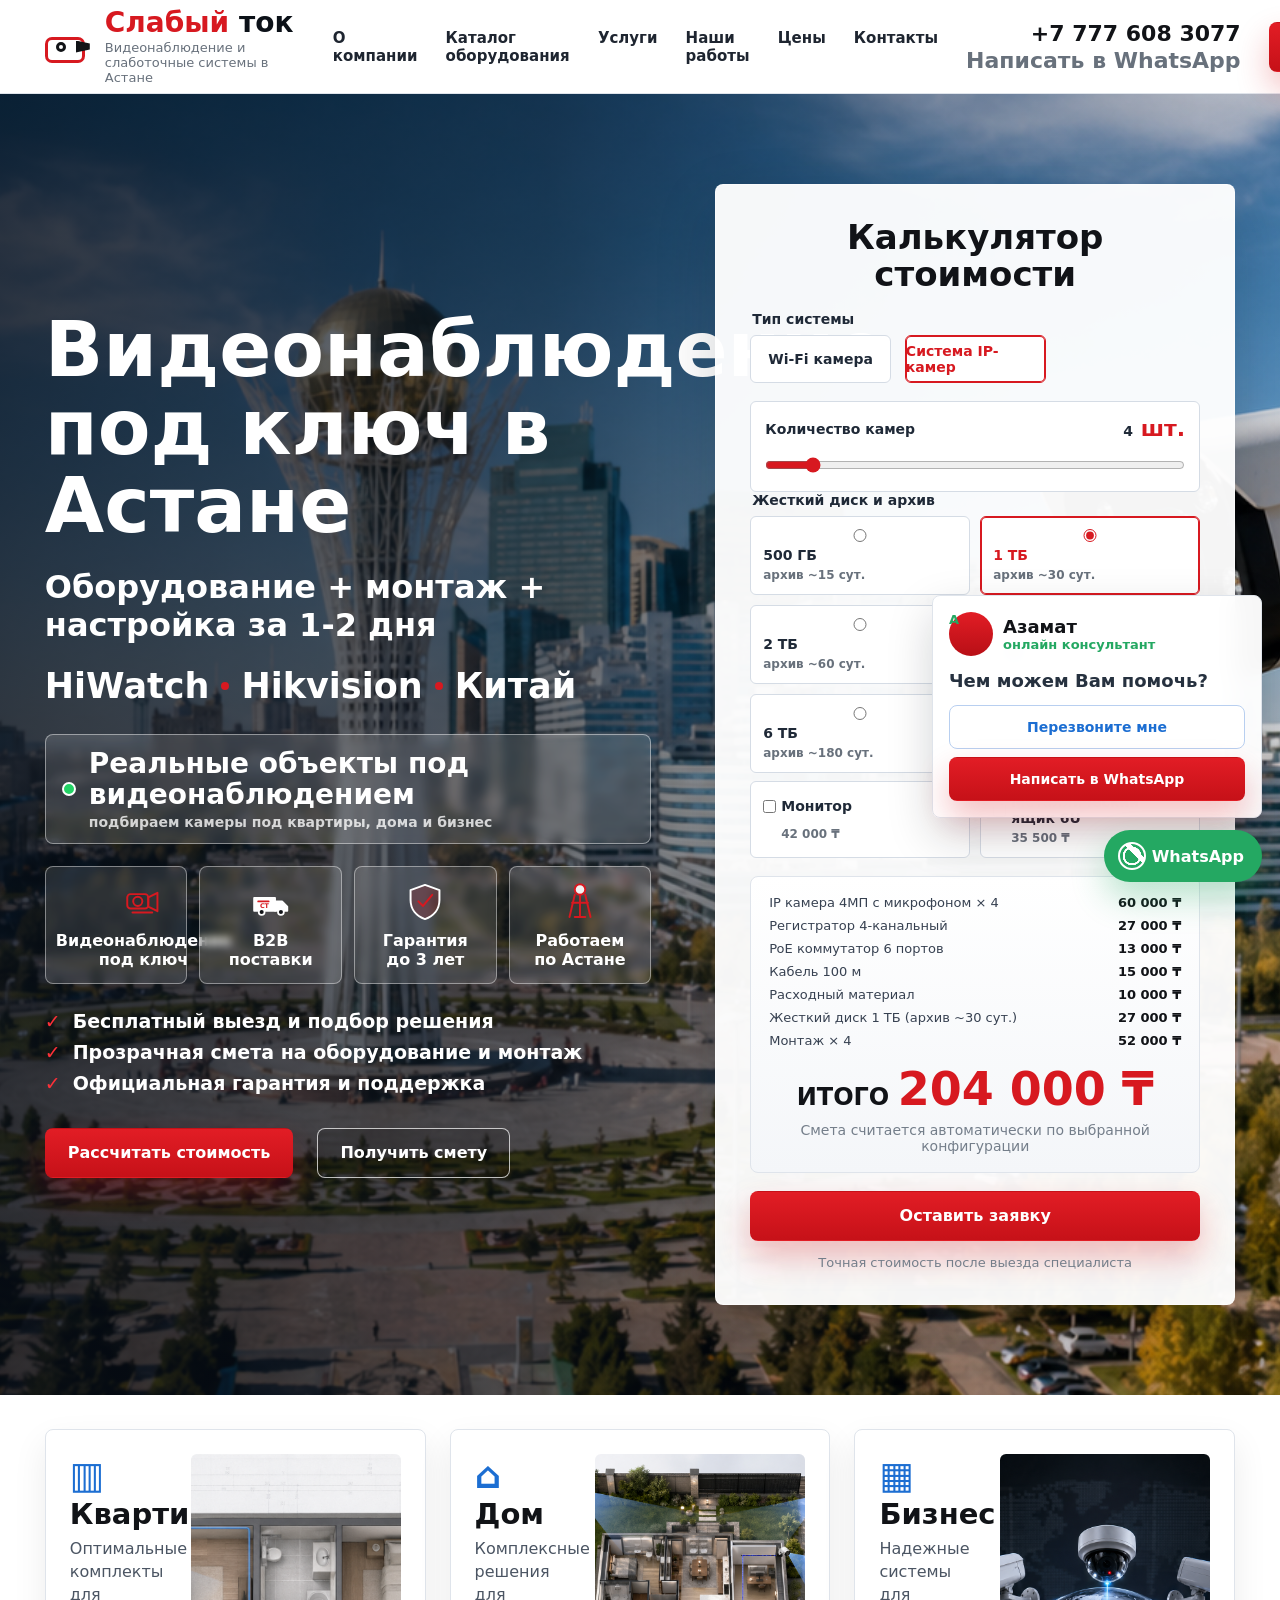
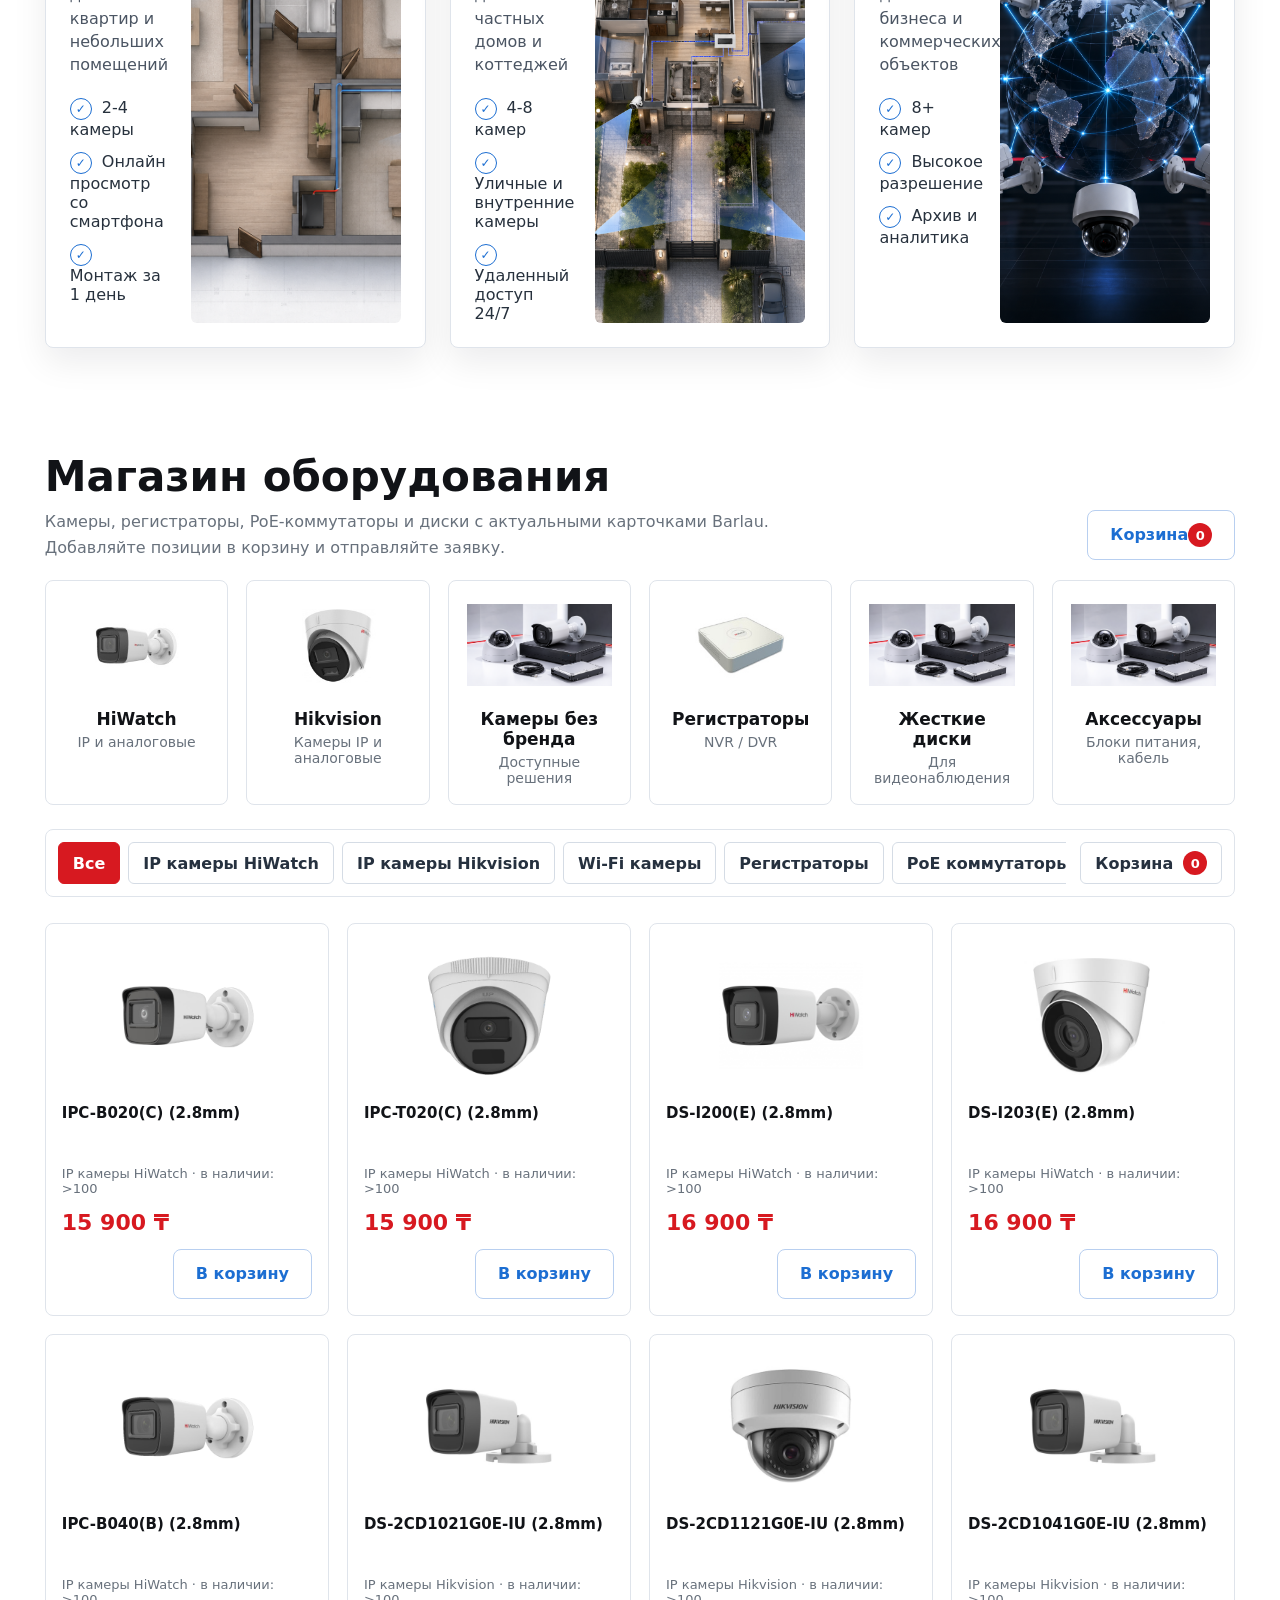
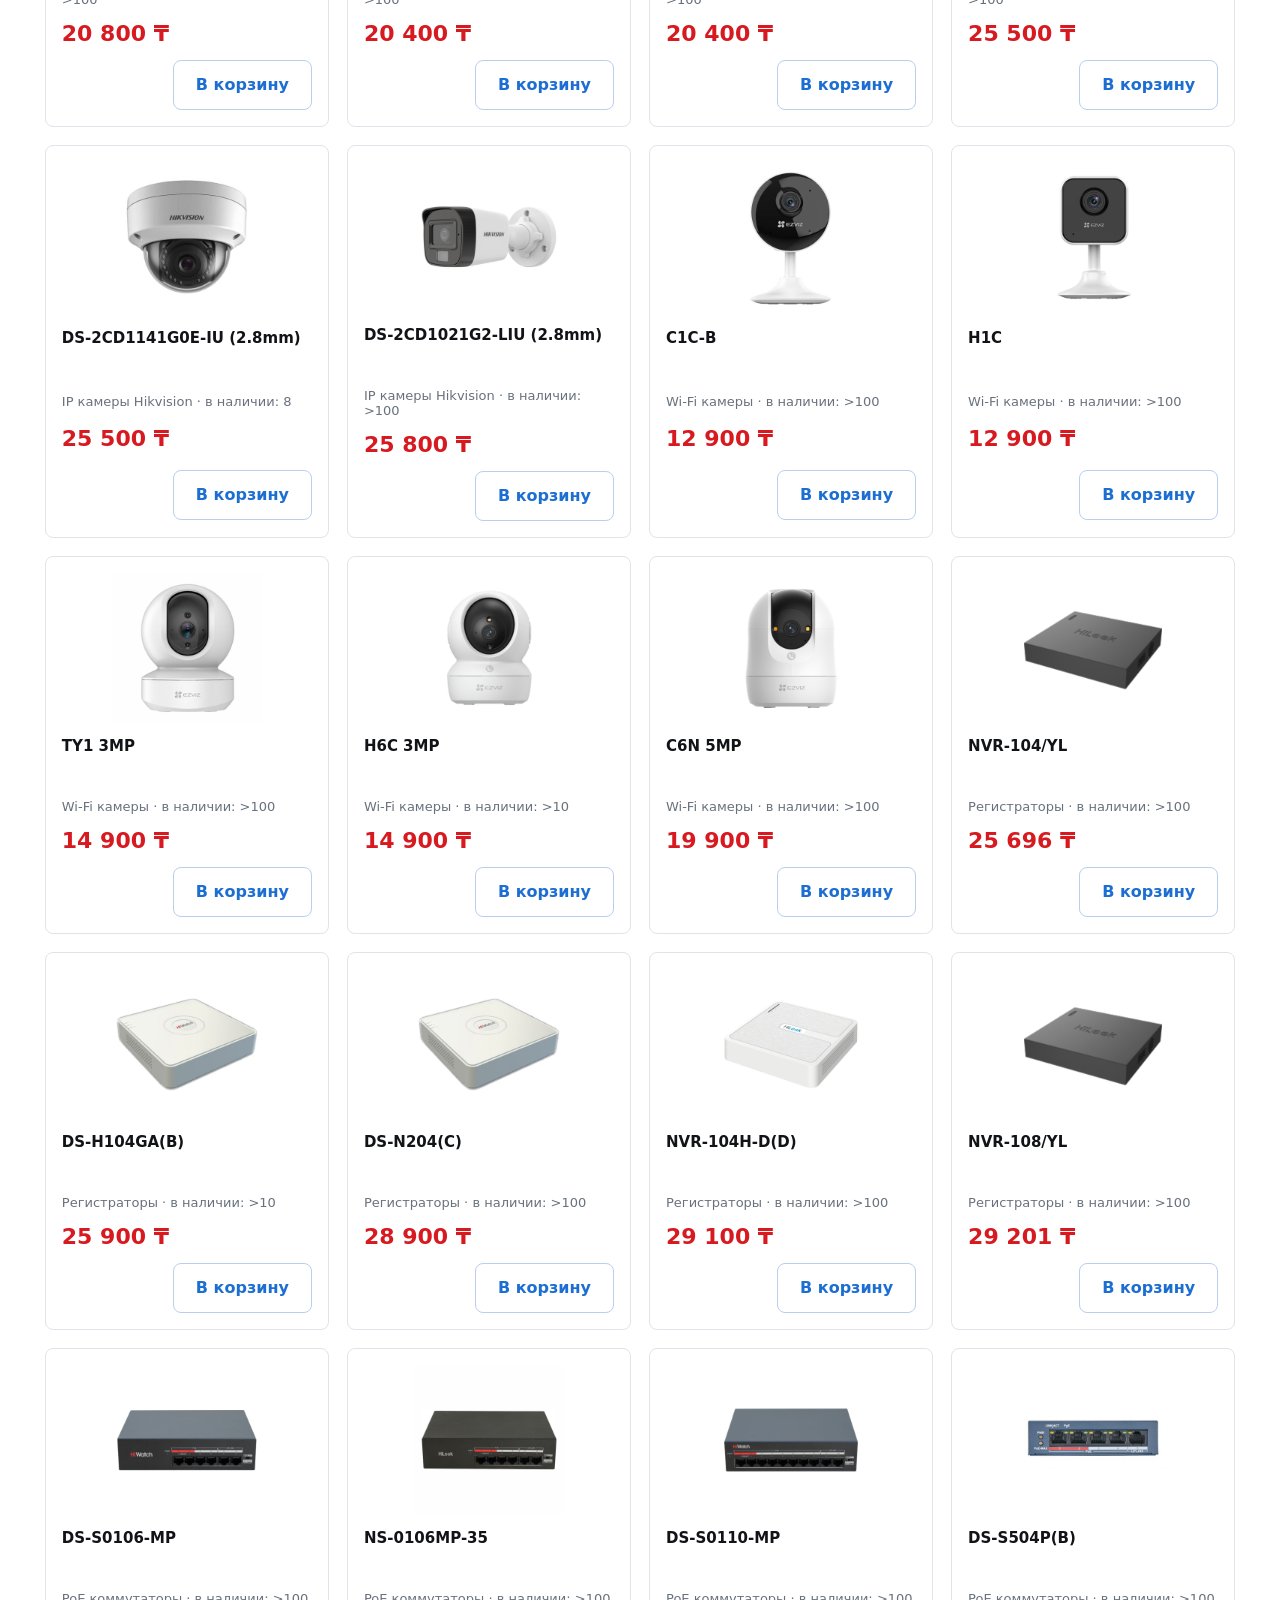
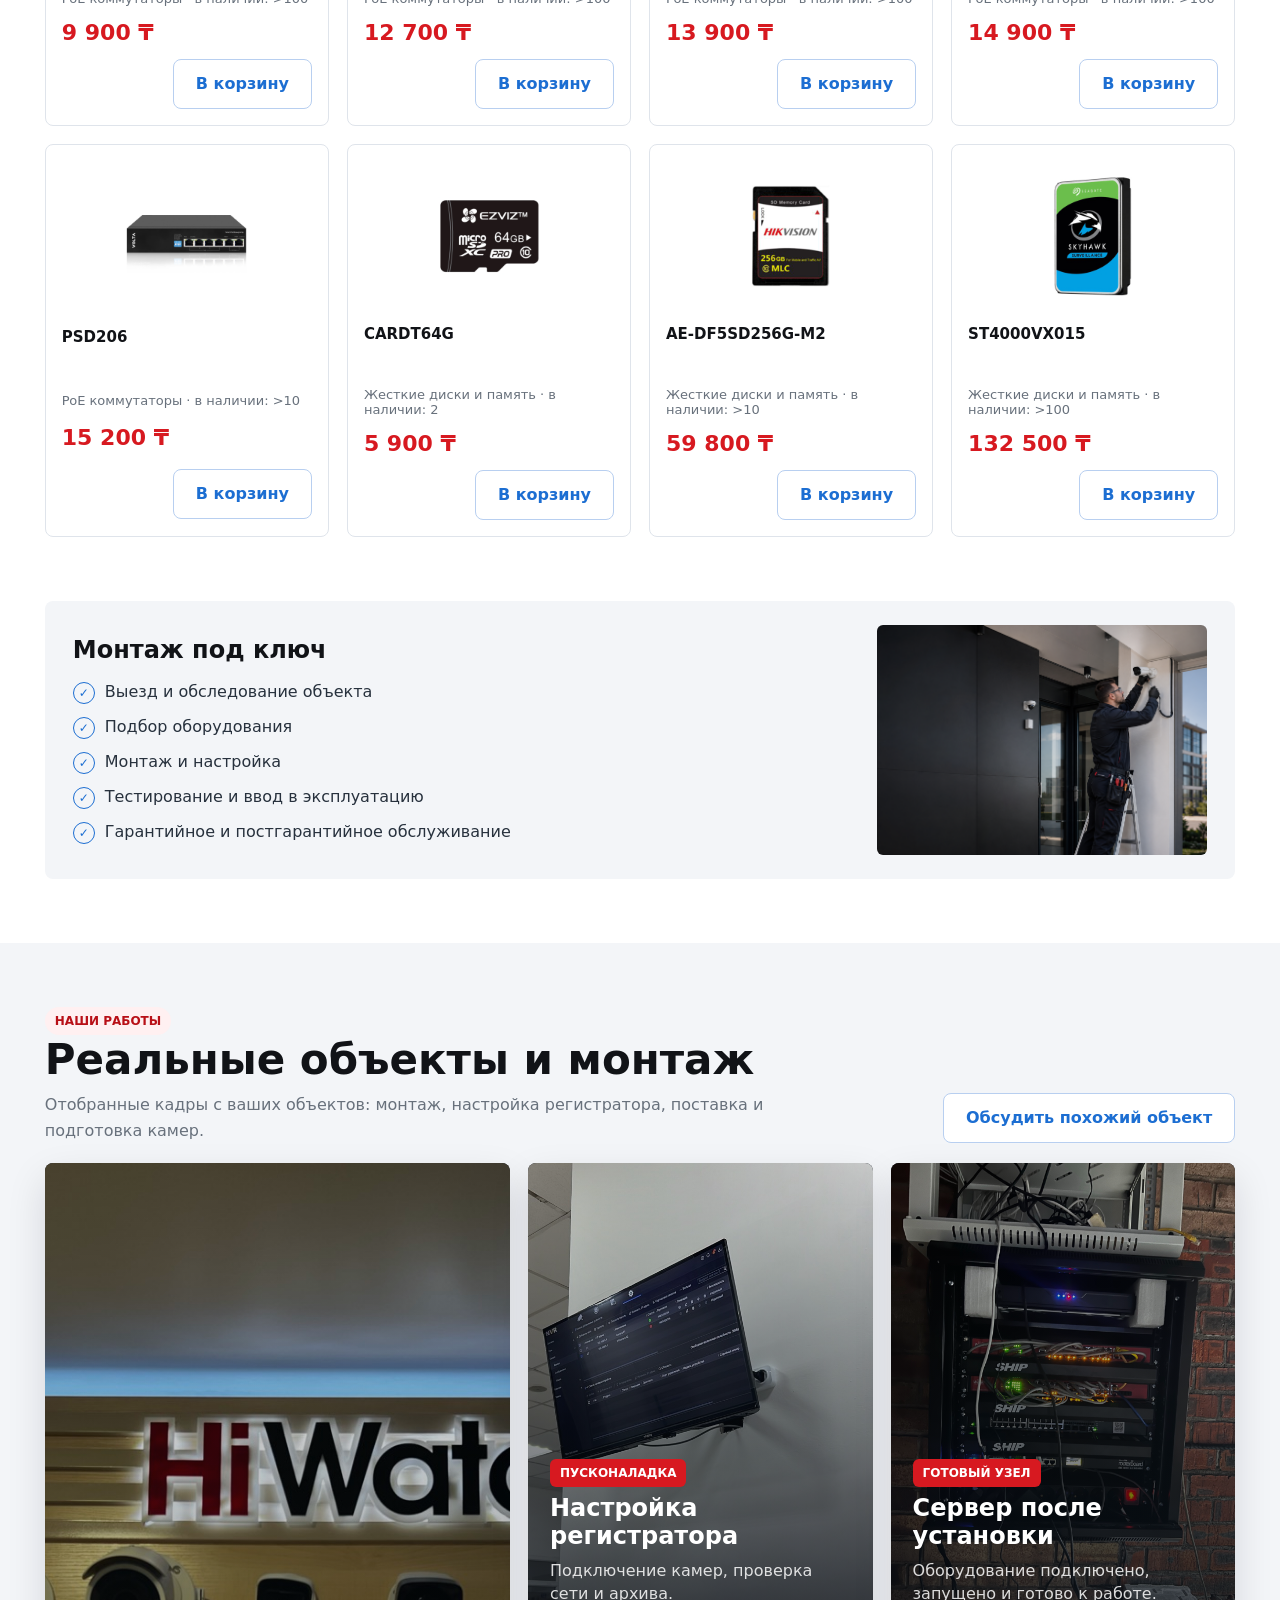
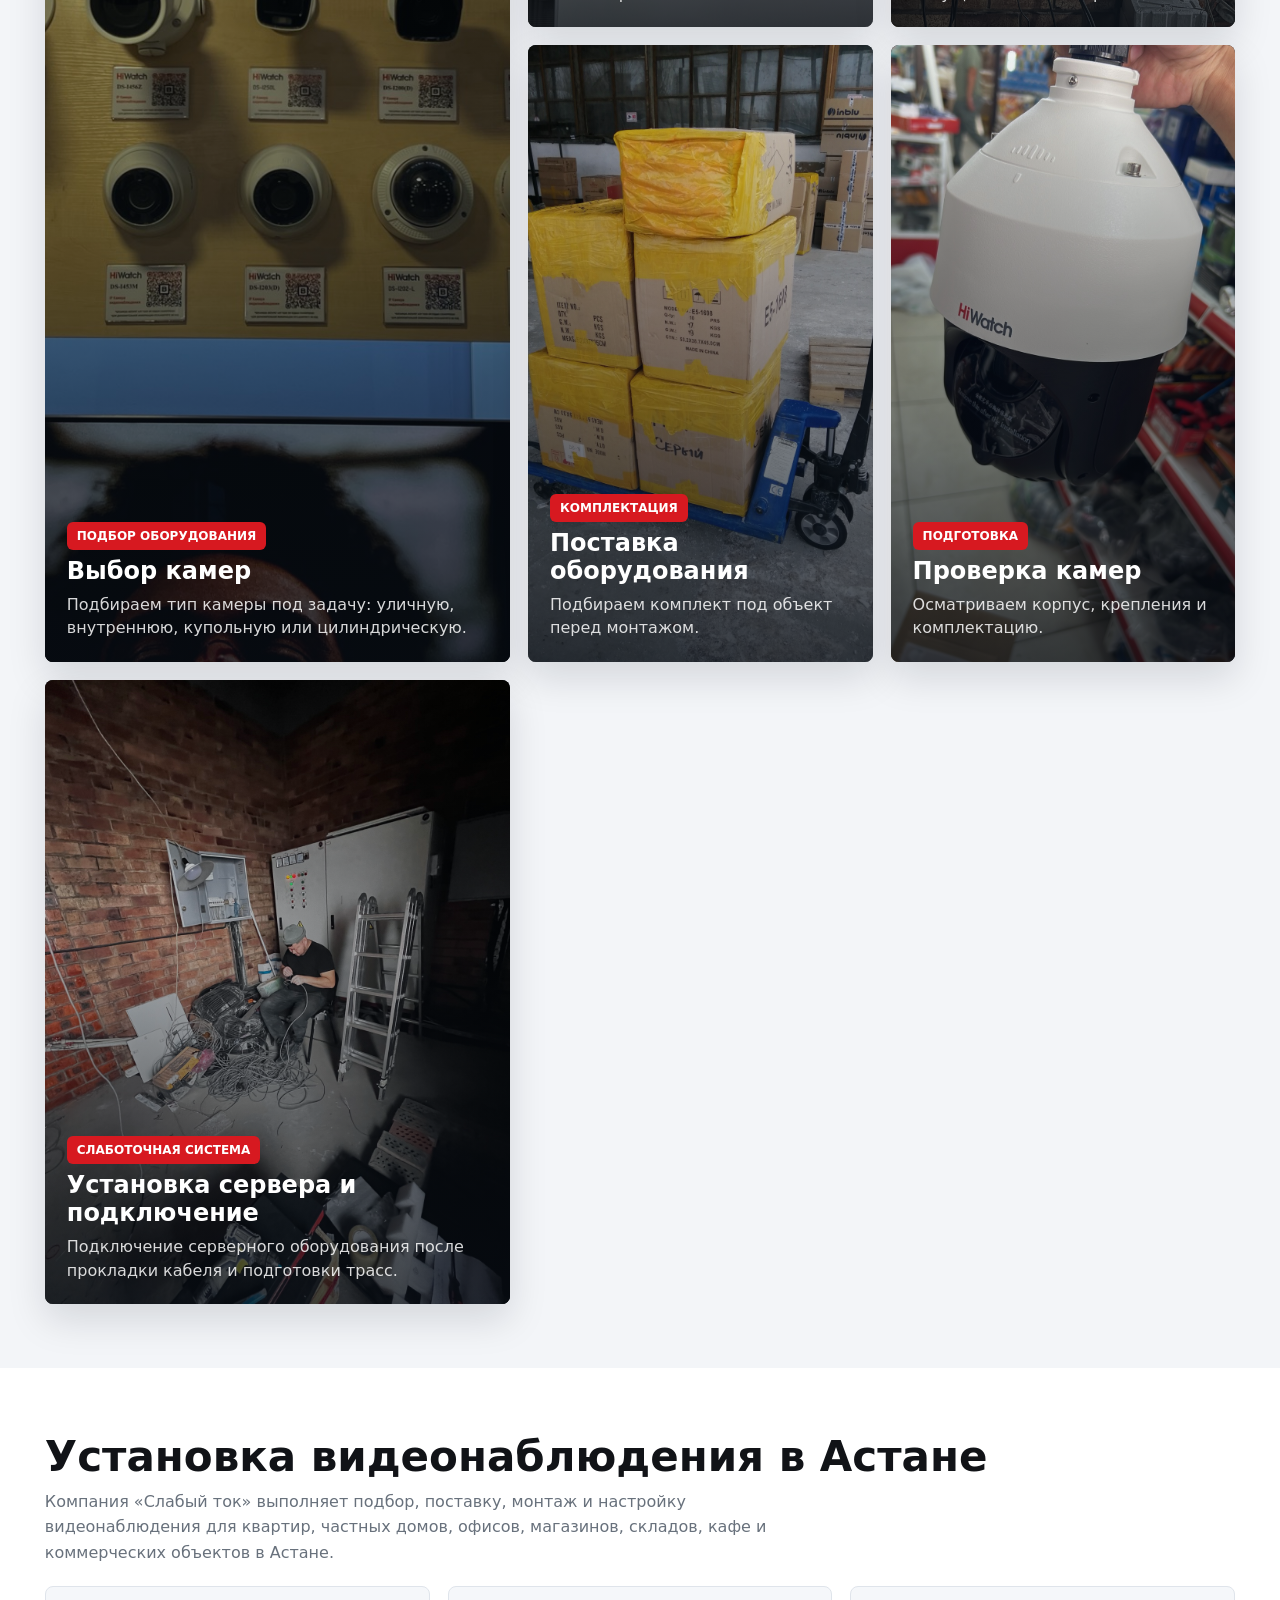
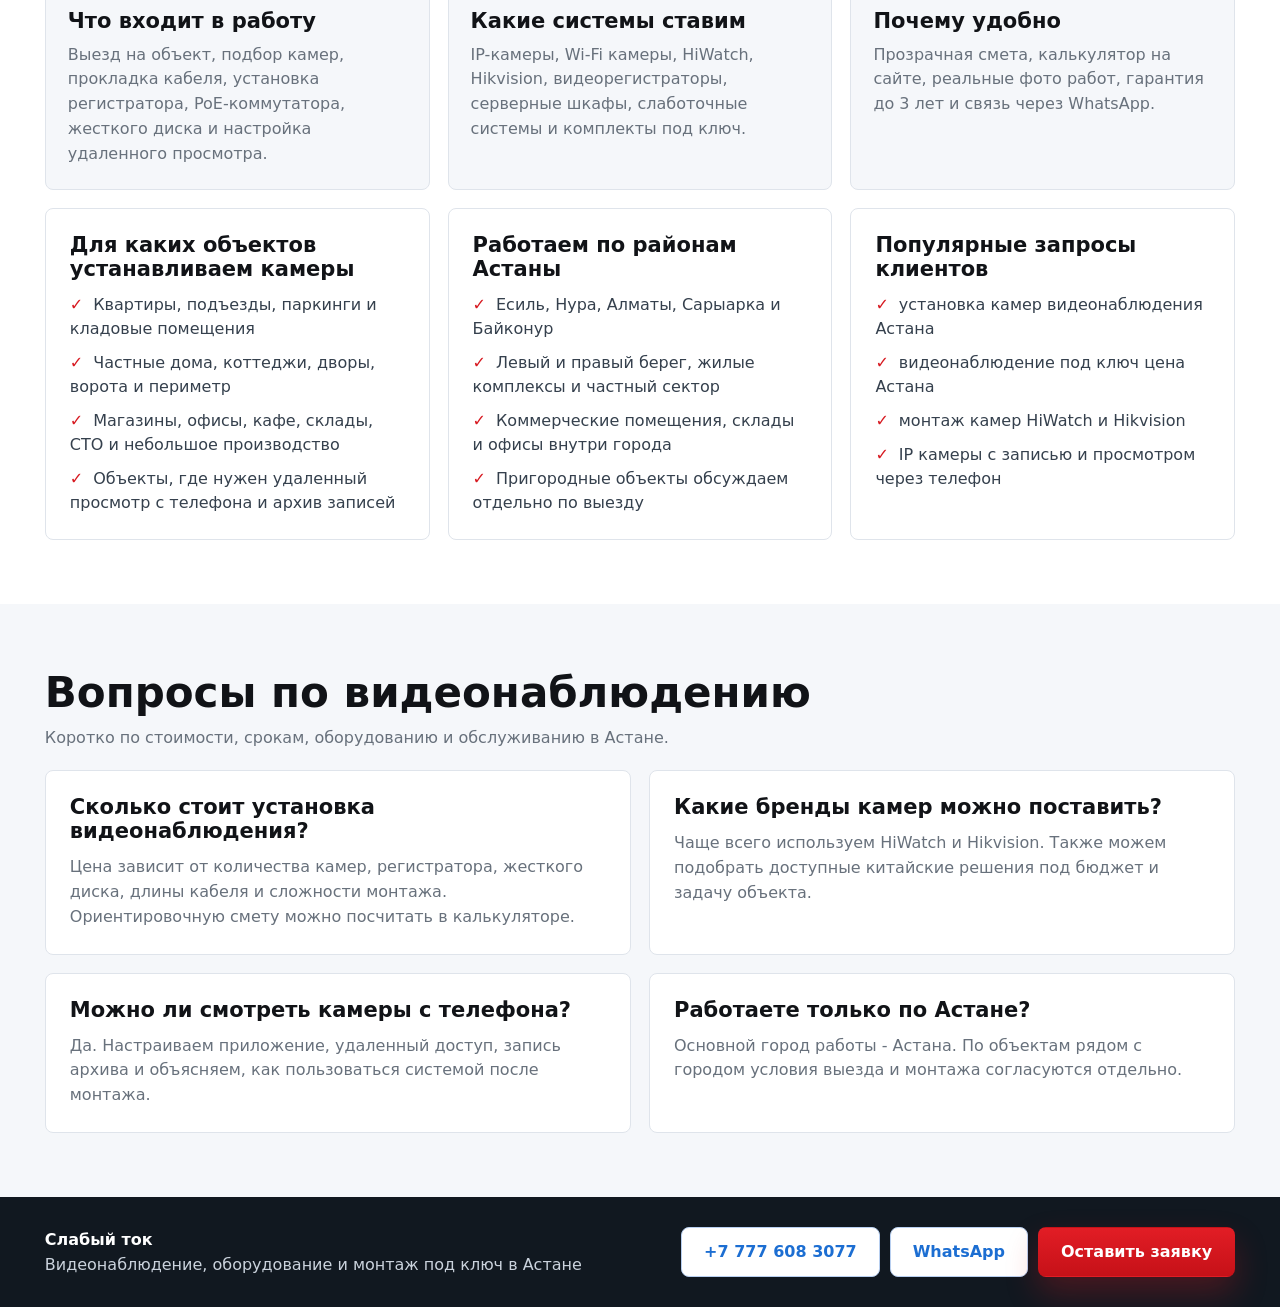
==== index.html @ 12dde276 "Update phone and WhatsApp to +7 777 608 3077" ====
<!doctype html>
<html lang="ru">
  <head>
    <meta charset="UTF-8" />
    <meta name="viewport" content="width=device-width, initial-scale=1.0" />
    <title>Установка видеонаблюдения в Астане под ключ | HiWatch, Hikvision</title>
    <meta
      name="description"
      content="Видеонаблюдение под ключ в Астане: подбор камер HiWatch и Hikvision, продажа оборудования, монтаж, настройка телефона и гарантия. Рассчитайте цену онлайн."
    />
    <meta name="geo.region" content="KZ-AST" />
    <meta name="geo.placename" content="Астана" />
    <meta name="geo.position" content="51.169388;71.416826" />
    <meta name="ICBM" content="51.169388, 71.416826" />
    <link rel="preconnect" href="https://fonts.googleapis.com" />
    <link rel="preconnect" href="https://fonts.gstatic.com" crossorigin />
    <link rel="dns-prefetch" href="https://www.googletagmanager.com" />
    <meta name="robots" content="index, follow, max-image-preview:large" />
    <meta name="theme-color" content="#d71920" />
    <link rel="canonical" href="https://video-astana.kz/" />
    <meta property="og:type" content="website" />
    <meta property="og:locale" content="ru_KZ" />
    <meta property="og:site_name" content="Слабый ток" />
    <meta property="og:title" content="Видеонаблюдение в Астане под ключ" />
    <meta property="og:description" content="Камеры, регистраторы, монтаж, настройка и гарантия. Рассчитайте стоимость видеонаблюдения для квартиры, дома или бизнеса." />
    <meta property="og:url" content="https://video-astana.kz/" />
    <meta property="og:image" content="https://video-astana.kz/assets/hero-astana-baiterek-camera.png" />
    <meta property="og:image:alt" content="Видеонаблюдение под ключ в Астане" />
    <meta name="twitter:card" content="summary_large_image" />
    <meta name="twitter:title" content="Установка видеонаблюдения в Астане под ключ" />
    <meta name="twitter:description" content="Камеры HiWatch и Hikvision, монтаж, настройка удаленного просмотра, гарантия и расчет цены онлайн." />
    <link rel="preload" as="image" href="./assets/hero-astana-baiterek-camera.png" />
    <!-- Google tag: GA4 Video Astana + Google Ads -->
    <script async src="https://www.googletagmanager.com/gtag/js?id=G-Z25G5227CP"></script>
    <script>
      window.dataLayer = window.dataLayer || [];
      function gtag(){dataLayer.push(arguments);}
      gtag('js', new Date());
      gtag('config', 'G-Z25G5227CP', {
        'send_page_view': true,
        'groups': 'video_astana'
      });
      gtag('config', 'AW-17847190636', {
        'groups': 'video_astana_ads'
      });

      // Track phone click conversion
      function trackPhoneClick(label = 'phone_click') {
        gtag('event', 'conversion', {
          'send_to': 'AW-17847190636/ATzxCLr8iagcEOyImr5C',
          'value': 50000.0,
          'currency': 'KZT'
        });
        gtag('event', 'phone_click', {
          'event_category': 'conversion',
          'event_label': label,
          'value': 50000,
          'currency': 'KZT',
          'business_unit': 'video_astana'
        });
      }
      // Track WhatsApp click conversion
      function trackWhatsAppClick(label) {
        gtag('event', 'conversion', {
          'send_to': 'AW-17847190636/eOOXCL38iagcEOyImr5C',
          'value': 50000.0,
          'currency': 'KZT'
        });
        gtag('event', 'whatsapp_click', {
          'event_category': 'conversion',
          'event_label': label,
          'value': 50000,
          'currency': 'KZT',
          'business_unit': 'video_astana'
        });
      }
      // Track form submission
      function trackFormSubmit(label = 'lead_form') {
        gtag('event', 'conversion', {
          'send_to': 'AW-17847190636/NtyUCITB8KccEOyImr5C',
          'value': 50000.0,
          'currency': 'KZT'
        });
        gtag('event', 'form_submit', {
          'event_category': 'conversion',
          'event_label': label,
          'value': 50000,
          'currency': 'KZT',
          'business_unit': 'video_astana'
        });
      }
      document.addEventListener('click', function(event) {
        var link = event.target.closest && event.target.closest('a[href^="tel:"]');
        if (!link) return;

        gtag('event', 'videoastana_phone_click', {
          link_url: link.href,
          transport_type: 'beacon'
        });
      }, true);
    </script>
    <!-- Yandex.Metrika counter -->
    <script type="text/javascript">
      (function(m,e,t,r,i,k,a){
          m[i]=m[i]||function(){(m[i].a=m[i].a||[]).push(arguments)};
          m[i].l=1*new Date();
          for (var j = 0; j < document.scripts.length; j++) {if (document.scripts[j].src === r) { return; }}
          k=e.createElement(t),a=e.getElementsByTagName(t)[0],k.async=1,k.src=r,a.parentNode.insertBefore(k,a)
      })(window, document,'script','https://mc.yandex.ru/metrika/tag.js?id=109138375', 'ym');

      ym(109138375, 'init', {ssr:true, webvisor:true, clickmap:true, ecommerce:"dataLayer", referrer: document.referrer, url: location.href, accurateTrackBounce:true, trackLinks:true});
    </script>
    <noscript><div><img src="https://mc.yandex.ru/watch/109138375" style="position:absolute; left:-9999px;" alt="" /></div></noscript>
    <!-- /Yandex.Metrika counter -->
    <script type="application/ld+json">
      {
        "@context": "https://schema.org",
        "@type": ["LocalBusiness", "HomeAndConstructionBusiness"],
        "@id": "https://video-astana.kz/#business",
        "name": "Слабый ток",
        "description": "Продажа, монтаж и настройка систем видеонаблюдения, камер HiWatch и Hikvision, регистраторов, PoE-коммутаторов и слаботочных систем в Астане.",
        "url": "https://video-astana.kz/",
        "image": "https://video-astana.kz/assets/hero-astana-baiterek-camera.png",
        "logo": "https://video-astana.kz/assets/site-preview.png",
        "telephone": "+77776083077",
        "priceRange": "₸₸",
        "address": {
          "@type": "PostalAddress",
          "addressLocality": "Астана",
          "addressCountry": "KZ"
        },
        "areaServed": {
          "@type": "City",
          "name": "Астана"
        },
        "openingHoursSpecification": {
          "@type": "OpeningHoursSpecification",
          "dayOfWeek": ["Monday", "Tuesday", "Wednesday", "Thursday", "Friday", "Saturday", "Sunday"],
          "opens": "09:00",
          "closes": "20:00"
        },
        "contactPoint": {
          "@type": "ContactPoint",
          "telephone": "+77776083077",
          "contactType": "sales",
          "areaServed": "KZ-AST",
          "availableLanguage": ["ru"]
        },
        "sameAs": ["https://wa.me/77776083077"],
        "makesOffer": [
          {
            "@type": "Offer",
            "itemOffered": {
              "@type": "Service",
              "name": "Установка видеонаблюдения под ключ в Астане",
              "description": "Подбор камер, монтаж, настройка регистратора и удаленного просмотра"
            },
            "priceSpecification": {
              "@type": "PriceSpecification",
              "priceCurrency": "KZT",
              "minPrice": "50000",
              "maxPrice": "2000000"
            }
          },
          {
            "@type": "Offer",
            "itemOffered": {
              "@type": "Service",
              "name": "Монтаж слаботочных систем",
              "description": "Прокладка кабеля, установка PoE-коммутаторов, серверных шкафов"
            }
          }
        ]
      }
    </script>
    <script type="application/ld+json">
      {
        "@context": "https://schema.org",
        "@type": "WebSite",
        "@id": "https://video-astana.kz/#website",
        "url": "https://video-astana.kz/",
        "name": "Слабый ток - видеонаблюдение в Астане",
        "inLanguage": "ru-KZ",
        "publisher": {
          "@id": "https://video-astana.kz/#business"
        }
      }
    </script>
    <script type="application/ld+json">
      {
        "@context": "https://schema.org",
        "@type": "Service",
        "@id": "https://video-astana.kz/#video-surveillance-service",
        "name": "Монтаж видеонаблюдения в Астане",
        "serviceType": "Установка видеонаблюдения под ключ",
        "provider": {
          "@id": "https://video-astana.kz/#business"
        },
        "areaServed": {
          "@type": "City",
          "name": "Астана"
        },
        "brand": [
          { "@type": "Brand", "name": "HiWatch" },
          { "@type": "Brand", "name": "Hikvision" }
        ],
        "hasOfferCatalog": {
          "@type": "OfferCatalog",
          "name": "Услуги видеонаблюдения",
          "itemListElement": [
            {
              "@type": "Offer",
              "itemOffered": {
                "@type": "Service",
                "name": "Видеонаблюдение для квартиры"
              }
            },
            {
              "@type": "Offer",
              "itemOffered": {
                "@type": "Service",
                "name": "Видеонаблюдение для частного дома"
              }
            },
            {
              "@type": "Offer",
              "itemOffered": {
                "@type": "Service",
                "name": "Видеонаблюдение для магазина, офиса и склада"
              }
            }
          ]
        }
      }
    </script>
    <script type="application/ld+json">
      {
        "@context": "https://schema.org",
        "@type": "FAQPage",
        "mainEntity": [
          {
            "@type": "Question",
            "name": "Сколько стоит установка видеонаблюдения в Астане?",
            "acceptedAnswer": {
              "@type": "Answer",
              "text": "Стоимость зависит от количества камер, типа объекта, регистратора, диска и монтажа. На сайте есть калькулятор, который считает ориентировочную смету. Комплект от 50 000 ₸."
            }
          },
          {
            "@type": "Question",
            "name": "За сколько дней устанавливается видеонаблюдение?",
            "acceptedAnswer": {
              "@type": "Answer",
              "text": "Типовые комплекты для квартиры, дома и небольшого бизнеса устанавливаются за 1-2 дня после согласования сметы."
            }
          },
          {
            "@type": "Question",
            "name": "Какие камеры вы устанавливаете?",
            "acceptedAnswer": {
              "@type": "Answer",
              "text": "Подбираем и устанавливаем IP и Wi-Fi камеры HiWatch, Hikvision, регистраторы, PoE-коммутаторы, жесткие диски и аксессуары."
            }
          },
          {
            "@type": "Question",
            "name": "Можно ли смотреть камеры с телефона?",
            "acceptedAnswer": {
              "@type": "Answer",
              "text": "Да, настраиваем удаленный просмотр через приложение Hik-Connect или iVMS-4500 на iOS и Android из любой точки мира."
            }
          },
          {
            "@type": "Question",
            "name": "Какая гарантия на видеонаблюдение?",
            "acceptedAnswer": {
              "@type": "Answer",
              "text": "Гарантия до 3 лет на оборудование и монтажные работы. Постгарантийное обслуживание и техподдержка."
            }
          },
          {
            "@type": "Question",
            "name": "Вы выезжаете на объект бесплатно?",
            "acceptedAnswer": {
              "@type": "Answer",
              "text": "Да, выезд специалиста по Астане бесплатный. Обследуем объект, подбираем оборудование и составляем смету на месте."
            }
          }
        ]
      }
    </script>
    <link rel="stylesheet" href="./styles.css" />
  </head>
  <body>
    <header class="site-header" id="top">
      <a class="brand" href="#top" aria-label="Слабый ток">
        <span class="brand-camera" aria-hidden="true">
          <span></span>
        </span>
        <span class="brand-copy">
          <span class="brand-title"><b>Слабый</b> ток</span>
          <span>Видеонаблюдение и слаботочные системы в Астане</span>
        </span>
      </a>

      <button class="menu-toggle" type="button" aria-label="Открыть меню" aria-expanded="false">
        <span></span>
        <span></span>
      </button>

      <nav class="site-nav" aria-label="Главное меню">
        <a href="#about">О компании</a>
        <a href="#catalog">Каталог оборудования</a>
        <a href="#services">Услуги</a>
        <a href="#works">Наши работы</a>
        <a href="#prices">Цены</a>
        <a href="#contacts">Контакты</a>
      </nav>

      <div class="header-contact">
        <a href="tel:+77776083077" onclick="trackPhoneClick('phone_header')">+7 777 608 3077</a>
        <span><a href="https://wa.me/77776083077" target="_blank" rel="noopener" onclick="trackWhatsAppClick('header')">Написать в WhatsApp</a></span>
      </div>

      <button class="btn primary header-cta" type="button" data-open-modal>Заказать звонок</button>
    </header>

    <main>
      <section class="hero" id="about" aria-labelledby="hero-title">
        <div class="hero-bg" aria-hidden="true"></div>
        <div class="hero-content">
          <div class="hero-copy">
            <h1 id="hero-title">Видеонаблюдение под ключ в Астане</h1>
            <p class="hero-lead">Оборудование + монтаж + настройка за 1-2 дня</p>
            <div class="brand-line">HiWatch <span></span> Hikvision <span></span> Китай</div>

            <div class="live-counter" aria-label="Установленные камеры">
              <span class="live-dot" aria-hidden="true"></span>
              <div>
                <strong>Реальные объекты под видеонаблюдением</strong>
                <small>подбираем камеры под квартиры, дома и бизнес</small>
              </div>
            </div>

            <div class="hero-badges" aria-label="Преимущества">
              <div>
                <span class="badge-icon icon-camera" aria-hidden="true">
                  <svg viewBox="0 0 64 64" role="img">
                    <rect x="8" y="20" width="32" height="22" rx="5"></rect>
                    <path d="M40 25l14-7v28l-14-7z"></path>
                    <circle cx="24" cy="31" r="7"></circle>
                    <path d="M16 48h30"></path>
                  </svg>
                </span>
                <strong>Видеонаблюдение<br />под ключ</strong>
              </div>
              <div>
                <span class="badge-icon icon-van" aria-hidden="true">
                  <svg viewBox="0 0 72 64" role="img">
                    <path d="M7 25h36v22H7z"></path>
                    <path d="M43 31h12l9 9v7H43z"></path>
                    <circle cx="20" cy="49" r="5"></circle>
                    <circle cx="53" cy="49" r="5"></circle>
                    <path d="M14 31h18"></path>
                    <text x="17" y="42">СТ</text>
                  </svg>
                </span>
                <strong>B2B поставки</strong>
              </div>
              <div>
                <span class="badge-icon icon-shield" aria-hidden="true">
                  <svg viewBox="0 0 64 64" role="img">
                    <path d="M32 6l22 8v15c0 14-8.8 24.4-22 29C18.8 53.4 10 43 10 29V14z"></path>
                    <path d="M22 31l7 7 14-17"></path>
                  </svg>
                </span>
                <strong>Гарантия<br />до 3 лет</strong>
              </div>
              <div>
                <span class="badge-icon icon-baiterek" aria-hidden="true">
                  <svg viewBox="0 0 64 64" role="img">
                    <circle cx="32" cy="13" r="8"></circle>
                    <path d="M32 21v34"></path>
                    <path d="M24 55h16"></path>
                    <path d="M20 33h24"></path>
                    <path d="M24 21l-8 34"></path>
                    <path d="M40 21l8 34"></path>
                  </svg>
                </span>
                <strong>Работаем<br />по Астане</strong>
              </div>
            </div>

            <ul class="hero-list">
              <li>Бесплатный выезд и подбор решения</li>
              <li>Прозрачная смета на оборудование и монтаж</li>
              <li>Официальная гарантия и поддержка</li>
            </ul>

            <div class="hero-actions">
              <a class="btn primary" href="#prices">Рассчитать стоимость</a>
              <button class="btn outline-light" type="button" data-open-modal>Получить смету</button>
            </div>
          </div>

          <form class="calculator hero-calculator" id="prices" aria-label="Калькулятор стоимости">
            <div class="calc-head">
              <h2>Калькулятор стоимости</h2>
            </div>

            <fieldset>
              <legend>Тип системы</legend>
              <div class="segments">
                <label><input type="radio" name="systemType" value="wifi" />Wi-Fi камера</label>
                <label><input type="radio" name="systemType" value="ip" checked />Система IP-камер</label>
              </div>
            </fieldset>

            <fieldset class="calc-branch" data-branch="wifi" hidden>
              <legend>Камера</legend>
              <div class="segments">
                <label><input type="radio" name="wifiType" value="outdoor" checked />Уличная</label>
                <label><input type="radio" name="wifiType" value="indoor" />Внутренняя</label>
              </div>
            </fieldset>

            <div class="calc-branch" data-branch="ip">
              <div class="range-row">
                <div>
                  <span>Количество камер</span>
                  <strong><span id="cameraCountLabel">4</span> шт.</strong>
                </div>
                <input id="cameras" type="range" min="1" max="32" value="4" />
              </div>

              <fieldset>
                <legend>Жесткий диск и архив</legend>
                <div class="hdd-grid" id="hddOptions">
                  <label><input type="radio" name="hdd" value="500gb" />500 ГБ <span data-hdd-days="500gb"></span></label>
                  <label><input type="radio" name="hdd" value="1tb" checked />1 ТБ <span data-hdd-days="1tb"></span></label>
                  <label><input type="radio" name="hdd" value="2tb" />2 ТБ <span data-hdd-days="2tb"></span></label>
                  <label><input type="radio" name="hdd" value="4tb" />4 ТБ <span data-hdd-days="4tb"></span></label>
                  <label><input type="radio" name="hdd" value="6tb" />6 ТБ <span data-hdd-days="6tb"></span></label>
                  <label><input type="radio" name="hdd" value="8tb" />8 ТБ <span data-hdd-days="8tb"></span></label>
                </div>
              </fieldset>

              <div class="toggle-grid">
                <label><input type="checkbox" id="monitorOption" />Монитор <span>42 000 ₸</span></label>
                <label><input type="checkbox" id="boxOption" />Металлический ящик 6U <span>35 500 ₸</span></label>
              </div>
            </div>

            <div class="total-box">
              <div class="estimate-list" id="estimateList" aria-live="polite"></div>
              <span>ИТОГО <strong id="calcTotal">0 ₸</strong></span>
              <small>Смета считается автоматически по выбранной конфигурации</small>
            </div>

            <a class="btn primary full" id="calcRequestLink" href="https://wa.me/77776083077" target="_blank" rel="noopener">Оставить заявку</a>
            <p class="calc-note">Точная стоимость после выезда специалиста</p>
          </form>
        </div>
      </section>

      <section class="object-cards" aria-label="Типы объектов">
        <article class="object-card" data-object-card="flat">
          <div class="object-copy">
            <span class="object-icon">▥</span>
            <h2>Квартира</h2>
            <p>Оптимальные комплекты для квартир и небольших помещений</p>
            <ul>
              <li>2-4 камеры</li>
              <li>Онлайн просмотр со смартфона</li>
              <li>Монтаж за 1 день</li>
            </ul>
          </div>
          <img src="./assets/apartment-camera-plan.png" alt="Схема квартиры с камерами видеонаблюдения по углам" />
        </article>

        <article class="object-card" data-object-card="house">
          <div class="object-copy">
            <span class="object-icon">⌂</span>
            <h2>Дом</h2>
            <p>Комплексные решения для частных домов и коттеджей</p>
            <ul>
              <li>4-8 камер</li>
              <li>Уличные и внутренние камеры</li>
              <li>Удаленный доступ 24/7</li>
            </ul>
          </div>
          <img src="./assets/house-camera-plan.png" alt="Схема дома с гаражом и зонами охвата камер" />
        </article>

        <article class="object-card" data-object-card="business">
          <div class="object-copy">
            <span class="object-icon">▦</span>
            <h2>Бизнес</h2>
            <p>Надежные системы для бизнеса и коммерческих объектов</p>
            <ul>
              <li>8+ камер</li>
              <li>Высокое разрешение</li>
              <li>Архив и аналитика</li>
            </ul>
          </div>
          <img src="./assets/business-global-coverage.png" alt="Глобальная схема видеонаблюдения для бизнеса" />
        </article>
      </section>

      <section class="section catalog-section" id="catalog">
        <div class="section-head split">
          <div>
            <h2>Магазин оборудования</h2>
            <p>Камеры, регистраторы, PoE-коммутаторы и диски с актуальными карточками Barlau. Добавляйте позиции в корзину и отправляйте заявку.</p>
          </div>
          <button class="btn secondary" type="button" data-cart-open>Корзина <span id="cartCountInline">0</span></button>
        </div>

        <div class="category-grid">
          <article>
            <img src="./assets/barlau/11108-hiwatch-ipc-b040-b-2-8mm-ip-камера-цилиндрическая.jpeg" alt="HiWatch камера" />
            <h3>HiWatch</h3>
            <p>IP и аналоговые</p>
          </article>
          <article>
            <img src="./assets/barlau/9996-hiwatch-ds-i853m-2-8mm-ip-камера-купольная.jpeg" alt="Hikvision камера" />
            <h3>Hikvision</h3>
            <p>Камеры IP и аналоговые</p>
          </article>
          <article>
            <img src="./assets/cctv-products.png" alt="Камеры без бренда" />
            <h3>Камеры без бренда</h3>
            <p>Доступные решения</p>
          </article>
          <article>
            <img src="./assets/barlau/11129-hiwatch-ds-h216qa-c-tvi-видеорегистратор.jpeg" alt="Видеорегистратор" />
            <h3>Регистраторы</h3>
            <p>NVR / DVR</p>
          </article>
          <article>
            <img src="./assets/cctv-products.png" alt="Жесткий диск" />
            <h3>Жесткие диски</h3>
            <p>Для видеонаблюдения</p>
          </article>
          <article>
            <img src="./assets/cctv-products.png" alt="Аксессуары" />
            <h3>Аксессуары</h3>
            <p>Блоки питания, кабель</p>
          </article>
        </div>
        <div class="shop-toolbar">
          <div class="shop-tabs" id="shopTabs" aria-label="Категории магазина"></div>
          <button class="cart-open-btn" type="button" data-cart-open>
            <span>Корзина</span>
            <strong id="cartCount">0</strong>
          </button>
        </div>
        <div class="barlau-grid" id="barlauGrid" aria-label="Товары Barlau"></div>
      </section>

      <section class="section service-strip" id="services">
        <div class="turnkey-card">
          <div>
            <h2>Монтаж под ключ</h2>
            <ul>
              <li>Выезд и обследование объекта</li>
              <li>Подбор оборудования</li>
              <li>Монтаж и настройка</li>
              <li>Тестирование и ввод в эксплуатацию</li>
              <li>Гарантийное и постгарантийное обслуживание</li>
            </ul>
          </div>
          <img src="./assets/hero-installation.png" alt="Монтаж видеонаблюдения под ключ" />
        </div>
      </section>

      <section class="section works-section" id="works">
        <div class="section-head split">
          <div>
            <span class="section-kicker">Наши работы</span>
            <h2>Реальные объекты и монтаж</h2>
            <p>Отобранные кадры с ваших объектов: монтаж, настройка регистратора, поставка и подготовка камер.</p>
          </div>
          <button class="btn secondary" type="button" data-open-modal>Обсудить похожий объект</button>
        </div>

        <div class="works-grid">
          <article class="work-card work-card-large">
            <img src="./assets/works/camera-selection.jpg" alt="Выбор камер HiWatch для системы видеонаблюдения" />
            <div class="work-card-body">
              <span class="work-meta">Подбор оборудования</span>
              <h3>Выбор камер</h3>
              <p>Подбираем тип камеры под задачу: уличную, внутреннюю, купольную или цилиндрическую.</p>
            </div>
          </article>

          <article class="work-card">
            <img src="./assets/works/nvr-setup.jpg" alt="Настройка регистратора видеонаблюдения" />
            <div class="work-card-body">
              <span class="work-meta">Пусконаладка</span>
              <h3>Настройка регистратора</h3>
              <p>Подключение камер, проверка сети и архива.</p>
            </div>
          </article>

          <article class="work-card">
            <img src="./assets/works/server-after-install.jpg" alt="Серверный шкаф после установки и подключения" />
            <div class="work-card-body">
              <span class="work-meta">Готовый узел</span>
              <h3>Сервер после установки</h3>
              <p>Оборудование подключено, запущено и готово к работе.</p>
            </div>
          </article>

          <article class="work-card">
            <img src="./assets/works/equipment-delivery.jpg" alt="Поставка оборудования для видеонаблюдения" />
            <div class="work-card-body">
              <span class="work-meta">Комплектация</span>
              <h3>Поставка оборудования</h3>
              <p>Подбираем комплект под объект перед монтажом.</p>
            </div>
          </article>

          <article class="work-card">
            <img src="./assets/works/camera-prep.jpg" alt="Подготовка камеры HiWatch к монтажу" />
            <div class="work-card-body">
              <span class="work-meta">Подготовка</span>
              <h3>Проверка камер</h3>
              <p>Осматриваем корпус, крепления и комплектацию.</p>
            </div>
          </article>

          <article class="work-card">
            <img src="./assets/works/low-voltage-server.jpg" alt="Монтаж слаботочной системы и подключение серверного оборудования" />
            <div class="work-card-body">
              <span class="work-meta">Слаботочная система</span>
              <h3>Установка сервера и подключение</h3>
              <p>Подключение серверного оборудования после прокладки кабеля и подготовки трасс.</p>
            </div>
          </article>
        </div>
      </section>

      <section class="section seo-section" aria-labelledby="seo-title">
        <div class="section-head">
          <h2 id="seo-title">Установка видеонаблюдения в Астане</h2>
          <p>
            Компания «Слабый ток» выполняет подбор, поставку, монтаж и настройку видеонаблюдения для квартир,
            частных домов, офисов, магазинов, складов, кафе и коммерческих объектов в Астане.
          </p>
        </div>
        <div class="seo-grid">
          <article>
            <h3>Что входит в работу</h3>
            <p>Выезд на объект, подбор камер, прокладка кабеля, установка регистратора, PoE-коммутатора, жесткого диска и настройка удаленного просмотра.</p>
          </article>
          <article>
            <h3>Какие системы ставим</h3>
            <p>IP-камеры, Wi-Fi камеры, HiWatch, Hikvision, видеорегистраторы, серверные шкафы, слаботочные системы и комплекты под ключ.</p>
          </article>
          <article>
            <h3>Почему удобно</h3>
            <p>Прозрачная смета, калькулятор на сайте, реальные фото работ, гарантия до 3 лет и связь через WhatsApp.</p>
          </article>
        </div>
        <div class="seo-detail-grid">
          <article class="seo-detail-card">
            <h3>Для каких объектов устанавливаем камеры</h3>
            <ul>
              <li>Квартиры, подъезды, паркинги и кладовые помещения</li>
              <li>Частные дома, коттеджи, дворы, ворота и периметр</li>
              <li>Магазины, офисы, кафе, склады, СТО и небольшое производство</li>
              <li>Объекты, где нужен удаленный просмотр с телефона и архив записей</li>
            </ul>
          </article>
          <article class="seo-detail-card">
            <h3>Работаем по районам Астаны</h3>
            <ul>
              <li>Есиль, Нура, Алматы, Сарыарка и Байконур</li>
              <li>Левый и правый берег, жилые комплексы и частный сектор</li>
              <li>Коммерческие помещения, склады и офисы внутри города</li>
              <li>Пригородные объекты обсуждаем отдельно по выезду</li>
            </ul>
          </article>
          <article class="seo-detail-card">
            <h3>Популярные запросы клиентов</h3>
            <ul>
              <li>установка камер видеонаблюдения Астана</li>
              <li>видеонаблюдение под ключ цена Астана</li>
              <li>монтаж камер HiWatch и Hikvision</li>
              <li>IP камеры с записью и просмотром через телефон</li>
            </ul>
          </article>
        </div>
      </section>

      <section class="section faq-section" aria-labelledby="faq-title">
        <div class="section-head">
          <h2 id="faq-title">Вопросы по видеонаблюдению</h2>
          <p>Коротко по стоимости, срокам, оборудованию и обслуживанию в Астане.</p>
        </div>
        <div class="faq-grid">
          <article>
            <h3>Сколько стоит установка видеонаблюдения?</h3>
            <p>Цена зависит от количества камер, регистратора, жесткого диска, длины кабеля и сложности монтажа. Ориентировочную смету можно посчитать в калькуляторе.</p>
          </article>
          <article>
            <h3>Какие бренды камер можно поставить?</h3>
            <p>Чаще всего используем HiWatch и Hikvision. Также можем подобрать доступные китайские решения под бюджет и задачу объекта.</p>
          </article>
          <article>
            <h3>Можно ли смотреть камеры с телефона?</h3>
            <p>Да. Настраиваем приложение, удаленный доступ, запись архива и объясняем, как пользоваться системой после монтажа.</p>
          </article>
          <article>
            <h3>Работаете только по Астане?</h3>
            <p>Основной город работы - Астана. По объектам рядом с городом условия выезда и монтажа согласуются отдельно.</p>
          </article>
        </div>
      </section>
    </main>

    <footer class="site-footer" id="contacts">
      <div>
        <strong>Слабый ток</strong>
        <span>Видеонаблюдение, оборудование и монтаж под ключ в Астане</span>
      </div>
      <div class="footer-actions">
        <a class="btn secondary" href="tel:+77776083077" onclick="trackPhoneClick('phone_footer')">+7 777 608 3077</a>
        <a class="btn secondary" href="https://wa.me/77776083077" target="_blank" rel="noopener" onclick="trackWhatsAppClick('footer')">WhatsApp</a>
        <button class="btn primary" type="button" data-open-modal>Оставить заявку</button>
      </div>
    </footer>

    <dialog class="lead-modal" id="leadModal">
      <form class="lead-form" id="leadForm" action="#">
        <button class="modal-close" type="button" data-close-modal aria-label="Закрыть">×</button>
        <span class="section-kicker">Заявка</span>
        <h2>Получить смету</h2>
        <p id="modalSummary">Заполните контакты, расчет подтянется из калькулятора.</p>
        <label>
          Имя
          <input id="leadName" name="Имя" type="text" placeholder="Ваше имя" />
        </label>
        <label>
          Телефон
          <input id="leadPhone" name="Телефон" type="tel" placeholder="8 ___ ___ __ __" />
        </label>
        <label>
          Комментарий
          <textarea id="leadComment" name="Комментарий" rows="3" placeholder="Адрес, объект, пожелания"></textarea>
        </label>
        <button class="btn primary full" value="default">Отправить заявку</button>
      </form>
    </dialog>

    <dialog class="cart-modal" id="cartModal">
      <form method="dialog" class="cart-panel">
        <button class="modal-close" value="cancel" aria-label="Закрыть">×</button>
        <span class="section-kicker">Корзина</span>
        <h2>Ваш заказ</h2>
        <div class="cart-items" id="cartItems"></div>
        <div class="cart-empty" id="cartEmpty">Корзина пока пустая</div>
        <div class="cart-total">
          <span>Итого</span>
          <strong id="cartTotal">0 ₸</strong>
        </div>
        <a class="btn primary full" id="cartCheckout" href="https://wa.me/77776083077" target="_blank" rel="noopener">Оставить заявку</a>
        <button class="btn secondary full" type="button" disabled>Оплата онлайн скоро</button>
      </form>
    </dialog>

    <aside class="consultant-widget" aria-label="Онлайн консультант">
      <div class="consultant-card">
        <div class="consultant-head">
          <span class="consultant-avatar">А</span>
          <div>
            <strong>Азамат</strong>
            <span>онлайн консультант</span>
          </div>
        </div>
        <p>Чем можем Вам помочь?</p>
        <div class="consultant-actions">
          <button class="btn secondary" type="button" data-open-modal>Перезвоните мне</button>
          <a class="btn primary" href="https://wa.me/77776083077" target="_blank" rel="noopener" onclick="trackWhatsAppClick('consultant')">Написать в WhatsApp</a>
        </div>
      </div>
      <a class="whatsapp-float" href="https://wa.me/77776083077" target="_blank" rel="noopener" aria-label="Написать в WhatsApp" onclick="trackWhatsAppClick('floating_button')">
        <span>WhatsApp</span>
      </a>
    </aside>

    <script src="./barlau-products.js"></script>
    <script src="./script.js"></script>
  </body>
</html>
---- styles.css ----
:root {
  --bg: #f5f7fa;
  --surface: #ffffff;
  --ink: #111317;
  --muted: #68717c;
  --line: #dfe4eb;
  --red: #d71920;
  --red-dark: #b80f16;
  --blue: #1c6ed2;
  --dark: #111820;
  --radius: 8px;
  --shadow: 0 22px 60px rgba(10, 18, 30, 0.18);
}

* {
  box-sizing: border-box;
}

html {
  scroll-behavior: smooth;
}

body {
  margin: 0;
  color: var(--ink);
  background: var(--bg);
  font-family: Inter, ui-sans-serif, system-ui, -apple-system, BlinkMacSystemFont, "Segoe UI", sans-serif;
}

body.menu-open,
body.modal-open {
  overflow: hidden;
}

a {
  color: inherit;
  text-decoration: none;
}

button,
input,
select,
textarea {
  font: inherit;
}

button {
  cursor: pointer;
}

.site-header {
  position: sticky;
  top: 0;
  z-index: 30;
  display: grid;
  grid-template-columns: auto 1fr auto auto;
  align-items: center;
  gap: 28px;
  min-height: 94px;
  padding: 0 clamp(18px, 3.5vw, 58px);
  background: rgba(255, 255, 255, 0.96);
  border-bottom: 1px solid var(--line);
  backdrop-filter: blur(14px);
}

.brand {
  display: flex;
  align-items: center;
  gap: 12px;
  min-width: 260px;
}

.brand-camera {
  position: relative;
  display: block;
  flex: 0 0 auto;
  width: 48px;
  height: 38px;
}

.brand-camera::before {
  position: absolute;
  content: "";
  left: 0;
  top: 9px;
  width: 34px;
  height: 20px;
  border: 3px solid var(--red);
  border-radius: 7px;
  background: #fff;
}

.brand-camera::after {
  position: absolute;
  content: "";
  left: 31px;
  top: 13px;
  width: 14px;
  height: 12px;
  clip-path: polygon(0 0, 100% 24%, 100% 76%, 0 100%);
  background: #111317;
}

.brand-camera span {
  position: absolute;
  left: 11px;
  top: 14px;
  width: 10px;
  height: 10px;
  border: 3px solid #111317;
  border-radius: 50%;
  background: #fff;
}

.brand-copy {
  display: grid;
  gap: 3px;
}

.brand-title {
  color: #0c1118;
  font-size: 28px;
  font-weight: 900;
  line-height: 1;
}

.brand-title b {
  color: var(--red);
}

.brand-copy > span:last-child,
.header-contact span {
  color: var(--muted);
  font-size: 13px;
}

.site-nav {
  display: flex;
  justify-content: center;
  gap: clamp(16px, 2.2vw, 30px);
  color: #1e2530;
  font-size: 15px;
  font-weight: 700;
}

.site-nav a:hover {
  color: var(--red);
}

.header-contact {
  display: grid;
  gap: 2px;
  text-align: right;
  white-space: nowrap;
}

.header-contact a {
  font-size: 22px;
  font-weight: 900;
}

.menu-toggle {
  display: none;
  width: 44px;
  height: 44px;
  padding: 0;
  border: 1px solid var(--line);
  border-radius: var(--radius);
  background: #fff;
}

.menu-toggle span {
  display: block;
  width: 20px;
  height: 2px;
  margin: 5px auto;
  background: var(--ink);
}

.btn {
  display: inline-flex;
  align-items: center;
  justify-content: center;
  min-height: 50px;
  padding: 0 22px;
  border: 1px solid transparent;
  border-radius: var(--radius);
  font-weight: 900;
  line-height: 1;
  white-space: nowrap;
}

.btn.primary {
  color: #fff;
  background: linear-gradient(180deg, #e21d25, #c61118);
  box-shadow: 0 16px 32px rgba(215, 25, 32, 0.28);
}

.btn.secondary {
  color: var(--blue);
  background: #fff;
  border-color: #b8cff0;
}

.btn.outline-light {
  color: #fff;
  background: rgba(0, 0, 0, 0.14);
  border-color: rgba(255, 255, 255, 0.72);
}

.btn.full {
  width: 100%;
}

.hero {
  position: relative;
  min-height: calc(100vh - 94px);
  overflow: hidden;
  color: #fff;
  background: #101820;
}

.hero-bg {
  position: absolute;
  inset: 0;
  z-index: 1;
  background:
    linear-gradient(90deg, rgba(7, 14, 24, 0.78) 0%, rgba(7, 14, 24, 0.58) 43%, rgba(7, 14, 24, 0.22) 72%, rgba(7, 14, 24, 0.08) 100%),
    url("./assets/hero-astana-baiterek-camera.png") center / cover no-repeat;
  transform: scale(1.03);
}

.hero-content {
  position: relative;
  z-index: 2;
  display: grid;
  grid-template-columns: minmax(0, 1fr) minmax(390px, 520px);
  gap: clamp(28px, 5vw, 78px);
  align-items: center;
  min-height: calc(100vh - 94px);
  padding: clamp(54px, 7vw, 95px) clamp(18px, 3.5vw, 58px);
}

.hero-copy {
  max-width: 740px;
}

.hero h1 {
  margin: 0 0 22px;
  font-size: clamp(48px, 6vw, 84px);
  line-height: 1.02;
  letter-spacing: 0;
}

.hero-lead {
  margin: 0 0 22px;
  color: #fff;
  font-size: clamp(22px, 2.5vw, 32px);
  font-weight: 800;
}

.brand-line {
  display: flex;
  flex-wrap: wrap;
  align-items: center;
  gap: 12px;
  margin-bottom: 28px;
  font-size: clamp(26px, 3vw, 35px);
  font-weight: 900;
}

.brand-line span {
  width: 8px;
  height: 8px;
  border-radius: 999px;
  background: var(--red);
}

.live-counter {
  display: inline-flex;
  align-items: center;
  gap: 13px;
  max-width: 100%;
  margin: 0 0 22px;
  padding: 13px 16px;
  color: #fff;
  background: rgba(255, 255, 255, 0.14);
  border: 1px solid rgba(255, 255, 255, 0.44);
  border-radius: var(--radius);
  backdrop-filter: blur(5px);
}

.live-counter strong,
.live-counter small {
  display: block;
}

.live-counter strong {
  font-size: clamp(20px, 2.3vw, 28px);
  line-height: 1.12;
}

.live-counter small {
  margin-top: 4px;
  color: rgba(255, 255, 255, 0.78);
  font-size: 14px;
  font-weight: 700;
}

.live-dot {
  position: relative;
  flex: 0 0 auto;
  width: 14px;
  height: 14px;
  background: #24d366;
  border: 2px solid #fff;
  border-radius: 50%;
  box-shadow: 0 0 0 0 rgba(36, 211, 102, 0.55);
  animation: livePulse 1.7s ease-out infinite;
}

@keyframes livePulse {
  0% {
    box-shadow: 0 0 0 0 rgba(36, 211, 102, 0.55);
  }
  100% {
    box-shadow: 0 0 0 14px rgba(36, 211, 102, 0);
  }
}

.hero-badges {
  display: grid;
  grid-template-columns: repeat(4, minmax(112px, 1fr));
  gap: 12px;
  margin-bottom: 26px;
}

.hero-badges div {
  min-height: 108px;
  display: grid;
  place-items: center;
  gap: 8px;
  padding: 14px 10px;
  text-align: center;
  border: 1px solid rgba(255, 255, 255, 0.42);
  border-radius: var(--radius);
  background: rgba(255, 255, 255, 0.12);
  backdrop-filter: blur(4px);
}

.badge-icon {
  display: grid;
  place-items: center;
  width: 42px;
  height: 42px;
}

.badge-icon svg {
  width: 42px;
  height: 42px;
  overflow: visible;
}

.badge-icon svg * {
  fill: none;
  stroke: #ffffff;
  stroke-width: 3;
  stroke-linecap: round;
  stroke-linejoin: round;
}

.icon-van svg path:nth-of-type(1),
.icon-van svg path:nth-of-type(2) {
  fill: #ffffff;
  stroke: #ffffff;
}

.icon-van svg circle {
  fill: #111317;
  stroke: #ffffff;
}

.icon-van svg path:nth-of-type(3),
.icon-camera svg path,
.icon-camera svg rect,
.icon-camera svg circle {
  stroke: var(--red);
}

.icon-van text {
  fill: var(--red);
  stroke: none;
  font-size: 11px;
  font-weight: 900;
  letter-spacing: 0;
}

.icon-shield svg path:first-child {
  fill: rgba(215, 25, 32, 0.18);
  stroke: #ffffff;
}

.icon-shield svg path:last-child,
.icon-baiterek svg * {
  stroke: var(--red);
}

.icon-baiterek svg circle {
  fill: rgba(255, 255, 255, 0.92);
  stroke: var(--red);
}

.hero-list {
  display: grid;
  gap: 9px;
  margin: 0 0 34px;
  padding: 0;
  list-style: none;
  font-size: 19px;
  font-weight: 600;
}

.hero-list li::before {
  content: "✓";
  margin-right: 12px;
  color: #ff3038;
  font-weight: 900;
}

.hero-actions {
  display: flex;
  flex-wrap: wrap;
  gap: 24px;
}

.calculator {
  display: grid;
  gap: 18px;
  padding: clamp(22px, 3vw, 34px);
  color: var(--ink);
  background: rgba(255, 255, 255, 0.96);
  border: 1px solid rgba(255, 255, 255, 0.58);
  border-radius: var(--radius);
  box-shadow: var(--shadow);
}

.calc-head h2 {
  margin: 0;
  text-align: center;
  font-size: clamp(26px, 3vw, 34px);
  line-height: 1.1;
}

label,
legend,
.number-row > span {
  color: #1f2937;
  font-size: 14px;
  font-weight: 800;
}

select,
input,
textarea {
  width: 100%;
  min-height: 50px;
  margin-top: 8px;
  padding: 0 14px;
  color: var(--ink);
  background: #fff;
  border: 1px solid #d5dce5;
  border-radius: 6px;
  outline: none;
}

textarea {
  min-height: 96px;
  padding-top: 12px;
  resize: vertical;
}

select:focus,
input:focus,
textarea:focus {
  border-color: var(--blue);
  box-shadow: 0 0 0 3px rgba(28, 110, 210, 0.14);
}

.number-row {
  display: grid;
  gap: 8px;
}

.stepper {
  display: grid;
  grid-template-columns: 54px 1fr 54px;
}

.stepper button,
.stepper input {
  margin: 0;
  border-radius: 0;
}

.stepper button {
  border: 1px solid #d5dce5;
  background: #f2f4f7;
  color: #606b78;
  font-size: 24px;
}

.stepper button:first-child {
  border-radius: 6px 0 0 6px;
}

.stepper button:last-child {
  border-radius: 0 6px 6px 0;
}

.stepper input {
  border-left: 0;
  border-right: 0;
  text-align: center;
  font-size: 28px;
  font-weight: 900;
}

fieldset {
  min-width: 0;
  margin: 0;
  padding: 0;
  border: 0;
}

.segments {
  display: grid;
  grid-template-columns: repeat(3, 1fr);
  gap: 14px;
  margin-top: 8px;
}

.segments label {
  position: relative;
  display: flex;
  align-items: center;
  justify-content: center;
  min-height: 48px;
  color: #1f2937;
  background: #fff;
  border: 1px solid #d5dce5;
  border-radius: 6px;
  cursor: pointer;
}

.segments input {
  position: absolute;
  inset: 0;
  width: 100%;
  height: 100%;
  opacity: 0;
  cursor: pointer;
}

.segments label:has(input:checked) {
  color: var(--red);
  border-color: var(--red);
  box-shadow: inset 0 0 0 1px var(--red);
}

.calc-branch[hidden] {
  display: none;
}

.range-row {
  display: grid;
  gap: 12px;
  padding: 14px;
  background: #fff;
  border: 1px solid #d5dce5;
  border-radius: 6px;
}

.range-row > div {
  display: flex;
  align-items: center;
  justify-content: space-between;
  gap: 14px;
}

.range-row span {
  color: #1f2937;
  font-size: 14px;
  font-weight: 800;
}

.range-row strong {
  color: var(--red);
  font-size: 22px;
}

input[type="range"] {
  min-height: 24px;
  margin: 0;
  padding: 0;
  accent-color: var(--red);
}

.hdd-grid,
.toggle-grid {
  display: grid;
  grid-template-columns: repeat(2, 1fr);
  gap: 10px;
  margin-top: 8px;
}

.hdd-grid label,
.toggle-grid label {
  display: grid;
  gap: 5px;
  min-height: 66px;
  padding: 12px;
  color: #1f2937;
  background: #fff;
  border: 1px solid #d5dce5;
  border-radius: 6px;
  cursor: pointer;
}

.toggle-grid label {
  grid-template-columns: auto 1fr;
  align-items: center;
}

.toggle-grid label span {
  grid-column: 2;
  color: var(--muted);
  font-size: 12px;
}

.hdd-grid input,
.toggle-grid input {
  width: auto;
  min-height: 0;
  margin: 0;
  accent-color: var(--red);
}

.hdd-grid label:has(input:checked),
.toggle-grid label:has(input:checked) {
  color: var(--red);
  border-color: var(--red);
  box-shadow: inset 0 0 0 1px var(--red);
}

.hdd-grid span {
  color: var(--muted);
  font-size: 12px;
}

.estimate-list {
  display: grid;
  gap: 8px;
  margin-bottom: 14px;
  text-align: left;
}

.estimate-row {
  display: grid;
  grid-template-columns: minmax(0, 1fr) auto;
  gap: 12px;
  color: #374151;
  font-size: 13px;
}

.estimate-row strong {
  color: #111317;
  font-size: 13px;
  white-space: nowrap;
}

.total-box {
  padding: 18px;
  text-align: center;
  background: linear-gradient(180deg, #fff, #f4f6f9);
  border: 1px solid var(--line);
  border-radius: var(--radius);
}

.total-box > span,
.total-box > small {
  display: block;
}

.total-box > span {
  font-size: 24px;
  font-weight: 800;
}

.total-box > span strong {
  color: var(--red);
  font-size: clamp(34px, 4vw, 46px);
}

.total-box > small {
  margin-top: 6px;
  color: #747e8a;
  font-size: 14px;
}

.calc-note {
  margin: -4px 0 0;
  color: #747e8a;
  text-align: center;
  font-size: 13px;
}

.object-cards {
  display: grid;
  grid-template-columns: repeat(3, 1fr);
  gap: 24px;
  padding: 34px clamp(18px, 3.5vw, 58px) 40px;
  background: #fff;
}

.object-card {
  display: grid;
  grid-template-columns: minmax(0, 1fr) 210px;
  gap: 22px;
  min-height: 242px;
  padding: 24px;
  background: #fff;
  border: 1px solid var(--line);
  border-radius: var(--radius);
  box-shadow: 0 14px 34px rgba(10, 18, 30, 0.08);
}

.object-card img {
  width: 100%;
  height: 100%;
  min-height: 156px;
  object-fit: cover;
  border-radius: 6px;
}

.object-icon {
  color: var(--blue);
  font-size: 37px;
  font-weight: 900;
}

.object-card h2 {
  margin: 0 0 6px;
  font-size: 29px;
}

.object-card p {
  margin: 0 0 22px;
  color: #4b5563;
  line-height: 1.45;
}

.object-card ul,
.turnkey-card ul {
  display: grid;
  gap: 13px;
  margin: 0;
  padding: 0;
  list-style: none;
  color: #27313d;
}

.object-card li::before,
.turnkey-card li::before {
  content: "✓";
  display: inline-grid;
  place-items: center;
  width: 20px;
  height: 20px;
  margin-right: 10px;
  color: var(--blue);
  border: 1px solid var(--blue);
  border-radius: 50%;
  font-size: 12px;
  font-weight: 900;
}

.section {
  padding: clamp(42px, 5vw, 72px) clamp(18px, 3.5vw, 58px);
}

.catalog-section {
  background: #fff;
}

.section-head {
  margin-bottom: 20px;
}

.section-head.split {
  display: flex;
  align-items: end;
  justify-content: space-between;
  gap: 18px;
}

.section-head h2 {
  margin: 0 0 8px;
  font-size: clamp(29px, 3.5vw, 42px);
}

.section-head p {
  max-width: 780px;
  margin: 0;
  color: var(--muted);
  line-height: 1.6;
}

.section-head a {
  color: var(--blue);
  font-weight: 800;
  white-space: nowrap;
}

.category-grid {
  display: grid;
  grid-template-columns: repeat(6, 1fr);
  gap: 18px;
}

.category-grid article {
  min-height: 190px;
  padding: 18px;
  text-align: center;
  background: #fff;
  border: 1px solid var(--line);
  border-radius: var(--radius);
}

.category-grid img {
  width: 100%;
  height: 92px;
  object-fit: contain;
  margin-bottom: 14px;
}

.category-grid h3 {
  margin: 0 0 5px;
  font-size: 17px;
}

.category-grid p {
  margin: 0;
  color: var(--muted);
  font-size: 14px;
}

.barlau-grid {
  display: grid;
  grid-template-columns: repeat(4, 1fr);
  gap: 18px;
  margin-top: 26px;
}

.shop-toolbar {
  position: sticky;
  top: 94px;
  z-index: 10;
  display: flex;
  align-items: center;
  justify-content: space-between;
  gap: 14px;
  margin-top: 24px;
  padding: 12px;
  background: rgba(255, 255, 255, 0.94);
  border: 1px solid var(--line);
  border-radius: var(--radius);
  backdrop-filter: blur(12px);
}

.shop-tabs {
  display: flex;
  gap: 8px;
  overflow-x: auto;
  scrollbar-width: none;
}

.shop-tabs::-webkit-scrollbar {
  display: none;
}

.shop-tab,
.cart-open-btn {
  min-height: 42px;
  padding: 0 14px;
  color: #26313f;
  background: #fff;
  border: 1px solid #d5dce5;
  border-radius: 6px;
  font-weight: 900;
  white-space: nowrap;
}

.shop-tab.active {
  color: #fff;
  background: var(--red);
  border-color: var(--red);
}

.cart-open-btn {
  display: inline-flex;
  align-items: center;
  gap: 10px;
  flex: 0 0 auto;
}

.cart-open-btn strong,
#cartCountInline {
  display: inline-grid;
  place-items: center;
  min-width: 24px;
  height: 24px;
  padding: 0 7px;
  color: #fff;
  background: var(--red);
  border-radius: 999px;
  font-size: 13px;
}

.barlau-card {
  display: grid;
  gap: 14px;
  padding: 16px;
  background: #fff;
  border: 1px solid var(--line);
  border-radius: var(--radius);
}

.barlau-card img {
  width: 100%;
  height: 150px;
  object-fit: contain;
}

.barlau-card h3 {
  min-height: 48px;
  margin: 0;
  font-size: 15px;
  line-height: 1.25;
}

.barlau-card p {
  margin: 0;
  color: var(--muted);
  font-size: 13px;
}

.barlau-card strong {
  color: var(--red);
  font-size: 22px;
}

.barlau-card footer {
  display: grid;
  grid-template-columns: 1fr auto;
  gap: 10px;
  align-items: center;
}

.barlau-card footer span {
  color: var(--muted);
  font-size: 12px;
}

.service-strip {
  background: #fff;
  padding-top: 0;
}

.turnkey-card {
  display: grid;
  grid-template-columns: 1fr 330px;
  gap: 28px;
  align-items: center;
  padding: 24px 28px;
  background: #f3f5f8;
  border-radius: var(--radius);
}

.turnkey-card h2 {
  margin: 0 0 18px;
}

.turnkey-card img {
  width: 100%;
  height: 230px;
  object-fit: cover;
  border-radius: 6px;
}

.works-section {
  background: #f3f5f8;
}

.works-grid {
  display: grid;
  grid-template-columns: 1.35fr 1fr 1fr;
  gap: 18px;
}

.work-card {
  position: relative;
  min-height: 330px;
  overflow: hidden;
  color: #fff;
  background: #111820;
  border-radius: var(--radius);
  box-shadow: 0 16px 38px rgba(10, 18, 30, 0.13);
}

.work-card-large {
  grid-row: span 2;
  min-height: 680px;
}

.work-card img {
  width: 100%;
  height: 100%;
  min-height: inherit;
  object-fit: cover;
  transition: transform 0.35s ease;
}

.work-card::after {
  position: absolute;
  inset: 0;
  content: "";
  background: linear-gradient(180deg, rgba(8, 13, 20, 0.04) 0%, rgba(8, 13, 20, 0.78) 100%);
}

.work-card:hover img {
  transform: scale(1.035);
}

.work-card-body {
  position: absolute;
  left: 0;
  right: 0;
  bottom: 0;
  z-index: 1;
  display: grid;
  gap: 8px;
  padding: 22px;
}

.work-card h3 {
  margin: 0;
  font-size: 24px;
  line-height: 1.15;
}

.work-card p {
  max-width: 430px;
  margin: 0;
  color: rgba(255, 255, 255, 0.84);
  line-height: 1.45;
}

.work-meta {
  display: inline-flex;
  width: max-content;
  padding: 7px 10px;
  color: #fff;
  background: var(--red);
  border-radius: 6px;
  font-size: 12px;
  font-weight: 900;
  text-transform: uppercase;
}

.site-footer {
  display: flex;
  align-items: center;
  justify-content: space-between;
  gap: 18px;
  padding: 30px clamp(18px, 3.5vw, 58px);
  color: #fff;
  background: var(--dark);
}

.site-footer strong,
.site-footer span {
  display: block;
}

.site-footer span {
  margin-top: 6px;
  color: #cbd3dd;
}

.footer-actions {
  display: flex;
  gap: 10px;
  flex-wrap: wrap;
}

.lead-modal {
  width: min(520px, calc(100vw - 28px));
  padding: 0;
  border: 0;
  border-radius: var(--radius);
  box-shadow: var(--shadow);
}

.cart-modal {
  width: min(620px, calc(100vw - 28px));
  padding: 0;
  border: 0;
  border-radius: var(--radius);
  box-shadow: var(--shadow);
}

.cart-modal::backdrop {
  background: rgba(5, 8, 12, 0.62);
}

.cart-panel {
  position: relative;
  display: grid;
  gap: 16px;
  padding: 28px;
}

.cart-panel h2 {
  margin: 0;
  font-size: 34px;
}

.cart-items {
  display: grid;
  gap: 12px;
  max-height: min(52vh, 460px);
  overflow: auto;
}

.cart-item {
  display: grid;
  grid-template-columns: 72px minmax(0, 1fr);
  gap: 12px;
  padding: 12px;
  border: 1px solid var(--line);
  border-radius: 6px;
}

.cart-item img {
  width: 72px;
  height: 72px;
  object-fit: contain;
  background: #f5f7fa;
  border-radius: 5px;
}

.cart-item h3 {
  margin: 0 0 7px;
  font-size: 15px;
  line-height: 1.25;
}

.cart-item-row {
  display: flex;
  align-items: center;
  justify-content: space-between;
  gap: 12px;
}

.qty-control {
  display: inline-grid;
  grid-template-columns: 34px 38px 34px;
  align-items: center;
  overflow: hidden;
  border: 1px solid #d5dce5;
  border-radius: 6px;
}

.qty-control button {
  height: 34px;
  border: 0;
  background: #f3f5f8;
  font-weight: 900;
}

.qty-control span {
  text-align: center;
  font-weight: 900;
}

.cart-remove {
  min-height: 34px;
  color: var(--red);
  background: #fff;
  border: 0;
  font-weight: 900;
}

.cart-empty {
  padding: 18px;
  color: var(--muted);
  text-align: center;
  background: #f5f7fa;
  border-radius: 6px;
}

.cart-total {
  display: flex;
  align-items: center;
  justify-content: space-between;
  gap: 14px;
  padding-top: 14px;
  border-top: 1px solid var(--line);
  font-size: 20px;
  font-weight: 900;
}

.cart-total strong {
  color: var(--red);
  font-size: 30px;
}

.seo-section {
  background: #fff;
}

.seo-grid {
  display: grid;
  grid-template-columns: repeat(3, 1fr);
  gap: 18px;
}

.seo-grid article {
  padding: 22px;
  background: #f5f7fa;
  border: 1px solid var(--line);
  border-radius: var(--radius);
}

.seo-grid h3 {
  margin: 0 0 10px;
  font-size: 21px;
}

.seo-grid p {
  margin: 0;
  color: var(--muted);
  line-height: 1.55;
}

.seo-detail-grid,
.faq-grid {
  display: grid;
  gap: 18px;
  margin-top: 18px;
}

.seo-detail-grid {
  grid-template-columns: repeat(3, 1fr);
}

.faq-grid {
  grid-template-columns: repeat(2, 1fr);
}

.seo-detail-card,
.faq-grid article {
  padding: 24px;
  background: #fff;
  border: 1px solid var(--line);
  border-radius: var(--radius);
}

.seo-detail-card h3,
.faq-grid h3 {
  margin: 0 0 12px;
  font-size: 21px;
}

.seo-detail-card ul {
  display: grid;
  gap: 10px;
  margin: 0;
  padding: 0;
  list-style: none;
  color: #35404d;
  line-height: 1.5;
}

.seo-detail-card li::before {
  content: "✓";
  margin-right: 10px;
  color: var(--red);
  font-weight: 900;
}

.faq-section {
  background: #f5f7fa;
}

.faq-grid article {
  background: #fff;
}

.faq-grid p {
  margin: 0;
  color: var(--muted);
  line-height: 1.55;
}

.consultant-widget {
  position: fixed;
  right: 18px;
  bottom: 18px;
  z-index: 40;
  display: grid;
  justify-items: end;
  gap: 12px;
  pointer-events: none;
  opacity: 0;
  transform: translateY(20px);
  transition: opacity 0.4s ease, transform 0.4s ease;
}

.consultant-widget.visible {
  opacity: 1;
  transform: translateY(0);
  pointer-events: auto;
}

.consultant-card,
.whatsapp-float {
  pointer-events: auto;
}

.consultant-card {
  width: min(330px, calc(100vw - 28px));
  padding: 16px;
  background: rgba(255, 255, 255, 0.97);
  border: 1px solid var(--line);
  border-radius: var(--radius);
  box-shadow: 0 18px 46px rgba(10, 18, 30, 0.18);
  backdrop-filter: blur(12px);
}

.consultant-head {
  display: flex;
  align-items: center;
  gap: 10px;
}

.consultant-avatar {
  display: grid;
  place-items: center;
  width: 44px;
  height: 44px;
  color: #fff;
  background: linear-gradient(180deg, #e21d25, #b80f16);
  border-radius: 50%;
  font-size: 22px;
  font-weight: 900;
}

.consultant-head strong,
.consultant-head span {
  display: block;
}

.consultant-head strong {
  font-size: 18px;
}

.consultant-head span {
  color: #24a862;
  font-size: 13px;
  font-weight: 800;
}

.consultant-card p {
  margin: 14px 0;
  color: #26313f;
  font-size: 18px;
  font-weight: 900;
}

.consultant-actions {
  display: grid;
  gap: 8px;
}

.consultant-actions .btn {
  min-height: 44px;
  width: 100%;
  padding-inline: 14px;
  font-size: 14px;
}

.whatsapp-float {
  display: inline-flex;
  align-items: center;
  justify-content: center;
  min-height: 52px;
  padding: 0 18px 0 48px;
  color: #fff;
  background: #24a862;
  border-radius: 999px;
  box-shadow: 0 16px 34px rgba(36, 168, 98, 0.32);
  font-weight: 900;
  position: relative;
}

.whatsapp-float::before {
  position: absolute;
  left: 14px;
  width: 24px;
  height: 24px;
  content: "";
  background:
    radial-gradient(circle at 50% 50%, transparent 42%, #fff 44% 54%, transparent 56%),
    linear-gradient(45deg, transparent 0 57%, #fff 58% 72%, transparent 73%);
  border: 2px solid #fff;
  border-radius: 50%;
}

.lead-modal::backdrop {
  background: rgba(5, 8, 12, 0.62);
}

.lead-form {
  position: relative;
  display: grid;
  gap: 14px;
  padding: 28px;
}

.lead-form h2 {
  margin: 0;
  font-size: 34px;
}

.lead-form p {
  margin: 0;
  color: var(--muted);
  line-height: 1.5;
}

.section-kicker {
  display: inline-flex;
  width: max-content;
  padding: 7px 10px;
  color: var(--red-dark);
  background: #fff0f1;
  border-radius: 999px;
  font-size: 12px;
  font-weight: 900;
  text-transform: uppercase;
}

.modal-close {
  position: absolute;
  top: 14px;
  right: 14px;
  width: 38px;
  height: 38px;
  border: 1px solid var(--line);
  border-radius: var(--radius);
  background: #fff;
  font-size: 26px;
  line-height: 1;
}

@media (max-width: 1180px) {
  .site-header {
    grid-template-columns: auto auto auto;
  }

  .site-nav {
    grid-column: 1 / -1;
    order: 4;
    justify-content: flex-start;
    padding-bottom: 14px;
  }

  .hero-content {
    grid-template-columns: 1fr;
    min-height: auto;
  }

  .hero-calculator {
    max-width: 560px;
  }

  .object-cards,
  .category-grid,
  .barlau-grid {
    grid-template-columns: repeat(2, 1fr);
  }

  .works-grid {
    grid-template-columns: repeat(2, 1fr);
  }

  .work-card-large {
    grid-column: 1 / -1;
    min-height: 520px;
  }
}

@media (max-width: 760px) {
  .site-header {
    grid-template-columns: 1fr auto;
    min-height: 72px;
    padding-inline: 16px;
  }

  .brand-title {
    font-size: 23px;
  }

  .brand {
    min-width: 0;
  }

  .brand-camera {
    width: 42px;
    height: 34px;
  }

  .brand-camera::before {
    width: 30px;
    height: 18px;
  }

  .brand-camera::after {
    left: 28px;
  }

  .brand-camera span {
    left: 10px;
    top: 14px;
    width: 9px;
    height: 9px;
  }

  .brand-copy > span:last-child,
  .header-contact,
  .header-cta {
    display: none;
  }

  .menu-toggle {
    display: block;
  }

  .site-nav {
    position: fixed;
    top: 72px;
    left: 0;
    right: 0;
    display: none;
    flex-direction: column;
    gap: 0;
    padding: 8px 18px 18px;
    background: #fff;
    border-bottom: 1px solid var(--line);
    box-shadow: 0 20px 40px rgba(12, 18, 28, 0.14);
  }

  .shop-toolbar {
    top: 72px;
    align-items: stretch;
    flex-direction: column;
  }

  .shop-tabs,
  .cart-open-btn {
    width: 100%;
  }

  .cart-open-btn {
    justify-content: center;
  }

  body.menu-open .site-nav {
    display: flex;
  }

  .site-nav a {
    padding: 15px 0;
    border-bottom: 1px solid var(--line);
  }

  .hero {
    min-height: auto;
  }

  .hero-bg {
    background:
      linear-gradient(180deg, rgba(7, 14, 24, 0.7) 0%, rgba(7, 14, 24, 0.62) 42%, rgba(7, 14, 24, 0.86) 100%),
      url("./assets/hero-astana-baiterek-camera.png") 56% top / cover no-repeat;
  }

  .hero-content {
    padding: 38px 14px 28px;
  }

  .hero h1 {
    font-size: 38px;
  }

  .hero-lead,
  .brand-line {
    font-size: 21px;
  }

  .hero-badges {
    grid-template-columns: repeat(2, 1fr);
  }

  .hero-list {
    font-size: 16px;
  }

  .hero-actions,
  .hero-actions .btn {
    width: 100%;
  }

  .calculator {
    padding: 18px;
  }

  .segments {
    gap: 8px;
  }

  .hdd-grid,
  .toggle-grid {
    grid-template-columns: 1fr;
  }

  .total-box > span strong {
    display: block;
  }

  .object-cards,
  .category-grid,
  .barlau-grid,
  .seo-grid,
  .seo-detail-grid,
  .faq-grid,
  .turnkey-card,
  .works-grid {
    grid-template-columns: 1fr;
  }

  .object-cards,
  .section {
    padding-left: 14px;
    padding-right: 14px;
  }

  .object-card {
    grid-template-columns: 1fr;
    padding: 18px;
  }

  .object-card img {
    height: 230px;
  }

  .object-card h2 {
    font-size: 24px;
  }

  .section-head.split {
    display: grid;
  }

  .turnkey-card {
    padding: 18px;
  }

  .work-card,
  .work-card-large {
    min-height: 360px;
  }

  .site-footer,
  .footer-actions {
    align-items: stretch;
    flex-direction: column;
  }

  .cart-panel {
    padding: 22px;
  }

  .consultant-widget {
    left: 12px;
    right: 12px;
    bottom: 12px;
  }

  .consultant-card {
    width: 100%;
  }

  .whatsapp-float {
    min-width: 58px;
    padding: 0;
  }

  .whatsapp-float span {
    position: absolute;
    width: 1px;
    height: 1px;
    overflow: hidden;
    clip: rect(0 0 0 0);
  }

  .whatsapp-float::before {
    left: 50%;
    transform: translateX(-50%);
  }
}

@media (max-width: 430px) {
  .hero-badges,
  .segments,
  .object-card {
    grid-template-columns: 1fr;
  }

  .hero-badges div {
    min-height: 86px;
  }

  .object-card img {
    height: 220px;
  }

  .work-card,
  .work-card-large {
    min-height: 320px;
  }

  .work-card-body {
    padding: 18px;
  }
}
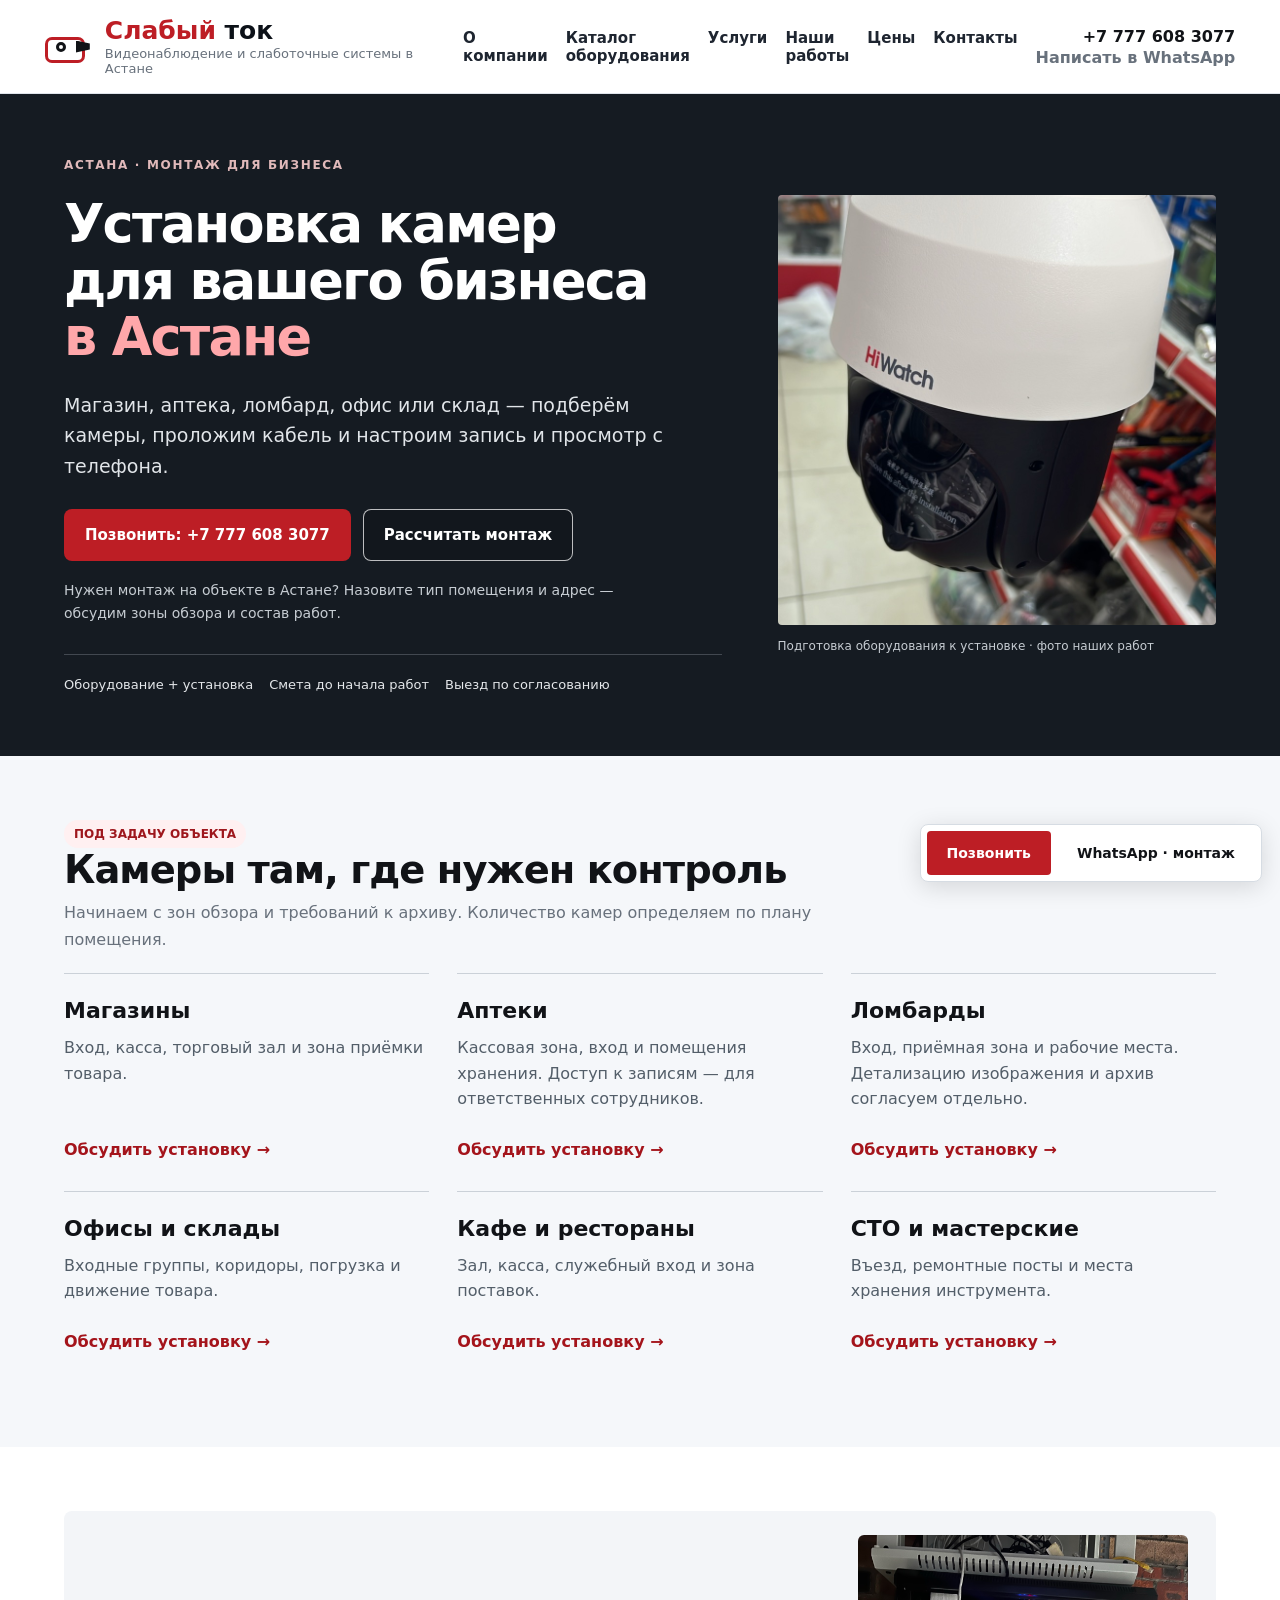
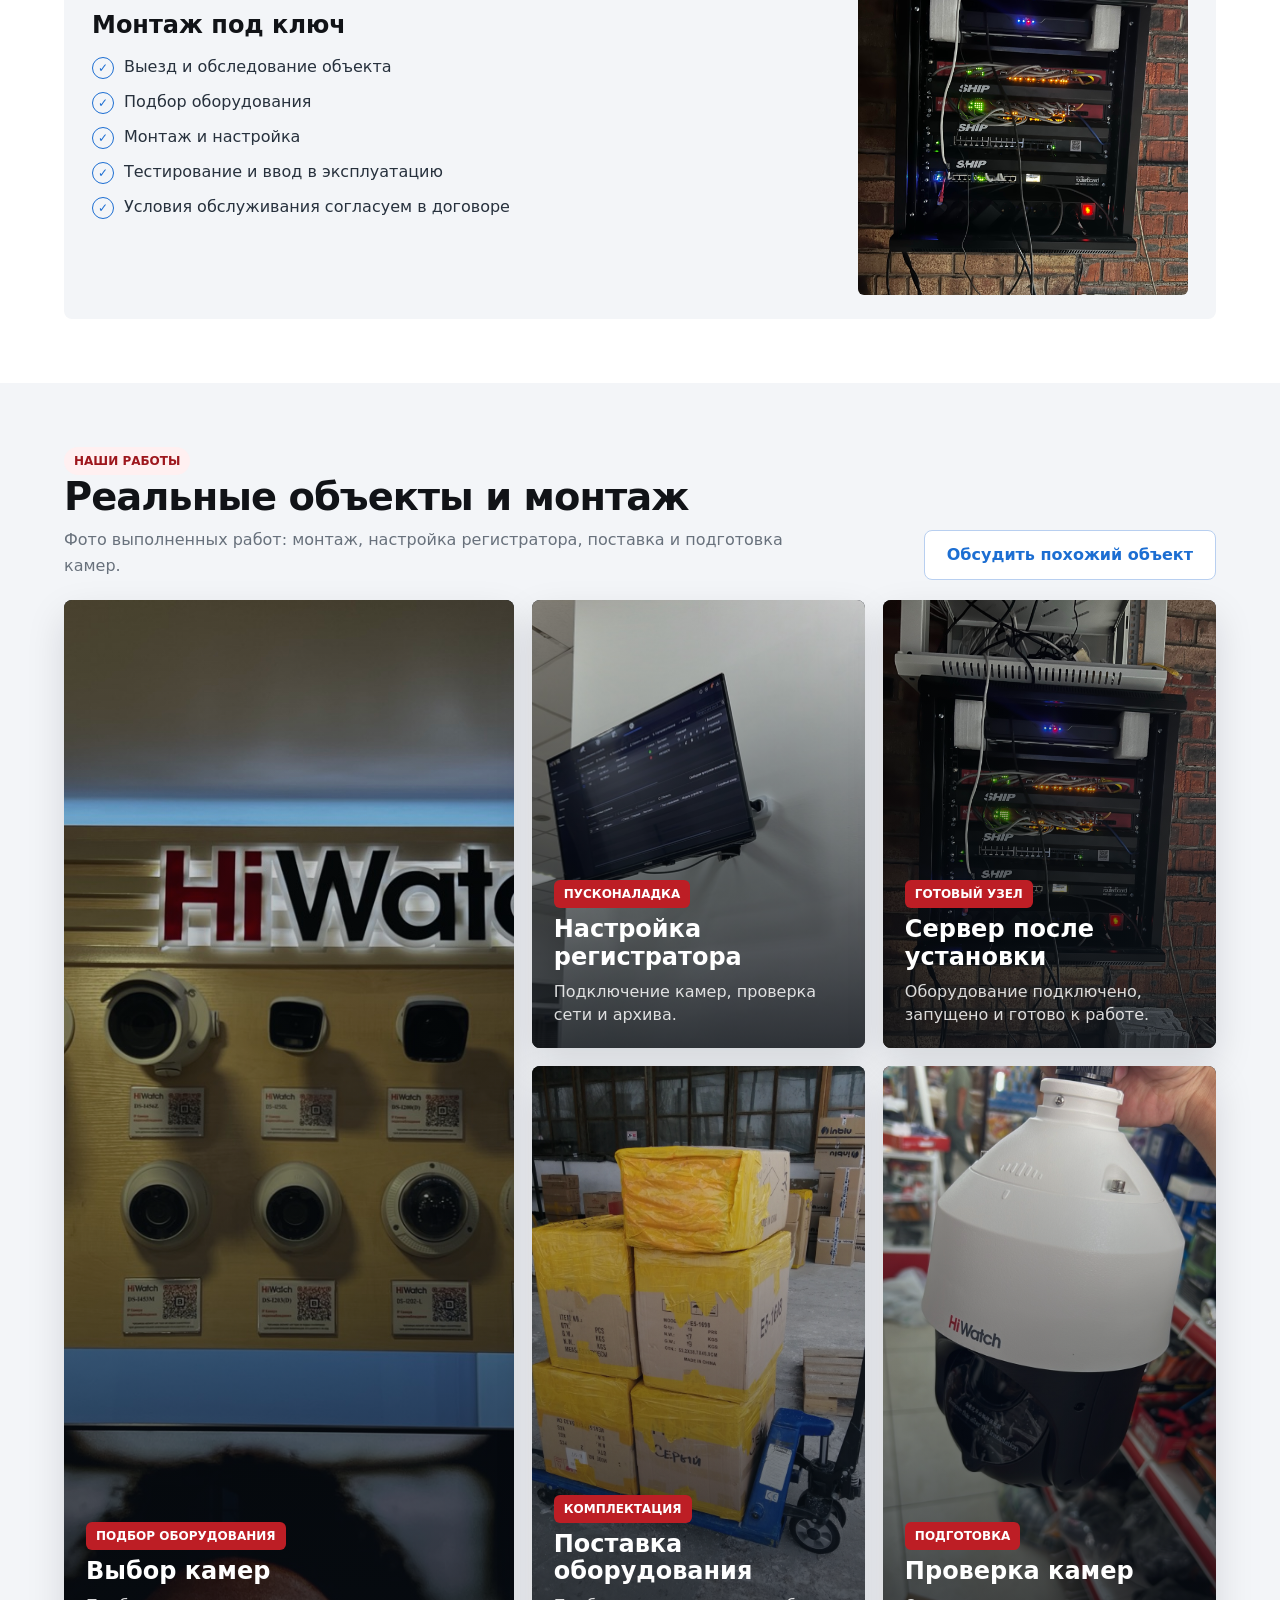
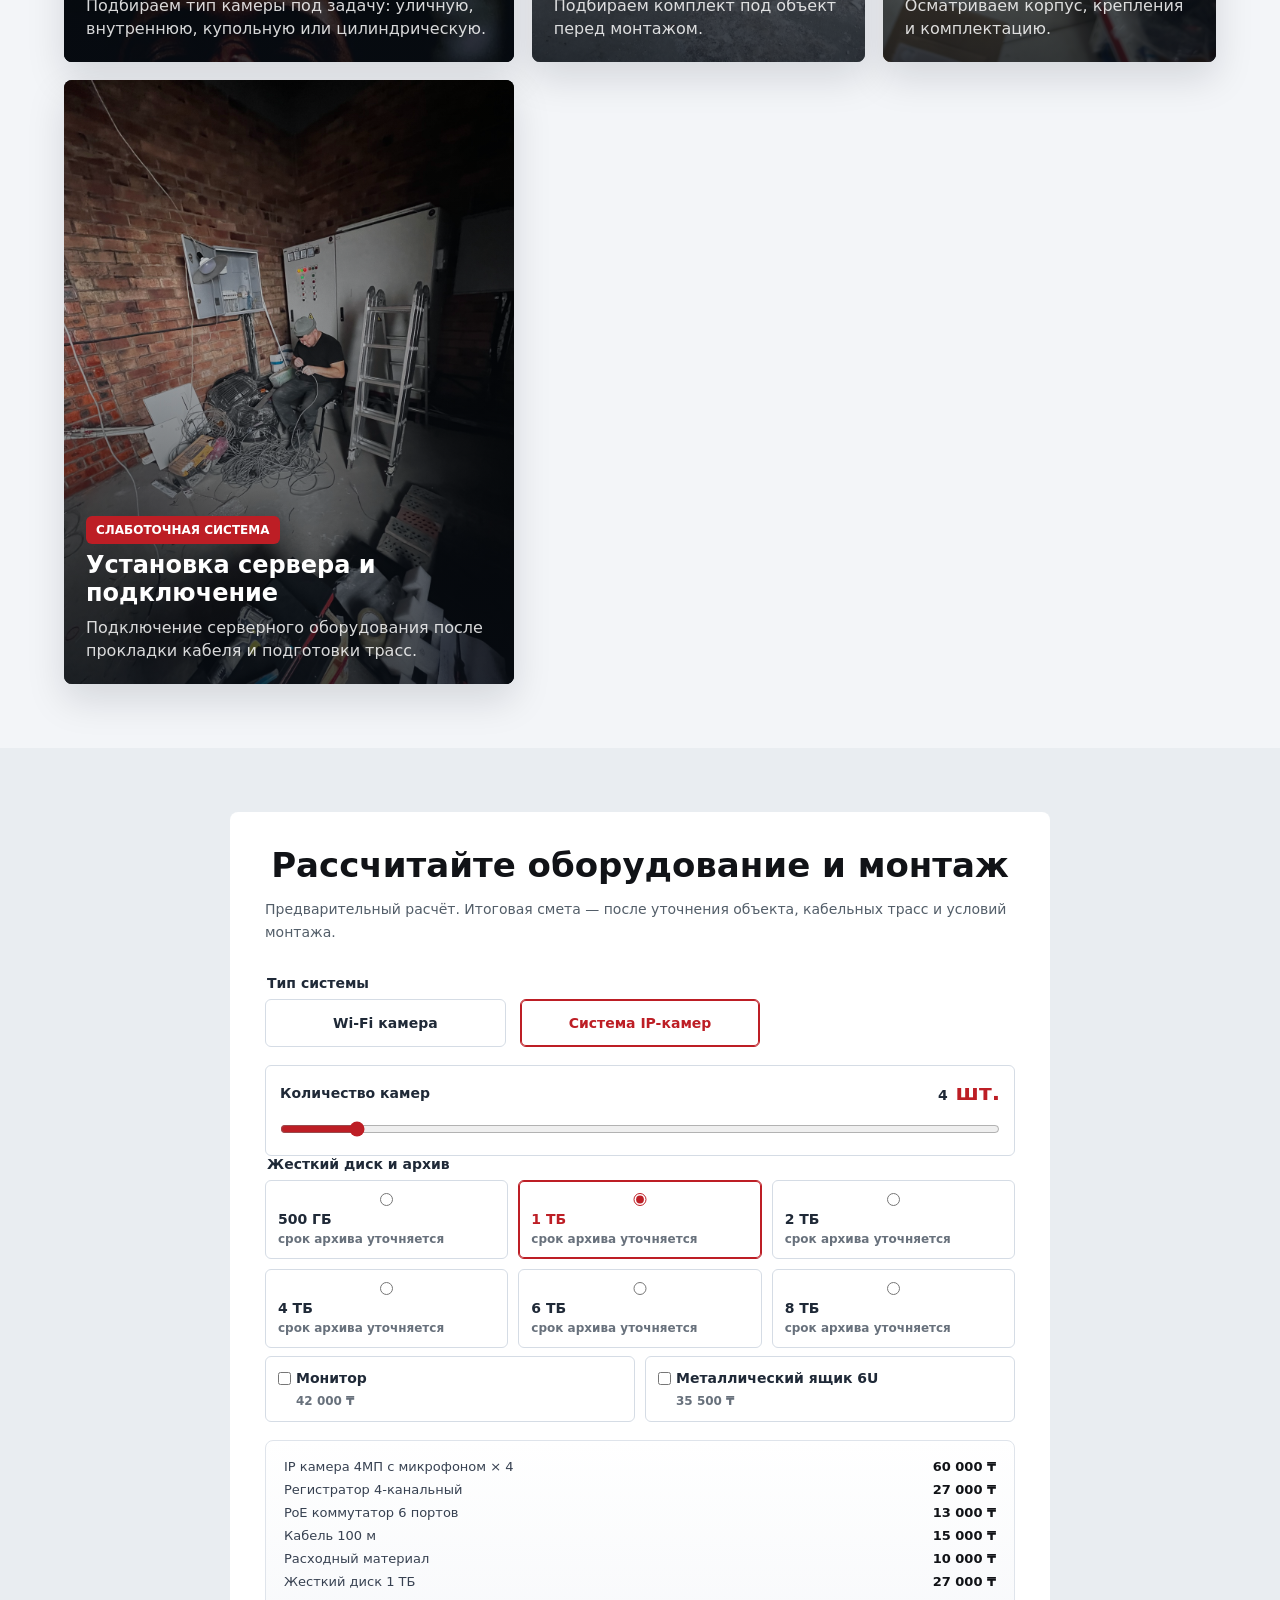
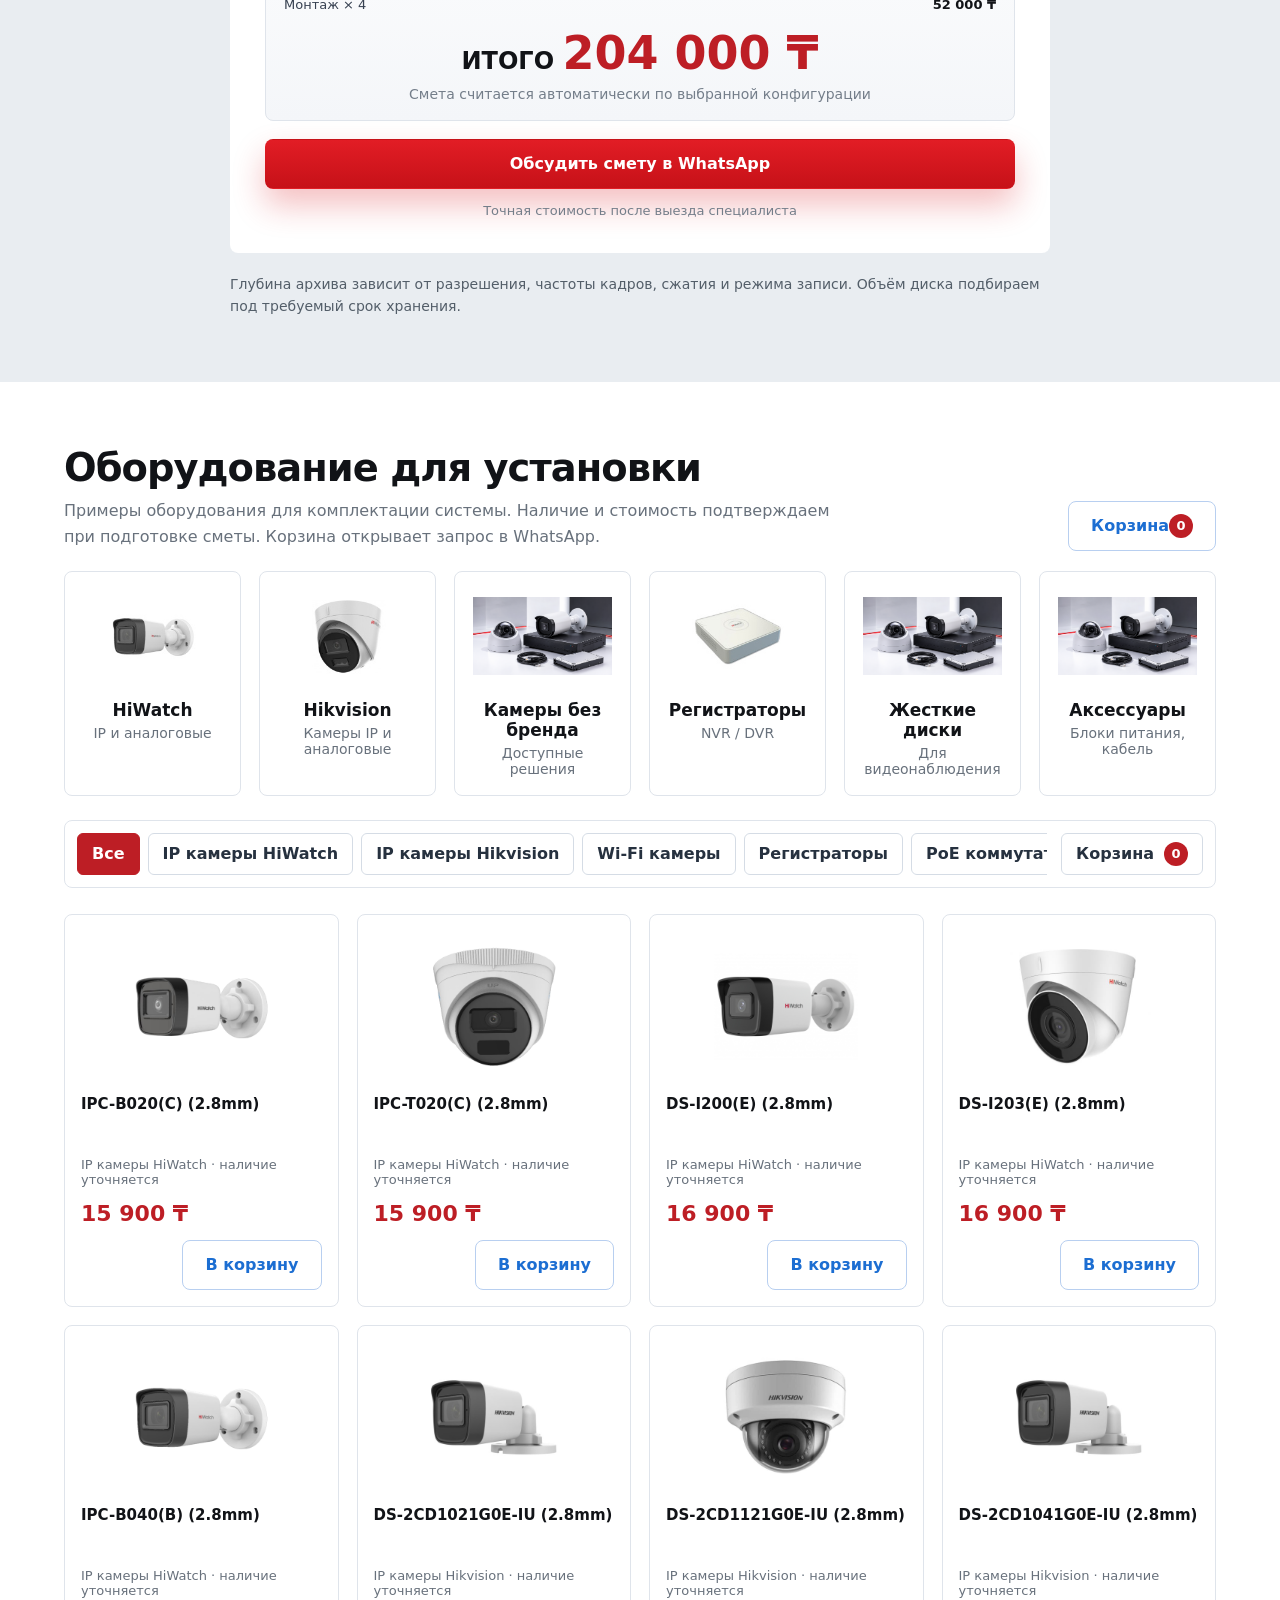
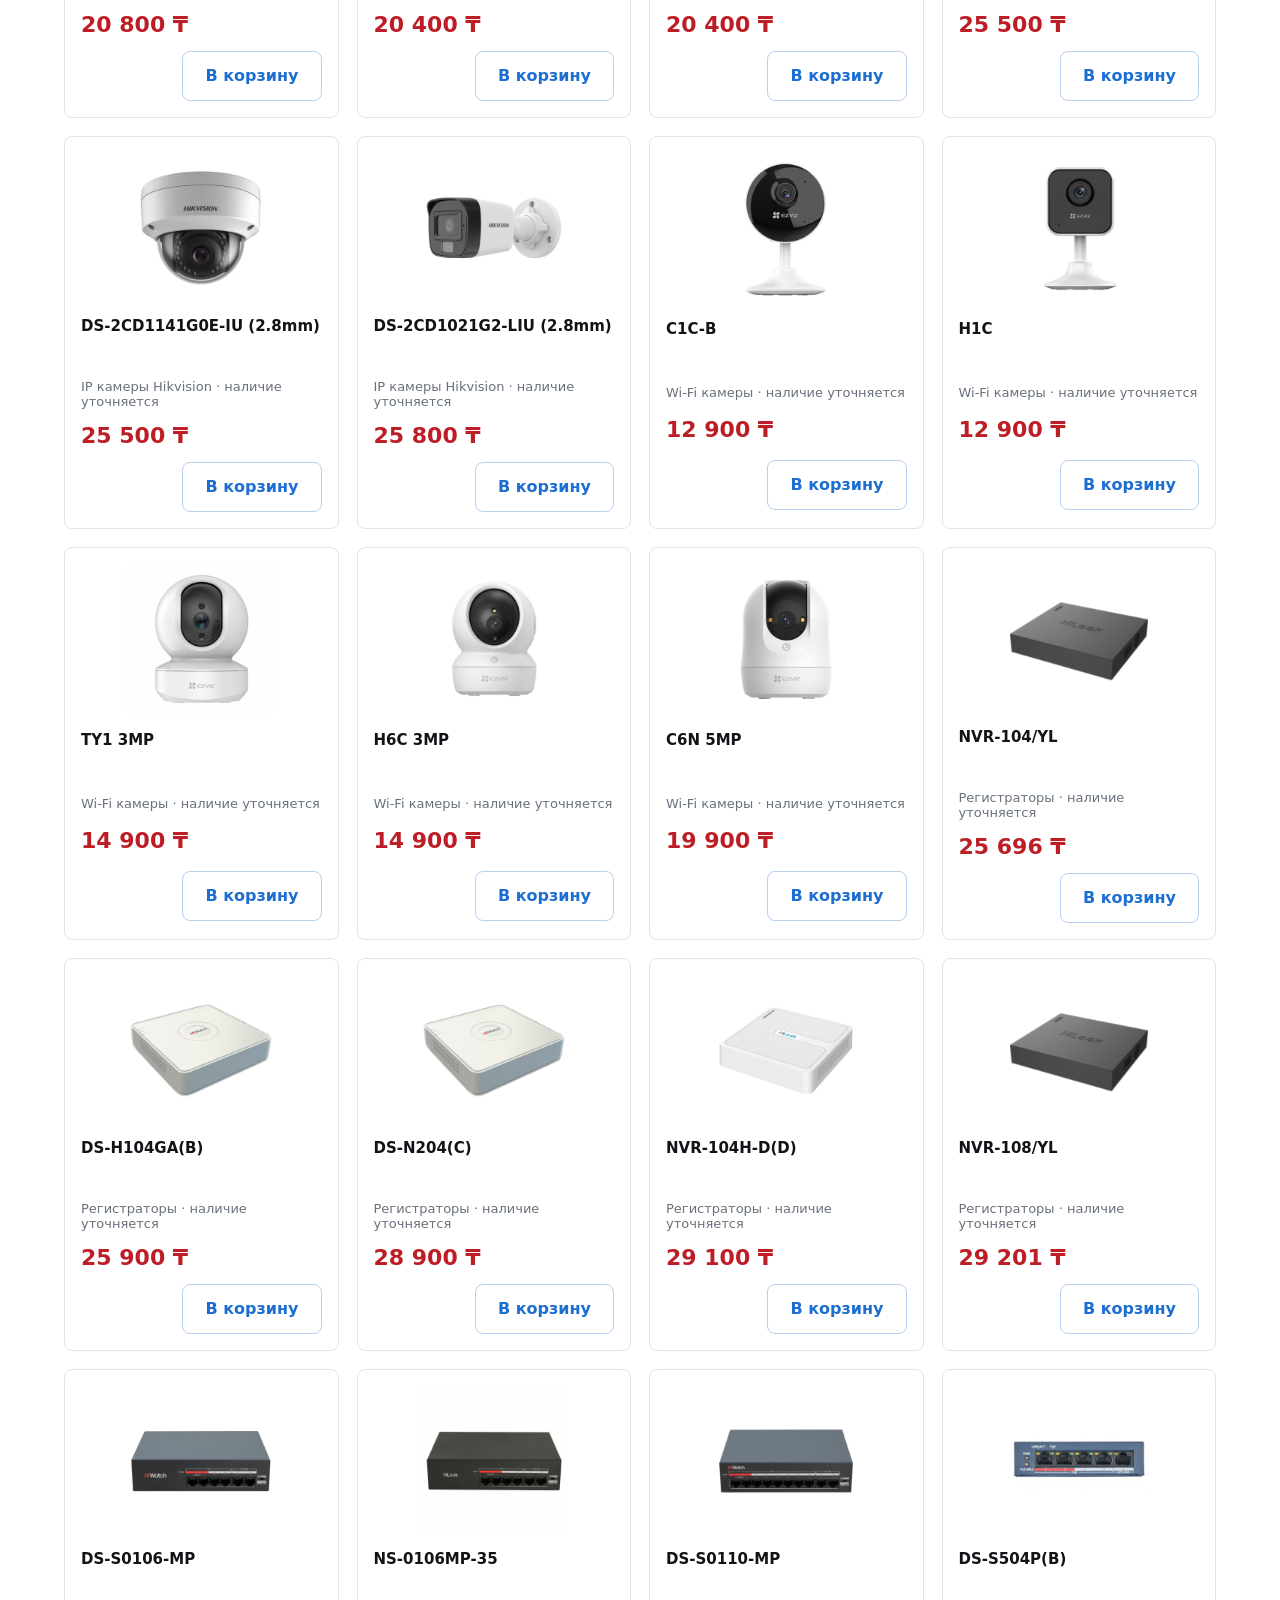
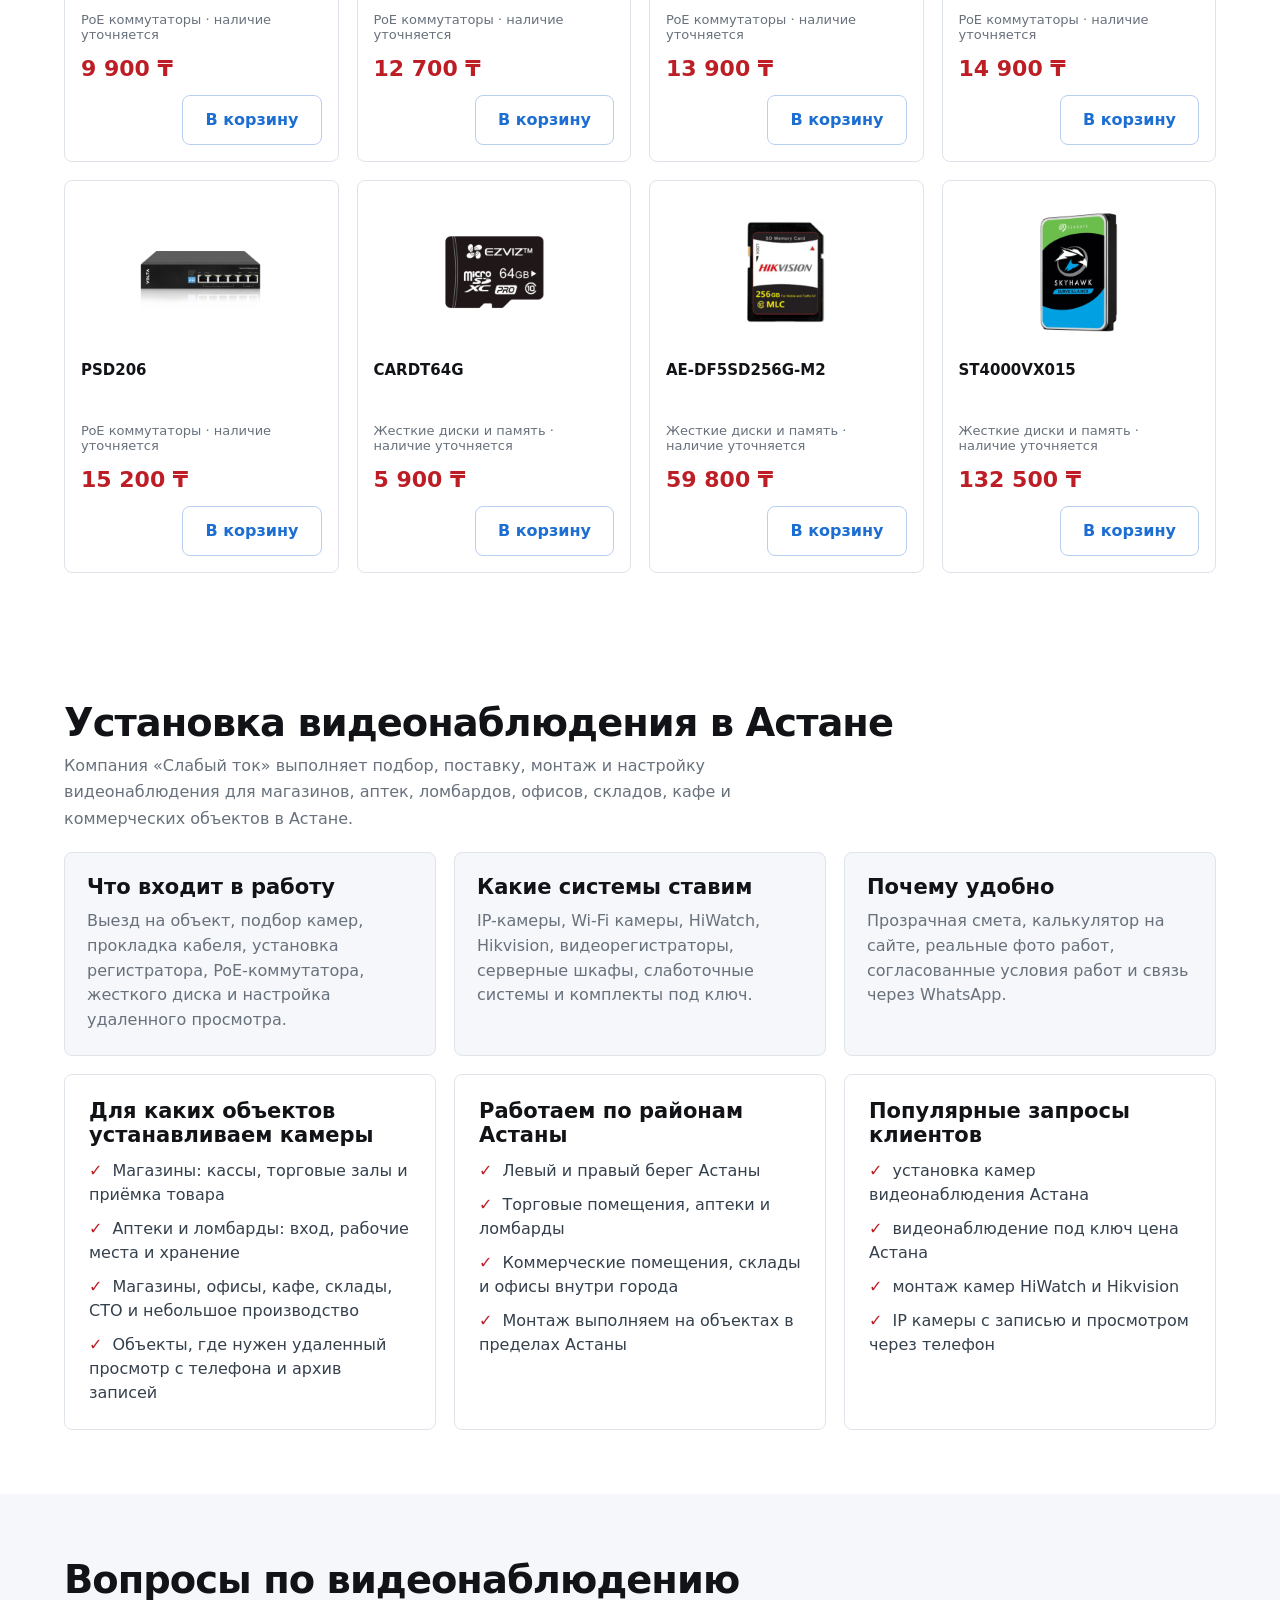
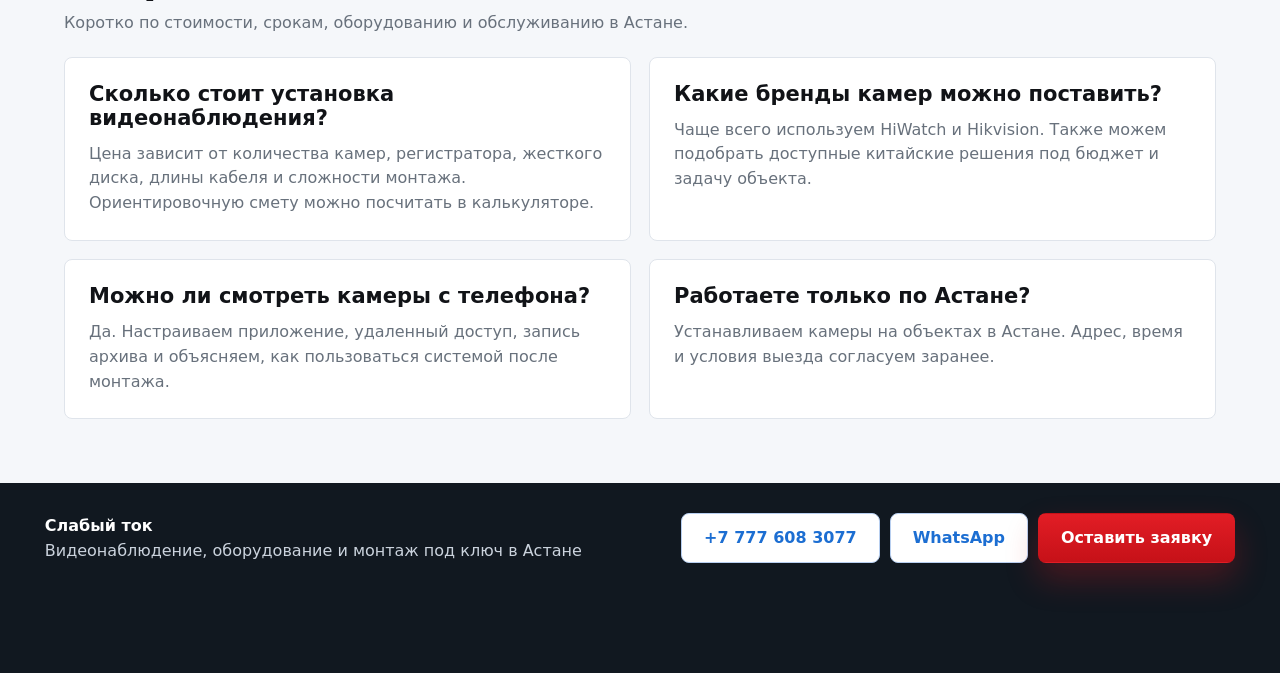
==== commit d597ec33: "Focus landing page on commercial CCTV installation in Astana" ====
--- a/index.html
+++ b/index.html
@@ -3,10 +3,10 @@
   <head>
     <meta charset="UTF-8" />
     <meta name="viewport" content="width=device-width, initial-scale=1.0" />
-    <title>Установка видеонаблюдения в Астане под ключ | HiWatch, Hikvision</title>
+    <title>Монтаж камер для бизнеса в Астане | Слабый ток</title>
     <meta
       name="description"
-      content="Видеонаблюдение под ключ в Астане: подбор камер HiWatch и Hikvision, продажа оборудования, монтаж, настройка телефона и гарантия. Рассчитайте цену онлайн."
+      content="Установка камер в магазинах, аптеках, ломбардах и офисах Астаны. Подбор оборудования, монтаж, запись и просмотр с телефона. Расчёт сметы и звонок специалисту."
     />
     <meta name="geo.region" content="KZ-AST" />
     <meta name="geo.placename" content="Астана" />
@@ -22,15 +22,15 @@
     <meta property="og:locale" content="ru_KZ" />
     <meta property="og:site_name" content="Слабый ток" />
     <meta property="og:title" content="Видеонаблюдение в Астане под ключ" />
-    <meta property="og:description" content="Камеры, регистраторы, монтаж, настройка и гарантия. Рассчитайте стоимость видеонаблюдения для квартиры, дома или бизнеса." />
+    <meta property="og:description" content="Монтаж камер для магазинов, аптек, ломбардов, офисов и складов в Астане. Рассчитайте смету и позвоните специалисту." />
     <meta property="og:url" content="https://video-astana.kz/" />
     <meta property="og:image" content="https://video-astana.kz/assets/hero-astana-baiterek-camera.png" />
     <meta property="og:image:alt" content="Видеонаблюдение под ключ в Астане" />
     <meta name="twitter:card" content="summary_large_image" />
     <meta name="twitter:title" content="Установка видеонаблюдения в Астане под ключ" />
     <meta name="twitter:description" content="Камеры HiWatch и Hikvision, монтаж, настройка удаленного просмотра, гарантия и расчет цены онлайн." />
-    <link rel="preload" as="image" href="./assets/hero-astana-baiterek-camera.png" />
-    <!-- Google tag: GA4 Video Astana + Google Ads -->
+    <link rel="preload" as="image" href="./assets/works/camera-prep.jpg" />
+    <!-- GA4: contact intent only; Google Ads for the separate account requires verified destination IDs -->
     <script async src="https://www.googletagmanager.com/gtag/js?id=G-Z25G5227CP"></script>
     <script>
       window.dataLayer = window.dataLayer || [];
@@ -40,51 +40,30 @@
         'send_page_view': true,
         'groups': 'video_astana'
       });
-      gtag('config', 'AW-17847190636', {
-        'groups': 'video_astana_ads'
-      });
-
-      // Track phone click conversion
+
+      // Contact clicks are intent, not verified calls or sales
       function trackPhoneClick(label = 'phone_click') {
-        gtag('event', 'conversion', {
-          'send_to': 'AW-17847190636/ATzxCLr8iagcEOyImr5C',
-          'value': 50000.0,
-          'currency': 'KZT'
-        });
         gtag('event', 'phone_click', {
-          'event_category': 'conversion',
+          'event_category': 'contact_intent',
           'event_label': label,
-          'value': 50000,
           'currency': 'KZT',
           'business_unit': 'video_astana'
         });
       }
-      // Track WhatsApp click conversion
+      // WhatsApp handoff
       function trackWhatsAppClick(label) {
-        gtag('event', 'conversion', {
-          'send_to': 'AW-17847190636/eOOXCL38iagcEOyImr5C',
-          'value': 50000.0,
-          'currency': 'KZT'
-        });
         gtag('event', 'whatsapp_click', {
-          'event_category': 'conversion',
+          'event_category': 'contact_intent',
           'event_label': label,
-          'value': 50000,
           'currency': 'KZT',
           'business_unit': 'video_astana'
         });
       }
-      // Track form submission
+      // Prepared message opened in WhatsApp; delivery is not confirmed
       function trackFormSubmit(label = 'lead_form') {
-        gtag('event', 'conversion', {
-          'send_to': 'AW-17847190636/NtyUCITB8KccEOyImr5C',
-          'value': 50000.0,
-          'currency': 'KZT'
-        });
-        gtag('event', 'form_submit', {
-          'event_category': 'conversion',
+        gtag('event', 'whatsapp_form_open', {
+          'event_category': 'contact_intent',
           'event_label': label,
-          'value': 50000,
           'currency': 'KZT',
           'business_unit': 'video_astana'
         });
@@ -110,184 +89,183 @@
 
       ym(109138375, 'init', {ssr:true, webvisor:true, clickmap:true, ecommerce:"dataLayer", referrer: document.referrer, url: location.href, accurateTrackBounce:true, trackLinks:true});
     </script>
-    <noscript><div><img src="https://mc.yandex.ru/watch/109138375" style="position:absolute; left:-9999px;" alt="" /></div></noscript>
+    <noscript><div><img loading="lazy" decoding="async" src="https://mc.yandex.ru/watch/109138375" style="position:absolute; left:-9999px;" alt="" /></div></noscript>
     <!-- /Yandex.Metrika counter -->
     <script type="application/ld+json">
-      {
-        "@context": "https://schema.org",
-        "@type": ["LocalBusiness", "HomeAndConstructionBusiness"],
-        "@id": "https://video-astana.kz/#business",
-        "name": "Слабый ток",
-        "description": "Продажа, монтаж и настройка систем видеонаблюдения, камер HiWatch и Hikvision, регистраторов, PoE-коммутаторов и слаботочных систем в Астане.",
-        "url": "https://video-astana.kz/",
-        "image": "https://video-astana.kz/assets/hero-astana-baiterek-camera.png",
-        "logo": "https://video-astana.kz/assets/site-preview.png",
-        "telephone": "+77776083077",
-        "priceRange": "₸₸",
-        "address": {
-          "@type": "PostalAddress",
-          "addressLocality": "Астана",
-          "addressCountry": "KZ"
-        },
-        "areaServed": {
-          "@type": "City",
-          "name": "Астана"
-        },
-        "openingHoursSpecification": {
-          "@type": "OpeningHoursSpecification",
-          "dayOfWeek": ["Monday", "Tuesday", "Wednesday", "Thursday", "Friday", "Saturday", "Sunday"],
-          "opens": "09:00",
-          "closes": "20:00"
-        },
-        "contactPoint": {
-          "@type": "ContactPoint",
-          "telephone": "+77776083077",
-          "contactType": "sales",
-          "areaServed": "KZ-AST",
-          "availableLanguage": ["ru"]
-        },
-        "sameAs": ["https://wa.me/77776083077"],
-        "makesOffer": [
-          {
-            "@type": "Offer",
-            "itemOffered": {
-              "@type": "Service",
-              "name": "Установка видеонаблюдения под ключ в Астане",
-              "description": "Подбор камер, монтаж, настройка регистратора и удаленного просмотра"
-            },
-            "priceSpecification": {
-              "@type": "PriceSpecification",
-              "priceCurrency": "KZT",
-              "minPrice": "50000",
-              "maxPrice": "2000000"
-            }
-          },
-          {
-            "@type": "Offer",
-            "itemOffered": {
-              "@type": "Service",
-              "name": "Монтаж слаботочных систем",
-              "description": "Прокладка кабеля, установка PoE-коммутаторов, серверных шкафов"
-            }
-          }
-        ]
-      }
+{
+  "@context": "https://schema.org",
+  "@type": [
+    "LocalBusiness",
+    "HomeAndConstructionBusiness"
+  ],
+  "@id": "https://video-astana.kz/#business",
+  "name": "Слабый ток",
+  "description": "Продажа, монтаж и настройка систем видеонаблюдения, камер HiWatch и Hikvision, регистраторов, PoE-коммутаторов и слаботочных систем в Астане.",
+  "url": "https://video-astana.kz/",
+  "image": "https://video-astana.kz/assets/hero-astana-baiterek-camera.png",
+  "logo": "https://video-astana.kz/assets/site-preview.png",
+  "telephone": "+77776083077",
+  "priceRange": "₸₸",
+  "address": {
+    "@type": "PostalAddress",
+    "addressLocality": "Астана",
+    "addressCountry": "KZ"
+  },
+  "areaServed": {
+    "@type": "City",
+    "name": "Астана"
+  },
+  "openingHoursSpecification": {
+    "@type": "OpeningHoursSpecification",
+    "dayOfWeek": [
+      "Monday",
+      "Tuesday",
+      "Wednesday",
+      "Thursday",
+      "Friday",
+      "Saturday",
+      "Sunday"
+    ],
+    "opens": "09:00",
+    "closes": "20:00"
+  },
+  "contactPoint": {
+    "@type": "ContactPoint",
+    "telephone": "+77776083077",
+    "contactType": "sales",
+    "areaServed": "KZ-AST",
+    "availableLanguage": [
+      "ru"
+    ]
+  },
+  "sameAs": [
+    "https://wa.me/77776083077"
+  ],
+  "makesOffer": [
+    {
+      "@type": "Offer",
+      "itemOffered": {
+        "@type": "Service",
+        "name": "Установка видеонаблюдения под ключ в Астане",
+        "description": "Подбор камер, монтаж, настройка регистратора и удаленного просмотра"
+      }
+    },
+    {
+      "@type": "Offer",
+      "itemOffered": {
+        "@type": "Service",
+        "name": "Монтаж слаботочных систем",
+        "description": "Прокладка кабеля, установка PoE-коммутаторов, серверных шкафов"
+      }
+    }
+  ]
+}
     </script>
     <script type="application/ld+json">
-      {
-        "@context": "https://schema.org",
-        "@type": "WebSite",
-        "@id": "https://video-astana.kz/#website",
-        "url": "https://video-astana.kz/",
-        "name": "Слабый ток - видеонаблюдение в Астане",
-        "inLanguage": "ru-KZ",
-        "publisher": {
-          "@id": "https://video-astana.kz/#business"
-        }
-      }
+{
+  "@context": "https://schema.org",
+  "@type": "WebSite",
+  "@id": "https://video-astana.kz/#website",
+  "url": "https://video-astana.kz/",
+  "name": "Слабый ток - видеонаблюдение в Астане",
+  "inLanguage": "ru-KZ",
+  "publisher": {
+    "@id": "https://video-astana.kz/#business"
+  }
+}
     </script>
     <script type="application/ld+json">
+{
+  "@context": "https://schema.org",
+  "@type": "Service",
+  "@id": "https://video-astana.kz/#video-surveillance-service",
+  "name": "Монтаж видеонаблюдения в Астане",
+  "serviceType": "Установка видеонаблюдения под ключ",
+  "provider": {
+    "@id": "https://video-astana.kz/#business"
+  },
+  "areaServed": {
+    "@type": "City",
+    "name": "Астана"
+  },
+  "brand": [
+    {
+      "@type": "Brand",
+      "name": "HiWatch"
+    },
+    {
+      "@type": "Brand",
+      "name": "Hikvision"
+    }
+  ],
+  "hasOfferCatalog": {
+    "@type": "OfferCatalog",
+    "name": "Услуги видеонаблюдения",
+    "itemListElement": [
       {
-        "@context": "https://schema.org",
-        "@type": "Service",
-        "@id": "https://video-astana.kz/#video-surveillance-service",
-        "name": "Монтаж видеонаблюдения в Астане",
-        "serviceType": "Установка видеонаблюдения под ключ",
-        "provider": {
-          "@id": "https://video-astana.kz/#business"
-        },
-        "areaServed": {
-          "@type": "City",
-          "name": "Астана"
-        },
-        "brand": [
-          { "@type": "Brand", "name": "HiWatch" },
-          { "@type": "Brand", "name": "Hikvision" }
-        ],
-        "hasOfferCatalog": {
-          "@type": "OfferCatalog",
-          "name": "Услуги видеонаблюдения",
-          "itemListElement": [
-            {
-              "@type": "Offer",
-              "itemOffered": {
-                "@type": "Service",
-                "name": "Видеонаблюдение для квартиры"
-              }
-            },
-            {
-              "@type": "Offer",
-              "itemOffered": {
-                "@type": "Service",
-                "name": "Видеонаблюдение для частного дома"
-              }
-            },
-            {
-              "@type": "Offer",
-              "itemOffered": {
-                "@type": "Service",
-                "name": "Видеонаблюдение для магазина, офиса и склада"
-              }
-            }
-          ]
+        "@type": "Offer",
+        "itemOffered": {
+          "@type": "Service",
+          "name": "Видеонаблюдение для магазина"
         }
-      }
+      },
+      {
+        "@type": "Offer",
+        "itemOffered": {
+          "@type": "Service",
+          "name": "Видеонаблюдение для аптеки и ломбарда"
+        }
+      },
+      {
+        "@type": "Offer",
+        "itemOffered": {
+          "@type": "Service",
+          "name": "Видеонаблюдение для магазина, офиса и склада"
+        }
+      }
+    ]
+  }
+}
     </script>
     <script type="application/ld+json">
-      {
-        "@context": "https://schema.org",
-        "@type": "FAQPage",
-        "mainEntity": [
-          {
-            "@type": "Question",
-            "name": "Сколько стоит установка видеонаблюдения в Астане?",
-            "acceptedAnswer": {
-              "@type": "Answer",
-              "text": "Стоимость зависит от количества камер, типа объекта, регистратора, диска и монтажа. На сайте есть калькулятор, который считает ориентировочную смету. Комплект от 50 000 ₸."
-            }
-          },
-          {
-            "@type": "Question",
-            "name": "За сколько дней устанавливается видеонаблюдение?",
-            "acceptedAnswer": {
-              "@type": "Answer",
-              "text": "Типовые комплекты для квартиры, дома и небольшого бизнеса устанавливаются за 1-2 дня после согласования сметы."
-            }
-          },
-          {
-            "@type": "Question",
-            "name": "Какие камеры вы устанавливаете?",
-            "acceptedAnswer": {
-              "@type": "Answer",
-              "text": "Подбираем и устанавливаем IP и Wi-Fi камеры HiWatch, Hikvision, регистраторы, PoE-коммутаторы, жесткие диски и аксессуары."
-            }
-          },
-          {
-            "@type": "Question",
-            "name": "Можно ли смотреть камеры с телефона?",
-            "acceptedAnswer": {
-              "@type": "Answer",
-              "text": "Да, настраиваем удаленный просмотр через приложение Hik-Connect или iVMS-4500 на iOS и Android из любой точки мира."
-            }
-          },
-          {
-            "@type": "Question",
-            "name": "Какая гарантия на видеонаблюдение?",
-            "acceptedAnswer": {
-              "@type": "Answer",
-              "text": "Гарантия до 3 лет на оборудование и монтажные работы. Постгарантийное обслуживание и техподдержка."
-            }
-          },
-          {
-            "@type": "Question",
-            "name": "Вы выезжаете на объект бесплатно?",
-            "acceptedAnswer": {
-              "@type": "Answer",
-              "text": "Да, выезд специалиста по Астане бесплатный. Обследуем объект, подбираем оборудование и составляем смету на месте."
-            }
-          }
-        ]
-      }
+{
+  "@context": "https://schema.org",
+  "@type": "FAQPage",
+  "mainEntity": [
+    {
+      "@type": "Question",
+      "name": "Сколько стоит установка видеонаблюдения?",
+      "acceptedAnswer": {
+        "@type": "Answer",
+        "text": "Цена зависит от количества камер, регистратора, жесткого диска, длины кабеля и сложности монтажа. Ориентировочную смету можно посчитать в калькуляторе."
+      }
+    },
+    {
+      "@type": "Question",
+      "name": "Какие бренды камер можно поставить?",
+      "acceptedAnswer": {
+        "@type": "Answer",
+        "text": "Чаще всего используем HiWatch и Hikvision. Также можем подобрать доступные китайские решения под бюджет и задачу объекта."
+      }
+    },
+    {
+      "@type": "Question",
+      "name": "Можно ли смотреть камеры с телефона?",
+      "acceptedAnswer": {
+        "@type": "Answer",
+        "text": "Да. Настраиваем приложение, удаленный доступ, запись архива и объясняем, как пользоваться системой после монтажа."
+      }
+    },
+    {
+      "@type": "Question",
+      "name": "Работаете только по Астане?",
+      "acceptedAnswer": {
+        "@type": "Answer",
+        "text": "Устанавливаем камеры на объектах в Астане. Адрес, время и условия выезда согласуем заранее."
+      }
+    }
+  ]
+}
     </script>
     <link rel="stylesheet" href="./styles.css" />
   </head>
@@ -326,86 +304,105 @@
     </header>
 
     <main>
-      <section class="hero" id="about" aria-labelledby="hero-title">
-        <div class="hero-bg" aria-hidden="true"></div>
-        <div class="hero-content">
-          <div class="hero-copy">
-            <h1 id="hero-title">Видеонаблюдение под ключ в Астане</h1>
-            <p class="hero-lead">Оборудование + монтаж + настройка за 1-2 дня</p>
-            <div class="brand-line">HiWatch <span></span> Hikvision <span></span> Китай</div>
-
-            <div class="live-counter" aria-label="Установленные камеры">
-              <span class="live-dot" aria-hidden="true"></span>
-              <div>
-                <strong>Реальные объекты под видеонаблюдением</strong>
-                <small>подбираем камеры под квартиры, дома и бизнес</small>
-              </div>
-            </div>
-
-            <div class="hero-badges" aria-label="Преимущества">
-              <div>
-                <span class="badge-icon icon-camera" aria-hidden="true">
-                  <svg viewBox="0 0 64 64" role="img">
-                    <rect x="8" y="20" width="32" height="22" rx="5"></rect>
-                    <path d="M40 25l14-7v28l-14-7z"></path>
-                    <circle cx="24" cy="31" r="7"></circle>
-                    <path d="M16 48h30"></path>
-                  </svg>
-                </span>
-                <strong>Видеонаблюдение<br />под ключ</strong>
-              </div>
-              <div>
-                <span class="badge-icon icon-van" aria-hidden="true">
-                  <svg viewBox="0 0 72 64" role="img">
-                    <path d="M7 25h36v22H7z"></path>
-                    <path d="M43 31h12l9 9v7H43z"></path>
-                    <circle cx="20" cy="49" r="5"></circle>
-                    <circle cx="53" cy="49" r="5"></circle>
-                    <path d="M14 31h18"></path>
-                    <text x="17" y="42">СТ</text>
-                  </svg>
-                </span>
-                <strong>B2B поставки</strong>
-              </div>
-              <div>
-                <span class="badge-icon icon-shield" aria-hidden="true">
-                  <svg viewBox="0 0 64 64" role="img">
-                    <path d="M32 6l22 8v15c0 14-8.8 24.4-22 29C18.8 53.4 10 43 10 29V14z"></path>
-                    <path d="M22 31l7 7 14-17"></path>
-                  </svg>
-                </span>
-                <strong>Гарантия<br />до 3 лет</strong>
-              </div>
-              <div>
-                <span class="badge-icon icon-baiterek" aria-hidden="true">
-                  <svg viewBox="0 0 64 64" role="img">
-                    <circle cx="32" cy="13" r="8"></circle>
-                    <path d="M32 21v34"></path>
-                    <path d="M24 55h16"></path>
-                    <path d="M20 33h24"></path>
-                    <path d="M24 21l-8 34"></path>
-                    <path d="M40 21l8 34"></path>
-                  </svg>
-                </span>
-                <strong>Работаем<br />по Астане</strong>
-              </div>
-            </div>
-
-            <ul class="hero-list">
-              <li>Бесплатный выезд и подбор решения</li>
-              <li>Прозрачная смета на оборудование и монтаж</li>
-              <li>Официальная гарантия и поддержка</li>
+      <section class="hero business-hero" id="about" aria-labelledby="hero-title">
+<div class="business-hero-grid"><div class="business-copy"><p class="eyebrow">АСТАНА · МОНТАЖ ДЛЯ БИЗНЕСА</p>
+<h1 id="hero-title">Установка камер<br>для вашего бизнеса<br><span>в Астане</span></h1>
+<p class="business-lead">Магазин, аптека, ломбард, офис или склад — подберём камеры, проложим кабель и настроим запись и просмотр с телефона.</p>
+<div class="business-actions"><a class="btn primary" href="tel:+77776083077" onclick="trackPhoneClick('hero')">Позвонить: +7 777 608 3077</a><a class="btn outline-light" href="#prices">Рассчитать монтаж</a></div>
+<p class="business-caption">Нужен монтаж на объекте в Астане? Назовите тип помещения и адрес — обсудим зоны обзора и состав работ.</p>
+<div class="business-facts"><span>Оборудование + установка</span><span>Смета до начала работ</span><span>Выезд по согласованию</span></div></div>
+<figure class="business-photo"><img src="./assets/works/camera-prep.jpg" alt="Камеры и оборудование при подготовке к монтажу" fetchpriority="high" width="900" height="1000"><figcaption>Подготовка оборудования к установке · фото наших работ</figcaption></figure></div></section>
+
+      <section class="section business-objects" aria-labelledby="objects-title"><div class="section-head"><span class="section-kicker">Под задачу объекта</span><h2 id="objects-title">Камеры там, где нужен контроль</h2><p>Начинаем с зон обзора и требований к архиву. Количество камер определяем по плану помещения.</p></div><div class="business-object-grid"><article><h3>Магазины</h3><p>Вход, касса, торговый зал и зона приёмки товара.</p><button type="button" class="object-request" data-open-modal data-object="Магазины">Обсудить установку →</button></article><article><h3>Аптеки</h3><p>Кассовая зона, вход и помещения хранения. Доступ к записям — для ответственных сотрудников.</p><button type="button" class="object-request" data-open-modal data-object="Аптеки">Обсудить установку →</button></article><article><h3>Ломбарды</h3><p>Вход, приёмная зона и рабочие места. Детализацию изображения и архив согласуем отдельно.</p><button type="button" class="object-request" data-open-modal data-object="Ломбарды">Обсудить установку →</button></article><article><h3>Офисы и склады</h3><p>Входные группы, коридоры, погрузка и движение товара.</p><button type="button" class="object-request" data-open-modal data-object="Офисы и склады">Обсудить установку →</button></article><article><h3>Кафе и рестораны</h3><p>Зал, касса, служебный вход и зона поставок.</p><button type="button" class="object-request" data-open-modal data-object="Кафе и рестораны">Обсудить установку →</button></article><article><h3>СТО и мастерские</h3><p>Въезд, ремонтные посты и места хранения инструмента.</p><button type="button" class="object-request" data-open-modal data-object="СТО и мастерские">Обсудить установку →</button></article></div></section>
+
+
+
+      <section class="section service-strip" id="services">
+        <div class="turnkey-card">
+          <div>
+            <h2>Монтаж под ключ</h2>
+            <ul>
+              <li>Выезд и обследование объекта</li>
+              <li>Подбор оборудования</li>
+              <li>Монтаж и настройка</li>
+              <li>Тестирование и ввод в эксплуатацию</li>
+              <li>Условия обслуживания согласуем в договоре</li>
             </ul>
-
-            <div class="hero-actions">
-              <a class="btn primary" href="#prices">Рассчитать стоимость</a>
-              <button class="btn outline-light" type="button" data-open-modal>Получить смету</button>
-            </div>
           </div>
-
-          <form class="calculator hero-calculator" id="prices" aria-label="Калькулятор стоимости">
+          <img loading="lazy" decoding="async" src="./assets/works/server-after-install.jpg" alt="Монтаж видеонаблюдения под ключ" />
+        </div>
+      </section>
+
+      <section class="section works-section" id="works">
+        <div class="section-head split">
+          <div>
+            <span class="section-kicker">Наши работы</span>
+            <h2>Реальные объекты и монтаж</h2>
+            <p>Фото выполненных работ: монтаж, настройка регистратора, поставка и подготовка камер.</p>
+          </div>
+          <button class="btn secondary" type="button" data-open-modal>Обсудить похожий объект</button>
+        </div>
+
+        <div class="works-grid">
+          <article class="work-card work-card-large">
+            <img loading="lazy" decoding="async" src="./assets/works/camera-selection.jpg" alt="Выбор камер HiWatch для системы видеонаблюдения" />
+            <div class="work-card-body">
+              <span class="work-meta">Подбор оборудования</span>
+              <h3>Выбор камер</h3>
+              <p>Подбираем тип камеры под задачу: уличную, внутреннюю, купольную или цилиндрическую.</p>
+            </div>
+          </article>
+
+          <article class="work-card">
+            <img loading="lazy" decoding="async" src="./assets/works/nvr-setup.jpg" alt="Настройка регистратора видеонаблюдения" />
+            <div class="work-card-body">
+              <span class="work-meta">Пусконаладка</span>
+              <h3>Настройка регистратора</h3>
+              <p>Подключение камер, проверка сети и архива.</p>
+            </div>
+          </article>
+
+          <article class="work-card">
+            <img loading="lazy" decoding="async" src="./assets/works/server-after-install.jpg" alt="Серверный шкаф после установки и подключения" />
+            <div class="work-card-body">
+              <span class="work-meta">Готовый узел</span>
+              <h3>Сервер после установки</h3>
+              <p>Оборудование подключено, запущено и готово к работе.</p>
+            </div>
+          </article>
+
+          <article class="work-card">
+            <img loading="lazy" decoding="async" src="./assets/works/equipment-delivery.jpg" alt="Поставка оборудования для видеонаблюдения" />
+            <div class="work-card-body">
+              <span class="work-meta">Комплектация</span>
+              <h3>Поставка оборудования</h3>
+              <p>Подбираем комплект под объект перед монтажом.</p>
+            </div>
+          </article>
+
+          <article class="work-card">
+            <img loading="lazy" decoding="async" src="./assets/works/camera-prep.jpg" alt="Подготовка камеры HiWatch к монтажу" />
+            <div class="work-card-body">
+              <span class="work-meta">Подготовка</span>
+              <h3>Проверка камер</h3>
+              <p>Осматриваем корпус, крепления и комплектацию.</p>
+            </div>
+          </article>
+
+          <article class="work-card">
+            <img loading="lazy" decoding="async" src="./assets/works/low-voltage-server.jpg" alt="Монтаж слаботочной системы и подключение серверного оборудования" />
+            <div class="work-card-body">
+              <span class="work-meta">Слаботочная система</span>
+              <h3>Установка сервера и подключение</h3>
+              <p>Подключение серверного оборудования после прокладки кабеля и подготовки трасс.</p>
+            </div>
+          </article>
+        </div>
+      </section>
+
+      <section class="section estimate-section" aria-label="Расчёт стоимости"><form class="calculator" id="prices" aria-label="Калькулятор стоимости">
             <div class="calc-head">
-              <h2>Калькулятор стоимости</h2>
+              <h2>Рассчитайте оборудование и монтаж</h2><p>Предварительный расчёт. Итоговая смета — после уточнения объекта, кабельных трасс и условий монтажа.</p>
             </div>
 
             <fieldset>
@@ -430,7 +427,7 @@
                   <span>Количество камер</span>
                   <strong><span id="cameraCountLabel">4</span> шт.</strong>
                 </div>
-                <input id="cameras" type="range" min="1" max="32" value="4" />
+                <input aria-label="Количество камер" id="cameras" type="range" min="1" max="32" value="4" />
               </div>
 
               <fieldset>
@@ -457,93 +454,46 @@
               <small>Смета считается автоматически по выбранной конфигурации</small>
             </div>
 
-            <a class="btn primary full" id="calcRequestLink" href="https://wa.me/77776083077" target="_blank" rel="noopener">Оставить заявку</a>
+            <a class="btn primary full" id="calcRequestLink" href="https://wa.me/77776083077" target="_blank" rel="noopener">Обсудить смету в WhatsApp</a>
             <p class="calc-note">Точная стоимость после выезда специалиста</p>
-          </form>
-        </div>
-      </section>
-
-      <section class="object-cards" aria-label="Типы объектов">
-        <article class="object-card" data-object-card="flat">
-          <div class="object-copy">
-            <span class="object-icon">▥</span>
-            <h2>Квартира</h2>
-            <p>Оптимальные комплекты для квартир и небольших помещений</p>
-            <ul>
-              <li>2-4 камеры</li>
-              <li>Онлайн просмотр со смартфона</li>
-              <li>Монтаж за 1 день</li>
-            </ul>
-          </div>
-          <img src="./assets/apartment-camera-plan.png" alt="Схема квартиры с камерами видеонаблюдения по углам" />
-        </article>
-
-        <article class="object-card" data-object-card="house">
-          <div class="object-copy">
-            <span class="object-icon">⌂</span>
-            <h2>Дом</h2>
-            <p>Комплексные решения для частных домов и коттеджей</p>
-            <ul>
-              <li>4-8 камер</li>
-              <li>Уличные и внутренние камеры</li>
-              <li>Удаленный доступ 24/7</li>
-            </ul>
-          </div>
-          <img src="./assets/house-camera-plan.png" alt="Схема дома с гаражом и зонами охвата камер" />
-        </article>
-
-        <article class="object-card" data-object-card="business">
-          <div class="object-copy">
-            <span class="object-icon">▦</span>
-            <h2>Бизнес</h2>
-            <p>Надежные системы для бизнеса и коммерческих объектов</p>
-            <ul>
-              <li>8+ камер</li>
-              <li>Высокое разрешение</li>
-              <li>Архив и аналитика</li>
-            </ul>
-          </div>
-          <img src="./assets/business-global-coverage.png" alt="Глобальная схема видеонаблюдения для бизнеса" />
-        </article>
-      </section>
-
-      <section class="section catalog-section" id="catalog">
+          </form><p class="archive-note">Глубина архива зависит от разрешения, частоты кадров, сжатия и режима записи. Объём диска подбираем под требуемый срок хранения.</p></section>
+<section class="section catalog-section" id="catalog">
         <div class="section-head split">
           <div>
-            <h2>Магазин оборудования</h2>
-            <p>Камеры, регистраторы, PoE-коммутаторы и диски с актуальными карточками Barlau. Добавляйте позиции в корзину и отправляйте заявку.</p>
+            <h2>Оборудование для установки</h2>
+            <p>Примеры оборудования для комплектации системы. Наличие и стоимость подтверждаем при подготовке сметы. Корзина открывает запрос в WhatsApp.</p>
           </div>
           <button class="btn secondary" type="button" data-cart-open>Корзина <span id="cartCountInline">0</span></button>
         </div>
 
         <div class="category-grid">
           <article>
-            <img src="./assets/barlau/11108-hiwatch-ipc-b040-b-2-8mm-ip-камера-цилиндрическая.jpeg" alt="HiWatch камера" />
+            <img loading="lazy" decoding="async" src="./assets/barlau/11108-hiwatch-ipc-b040-b-2-8mm-ip-камера-цилиндрическая.jpeg" alt="HiWatch камера" />
             <h3>HiWatch</h3>
             <p>IP и аналоговые</p>
           </article>
           <article>
-            <img src="./assets/barlau/9996-hiwatch-ds-i853m-2-8mm-ip-камера-купольная.jpeg" alt="Hikvision камера" />
+            <img loading="lazy" decoding="async" src="./assets/barlau/9996-hiwatch-ds-i853m-2-8mm-ip-камера-купольная.jpeg" alt="Hikvision камера" />
             <h3>Hikvision</h3>
             <p>Камеры IP и аналоговые</p>
           </article>
           <article>
-            <img src="./assets/cctv-products.png" alt="Камеры без бренда" />
+            <img loading="lazy" decoding="async" src="./assets/cctv-products.png" alt="Камеры без бренда" />
             <h3>Камеры без бренда</h3>
             <p>Доступные решения</p>
           </article>
           <article>
-            <img src="./assets/barlau/11129-hiwatch-ds-h216qa-c-tvi-видеорегистратор.jpeg" alt="Видеорегистратор" />
+            <img loading="lazy" decoding="async" src="./assets/barlau/11129-hiwatch-ds-h216qa-c-tvi-видеорегистратор.jpeg" alt="Видеорегистратор" />
             <h3>Регистраторы</h3>
             <p>NVR / DVR</p>
           </article>
           <article>
-            <img src="./assets/cctv-products.png" alt="Жесткий диск" />
+            <img loading="lazy" decoding="async" src="./assets/cctv-products.png" alt="Жесткий диск" />
             <h3>Жесткие диски</h3>
             <p>Для видеонаблюдения</p>
           </article>
           <article>
-            <img src="./assets/cctv-products.png" alt="Аксессуары" />
+            <img loading="lazy" decoding="async" src="./assets/cctv-products.png" alt="Аксессуары" />
             <h3>Аксессуары</h3>
             <p>Блоки питания, кабель</p>
           </article>
@@ -555,98 +505,13 @@
             <strong id="cartCount">0</strong>
           </button>
         </div>
-        <div class="barlau-grid" id="barlauGrid" aria-label="Товары Barlau"></div>
+        <div class="barlau-grid" id="barlauGrid" aria-label="Оборудование для системы"></div>
       </section>
-
-      <section class="section service-strip" id="services">
-        <div class="turnkey-card">
-          <div>
-            <h2>Монтаж под ключ</h2>
-            <ul>
-              <li>Выезд и обследование объекта</li>
-              <li>Подбор оборудования</li>
-              <li>Монтаж и настройка</li>
-              <li>Тестирование и ввод в эксплуатацию</li>
-              <li>Гарантийное и постгарантийное обслуживание</li>
-            </ul>
-          </div>
-          <img src="./assets/hero-installation.png" alt="Монтаж видеонаблюдения под ключ" />
-        </div>
-      </section>
-
-      <section class="section works-section" id="works">
-        <div class="section-head split">
-          <div>
-            <span class="section-kicker">Наши работы</span>
-            <h2>Реальные объекты и монтаж</h2>
-            <p>Отобранные кадры с ваших объектов: монтаж, настройка регистратора, поставка и подготовка камер.</p>
-          </div>
-          <button class="btn secondary" type="button" data-open-modal>Обсудить похожий объект</button>
-        </div>
-
-        <div class="works-grid">
-          <article class="work-card work-card-large">
-            <img src="./assets/works/camera-selection.jpg" alt="Выбор камер HiWatch для системы видеонаблюдения" />
-            <div class="work-card-body">
-              <span class="work-meta">Подбор оборудования</span>
-              <h3>Выбор камер</h3>
-              <p>Подбираем тип камеры под задачу: уличную, внутреннюю, купольную или цилиндрическую.</p>
-            </div>
-          </article>
-
-          <article class="work-card">
-            <img src="./assets/works/nvr-setup.jpg" alt="Настройка регистратора видеонаблюдения" />
-            <div class="work-card-body">
-              <span class="work-meta">Пусконаладка</span>
-              <h3>Настройка регистратора</h3>
-              <p>Подключение камер, проверка сети и архива.</p>
-            </div>
-          </article>
-
-          <article class="work-card">
-            <img src="./assets/works/server-after-install.jpg" alt="Серверный шкаф после установки и подключения" />
-            <div class="work-card-body">
-              <span class="work-meta">Готовый узел</span>
-              <h3>Сервер после установки</h3>
-              <p>Оборудование подключено, запущено и готово к работе.</p>
-            </div>
-          </article>
-
-          <article class="work-card">
-            <img src="./assets/works/equipment-delivery.jpg" alt="Поставка оборудования для видеонаблюдения" />
-            <div class="work-card-body">
-              <span class="work-meta">Комплектация</span>
-              <h3>Поставка оборудования</h3>
-              <p>Подбираем комплект под объект перед монтажом.</p>
-            </div>
-          </article>
-
-          <article class="work-card">
-            <img src="./assets/works/camera-prep.jpg" alt="Подготовка камеры HiWatch к монтажу" />
-            <div class="work-card-body">
-              <span class="work-meta">Подготовка</span>
-              <h3>Проверка камер</h3>
-              <p>Осматриваем корпус, крепления и комплектацию.</p>
-            </div>
-          </article>
-
-          <article class="work-card">
-            <img src="./assets/works/low-voltage-server.jpg" alt="Монтаж слаботочной системы и подключение серверного оборудования" />
-            <div class="work-card-body">
-              <span class="work-meta">Слаботочная система</span>
-              <h3>Установка сервера и подключение</h3>
-              <p>Подключение серверного оборудования после прокладки кабеля и подготовки трасс.</p>
-            </div>
-          </article>
-        </div>
-      </section>
-
-      <section class="section seo-section" aria-labelledby="seo-title">
+<section class="section seo-section" aria-labelledby="seo-title">
         <div class="section-head">
           <h2 id="seo-title">Установка видеонаблюдения в Астане</h2>
           <p>
-            Компания «Слабый ток» выполняет подбор, поставку, монтаж и настройку видеонаблюдения для квартир,
-            частных домов, офисов, магазинов, складов, кафе и коммерческих объектов в Астане.
+            Компания «Слабый ток» выполняет подбор, поставку, монтаж и настройку видеонаблюдения для магазинов, аптек, ломбардов, офисов, складов, кафе и коммерческих объектов в Астане.
           </p>
         </div>
         <div class="seo-grid">
@@ -660,15 +525,15 @@
           </article>
           <article>
             <h3>Почему удобно</h3>
-            <p>Прозрачная смета, калькулятор на сайте, реальные фото работ, гарантия до 3 лет и связь через WhatsApp.</p>
+            <p>Прозрачная смета, калькулятор на сайте, реальные фото работ, согласованные условия работ и связь через WhatsApp.</p>
           </article>
         </div>
         <div class="seo-detail-grid">
           <article class="seo-detail-card">
             <h3>Для каких объектов устанавливаем камеры</h3>
             <ul>
-              <li>Квартиры, подъезды, паркинги и кладовые помещения</li>
-              <li>Частные дома, коттеджи, дворы, ворота и периметр</li>
+              <li>Магазины: кассы, торговые залы и приёмка товара</li>
+              <li>Аптеки и ломбарды: вход, рабочие места и хранение</li>
               <li>Магазины, офисы, кафе, склады, СТО и небольшое производство</li>
               <li>Объекты, где нужен удаленный просмотр с телефона и архив записей</li>
             </ul>
@@ -676,10 +541,10 @@
           <article class="seo-detail-card">
             <h3>Работаем по районам Астаны</h3>
             <ul>
-              <li>Есиль, Нура, Алматы, Сарыарка и Байконур</li>
-              <li>Левый и правый берег, жилые комплексы и частный сектор</li>
+              <li>Левый и правый берег Астаны</li>
+              <li>Торговые помещения, аптеки и ломбарды</li>
               <li>Коммерческие помещения, склады и офисы внутри города</li>
-              <li>Пригородные объекты обсуждаем отдельно по выезду</li>
+              <li>Монтаж выполняем на объектах в пределах Астаны</li>
             </ul>
           </article>
           <article class="seo-detail-card">
@@ -714,7 +579,7 @@
           </article>
           <article>
             <h3>Работаете только по Астане?</h3>
-            <p>Основной город работы - Астана. По объектам рядом с городом условия выезда и монтажа согласуются отдельно.</p>
+            <p>Устанавливаем камеры на объектах в Астане. Адрес, время и условия выезда согласуем заранее.</p>
           </article>
         </div>
       </section>
@@ -732,11 +597,11 @@
       </div>
     </footer>
 
-    <dialog class="lead-modal" id="leadModal">
+    <dialog class="lead-modal" id="leadModal" aria-labelledby="leadTitle">
       <form class="lead-form" id="leadForm" action="#">
         <button class="modal-close" type="button" data-close-modal aria-label="Закрыть">×</button>
         <span class="section-kicker">Заявка</span>
-        <h2>Получить смету</h2>
+        <h2 id="leadTitle">Получить смету</h2>
         <p id="modalSummary">Заполните контакты, расчет подтянется из калькулятора.</p>
         <label>
           Имя
@@ -744,13 +609,13 @@
         </label>
         <label>
           Телефон
-          <input id="leadPhone" name="Телефон" type="tel" placeholder="8 ___ ___ __ __" />
+          <input id="leadPhone" name="Телефон" type="tel" required pattern="[+0-9() .\-]{10,24}" autocomplete="tel" minlength="10" maxlength="24" placeholder="8 ___ ___ __ __" />
         </label>
-        <label>
+        <label>Тип объекта<select id="leadObject" name="Объект"><option>Магазин</option><option>Аптека</option><option>Ломбард</option><option>Офис или склад</option><option>Кафе или ресторан</option><option>СТО или мастерская</option><option>Другой объект в Астане</option></select></label><label>
           Комментарий
           <textarea id="leadComment" name="Комментарий" rows="3" placeholder="Адрес, объект, пожелания"></textarea>
         </label>
-        <button class="btn primary full" value="default">Отправить заявку</button>
+        <button class="btn primary full" value="default">Перейти в WhatsApp со сметой</button><p class="handoff-note">Откроется WhatsApp с подготовленным текстом. Чтобы передать заявку, отправьте сообщение в чате. Или позвоните: <a href="tel:+77776083077" onclick="trackPhoneClick('form')">+7 777 608 3077</a>.</p>
       </form>
     </dialog>
 
@@ -765,30 +630,12 @@
           <span>Итого</span>
           <strong id="cartTotal">0 ₸</strong>
         </div>
-        <a class="btn primary full" id="cartCheckout" href="https://wa.me/77776083077" target="_blank" rel="noopener">Оставить заявку</a>
+        <a class="btn primary full" id="cartCheckout" href="https://wa.me/77776083077" target="_blank" rel="noopener">Обсудить смету в WhatsApp</a>
         <button class="btn secondary full" type="button" disabled>Оплата онлайн скоро</button>
       </form>
     </dialog>
 
-    <aside class="consultant-widget" aria-label="Онлайн консультант">
-      <div class="consultant-card">
-        <div class="consultant-head">
-          <span class="consultant-avatar">А</span>
-          <div>
-            <strong>Азамат</strong>
-            <span>онлайн консультант</span>
-          </div>
-        </div>
-        <p>Чем можем Вам помочь?</p>
-        <div class="consultant-actions">
-          <button class="btn secondary" type="button" data-open-modal>Перезвоните мне</button>
-          <a class="btn primary" href="https://wa.me/77776083077" target="_blank" rel="noopener" onclick="trackWhatsAppClick('consultant')">Написать в WhatsApp</a>
-        </div>
-      </div>
-      <a class="whatsapp-float" href="https://wa.me/77776083077" target="_blank" rel="noopener" aria-label="Написать в WhatsApp" onclick="trackWhatsAppClick('floating_button')">
-        <span>WhatsApp</span>
-      </a>
-    </aside>
+    <aside class="contact-dock" aria-label="Связаться по монтажу"><a href="tel:+77776083077" onclick="trackPhoneClick('sticky')">Позвонить</a><a href="https://wa.me/77776083077?text=Здравствуйте!%20Нужен%20монтаж%20камер%20на%20объекте%20в%20Астане." target="_blank" rel="noopener" onclick="trackWhatsAppClick('sticky')">WhatsApp · монтаж</a></aside>
 
     <script src="./barlau-products.js"></script>
     <script src="./script.js"></script>
--- a/styles.css
+++ b/styles.css
@@ -1754,3 +1754,86 @@
     padding: 18px;
   }
 }
+
+/* Installation-first landing page. Existing catalog and calculator IDs are preserved. */
+:root { --red: #bd1e25; --red-dark: #9e171d; }
+html { scroll-padding-top: 110px; }
+img { max-width: 100%; }
+.site-header { gap: 18px; grid-template-columns: auto 1fr auto; }
+.site-header > .btn { display: none; }
+.brand { min-width: 220px; }
+.brand-title { font-size: 25px; }
+.site-nav { gap: 18px; justify-content: center; }
+.header-contact { white-space: nowrap; }
+.header-contact a { font-size: 16px; }
+.business-hero { background: #151b22; padding: 64px clamp(20px, 5vw, 80px); min-height: 0; color: white; }
+.business-hero-grid { max-width: 1320px; margin: auto; display: grid; grid-template-columns: 1.2fr .8fr; gap: 56px; align-items: center; }
+.business-copy { min-width: 0; }
+.eyebrow { font-size: 12px; font-weight: 750; letter-spacing: .14em; color: #e0b9ba; margin: 0 0 24px; }
+.hero.business-hero h1 { font-size: clamp(34px, 4.1vw, 60px); line-height: 1.08; letter-spacing: -.035em; margin: 0 0 24px; overflow-wrap: anywhere; }
+.business-hero h1 span { color: #ffa7aa; }
+.business-lead { font-size: 19px; line-height: 1.6; max-width: 610px; color: #e1e5e9; }
+.business-actions { display: flex; flex-wrap: wrap; gap: 12px; margin: 28px 0 18px; }
+.business-actions .btn { min-height: 52px; font-size: 15px; padding: 14px 20px; }
+.business-caption { font-size: 14px; line-height: 1.6; max-width: 550px; color: #c6ccd2; }
+.business-facts { display: flex; gap: 16px; flex-wrap: wrap; margin-top: 30px; padding-top: 22px; border-top: 1px solid #424850; font-size: 13px; color: #e4e7ea; }
+.business-photo { margin: 0; min-width: 0; }
+.business-photo img { width: 100%; height: 430px; object-fit: cover; border-radius: 4px; display: block; }
+.business-photo figcaption { margin-top: 12px; font-size: 12px; color: #c6ccd2; line-height: 1.5; }
+.section { max-width: 1440px; margin-inline: auto; padding: 64px clamp(20px, 5vw, 80px); }
+.section-head h2 { font-size: clamp(28px, 3vw, 40px); letter-spacing: -.025em; line-height: 1.15; }
+.section-head p { line-height: 1.65; }
+.business-object-grid { display: grid; grid-template-columns: repeat(3,minmax(0,1fr)); gap: 0 28px; }
+.business-object-grid article { border-top: 1px solid #cbd1d8; padding: 24px 0; display: flex; flex-direction: column; align-items: flex-start; }
+.business-object-grid h3 { font-size: 22px; margin: 0 0 12px; }
+.business-object-grid p { color: #535e69; line-height: 1.6; margin: 0 0 20px; }
+.object-request { margin-top: auto; background: transparent; border: 0; padding: 8px 0; color: #a4141b; font-weight: 700; text-align: left; }
+.estimate-section { background: #e9edf1; }
+.estimate-section .calculator { width: 100%; max-width: 820px; margin: auto; box-shadow: none; color: var(--ink); }
+.calc-head p, .archive-note { color: #535e69; font-size: 14px; line-height: 1.6; }
+.archive-note { max-width: 820px; margin: 20px auto 0; }
+.hdd-grid { grid-template-columns: repeat(3,minmax(0,1fr)); }
+.service-strip img { width: 100%; height: 360px; object-fit: cover; }
+.contact-dock { position: fixed; bottom: 18px; right: 18px; display: flex; z-index: 35; background: white; border: 1px solid #d6dce3; border-radius: 8px; box-shadow: 0 5px 24px #0002; padding: 6px; gap: 6px; }
+.contact-dock a { padding: 14px 20px; border-radius: 4px; font-weight: 700; font-size: 14px; }
+.contact-dock a:first-child { background: var(--red); color: white; }
+.site-footer { padding-bottom: 110px; }
+.lead-form select { width: 100%; min-height: 46px; border: 1px solid #bbc3cc; border-radius: 6px; padding: 10px; background: white; color: #111317; }
+.handoff-note { font-size: 13px; line-height: 1.6; color: #535e69; }
+.handoff-note a { text-decoration: underline; }
+:focus-visible { outline: 3px solid #2681dc; outline-offset: 4px; }
+@media(max-width: 1180px) {
+ .site-header { grid-template-columns: auto 1fr auto; gap: 14px; }
+ .site-nav { gap: 12px; font-size: 13px; }
+ .header-contact { display: none; }
+ .business-hero-grid { gap: 32px; }
+}
+@media(max-width: 760px) {
+ html { scroll-padding-top: 94px; }
+ .site-header { grid-template-columns: 1fr auto; min-height: 80px; padding: 12px 20px; }
+ .brand { min-width: 0; }
+ .brand-title { font-size: 24px; }
+ .business-hero { padding: 34px 20px; }
+ .business-hero-grid { grid-template-columns: 1fr; gap: 28px; }
+ .hero.business-hero h1 { font-size: clamp(32px, 8vw, 48px); }
+ .business-lead { font-size: 16px; }
+ .business-actions { flex-direction: column; }
+ .business-actions .btn { width: 100%; }
+ .business-photo img { height: 260px; }
+ .business-object-grid { grid-template-columns: 1fr 1fr; gap: 0 20px; }
+ .business-object-grid h3 { font-size: 19px; }
+ .section { padding: 40px 20px; }
+ .hdd-grid { grid-template-columns: repeat(2,minmax(0,1fr)); }
+ .contact-dock { bottom: 0; right: 0; left: 0; border-radius: 0; justify-content: center; padding: 8px 12px calc(8px + env(safe-area-inset-bottom)); }
+ .contact-dock a { flex: 1; text-align: center; padding: 14px 6px; }
+ .business-facts { font-size: 12px; gap: 10px; }
+}
+@media(max-width: 430px) { .business-object-grid { grid-template-columns: 1fr; } .brand-copy small { font-size: 10px; } }
+@media(prefers-reduced-motion: reduce) { html { scroll-behavior: auto; } *, *::before, *::after { animation: none !important; transition: none !important; } }
+.business-actions .primary { box-shadow: none; background: var(--red); }
+.business-actions .primary:hover { background: var(--red-dark); }
+.lead-form input, .lead-form textarea, .lead-form select { min-width: 0; }
+.calculator > *, .calculator fieldset { min-width: 0; }
+.calc-head h2 { overflow-wrap: anywhere; }
+.calculator input[type="radio"] { margin-inline: 0; }
+@media(max-width: 430px) { .calc-head h2 { font-size: 26px; } .calculator { padding: 20px 16px; } }
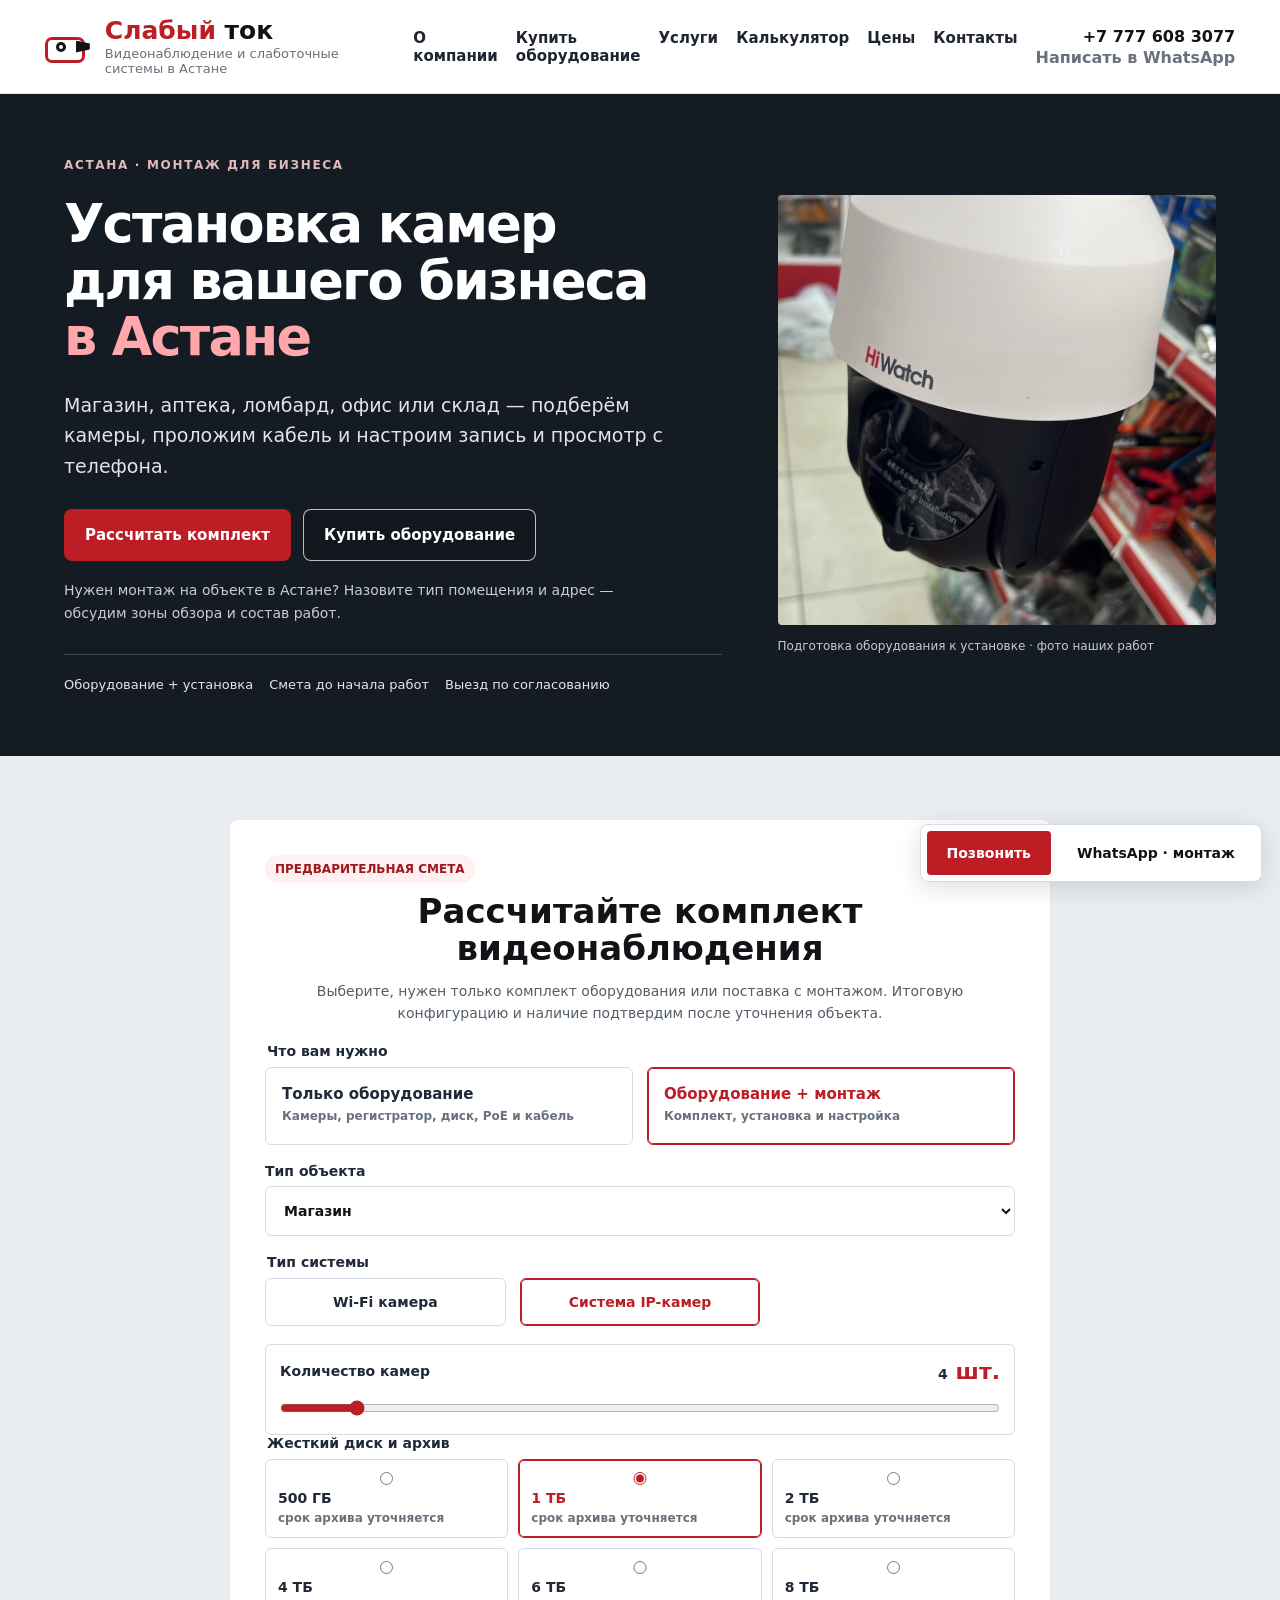
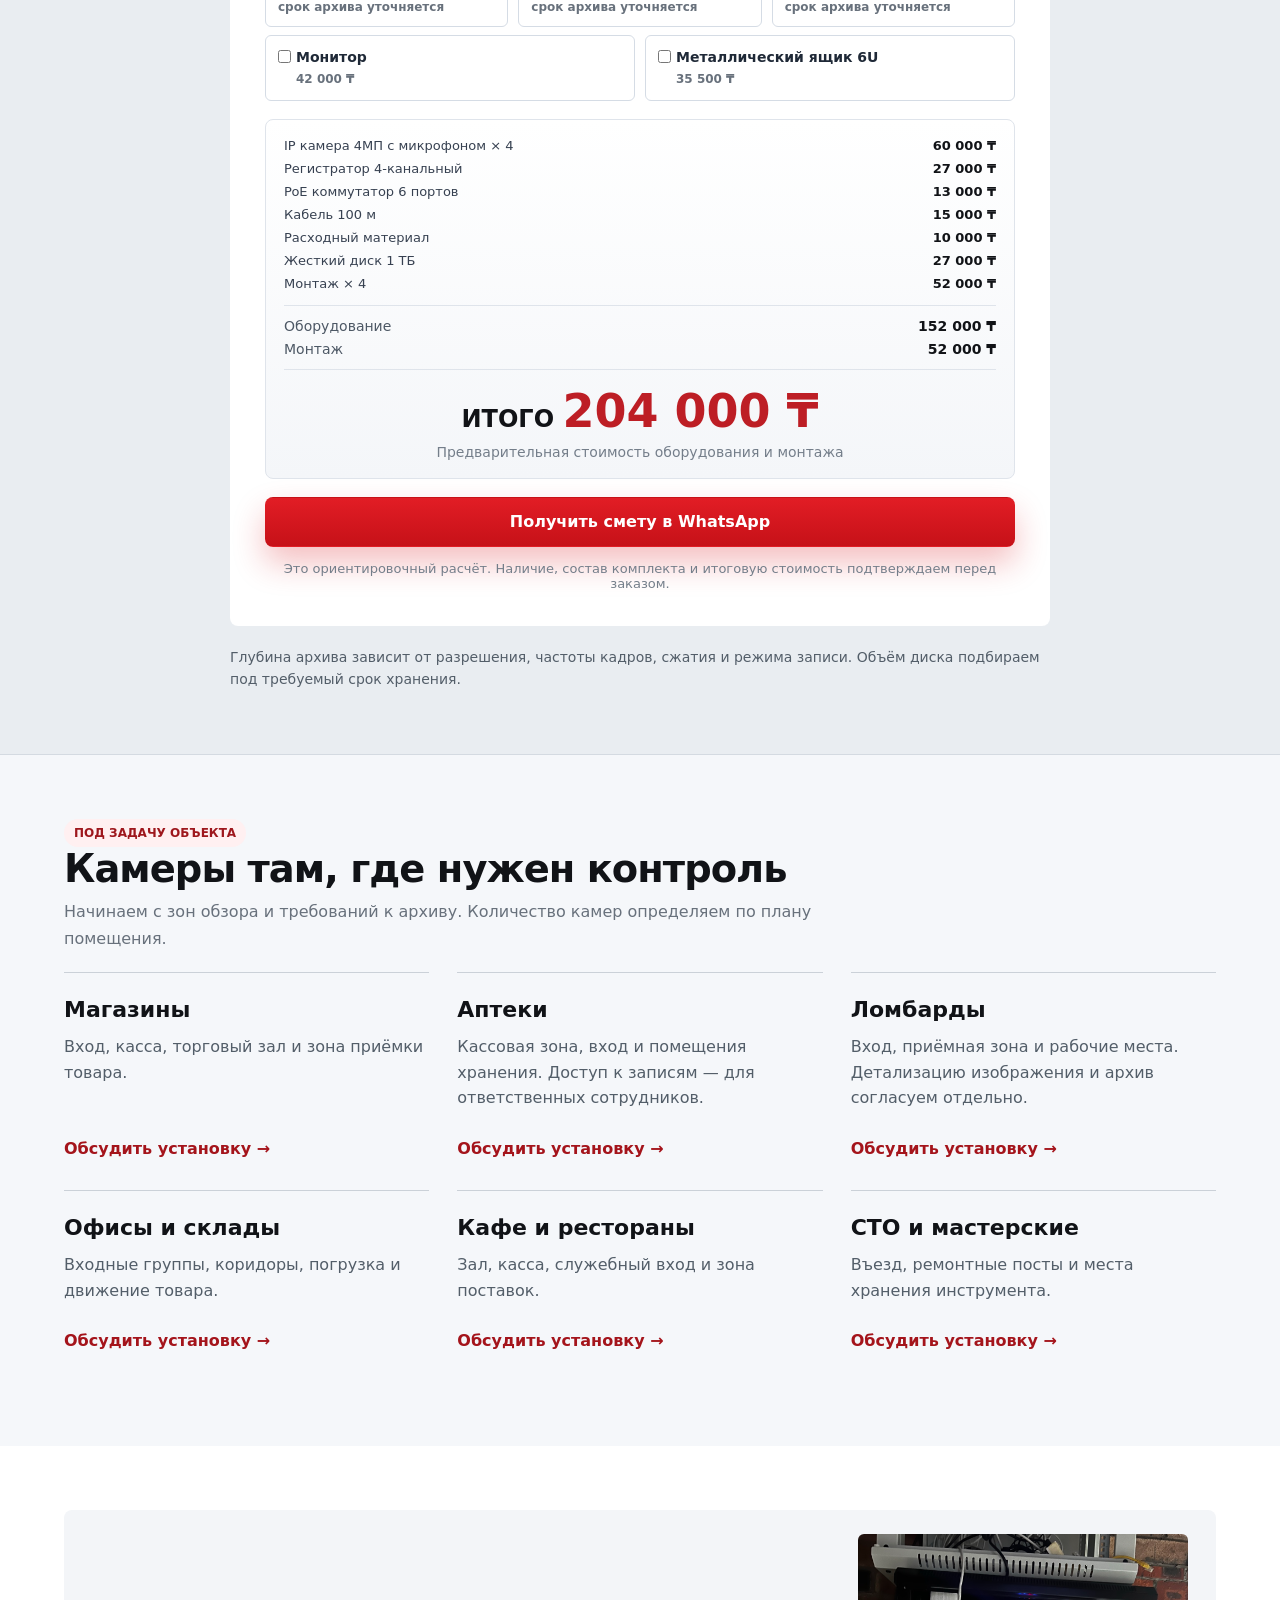
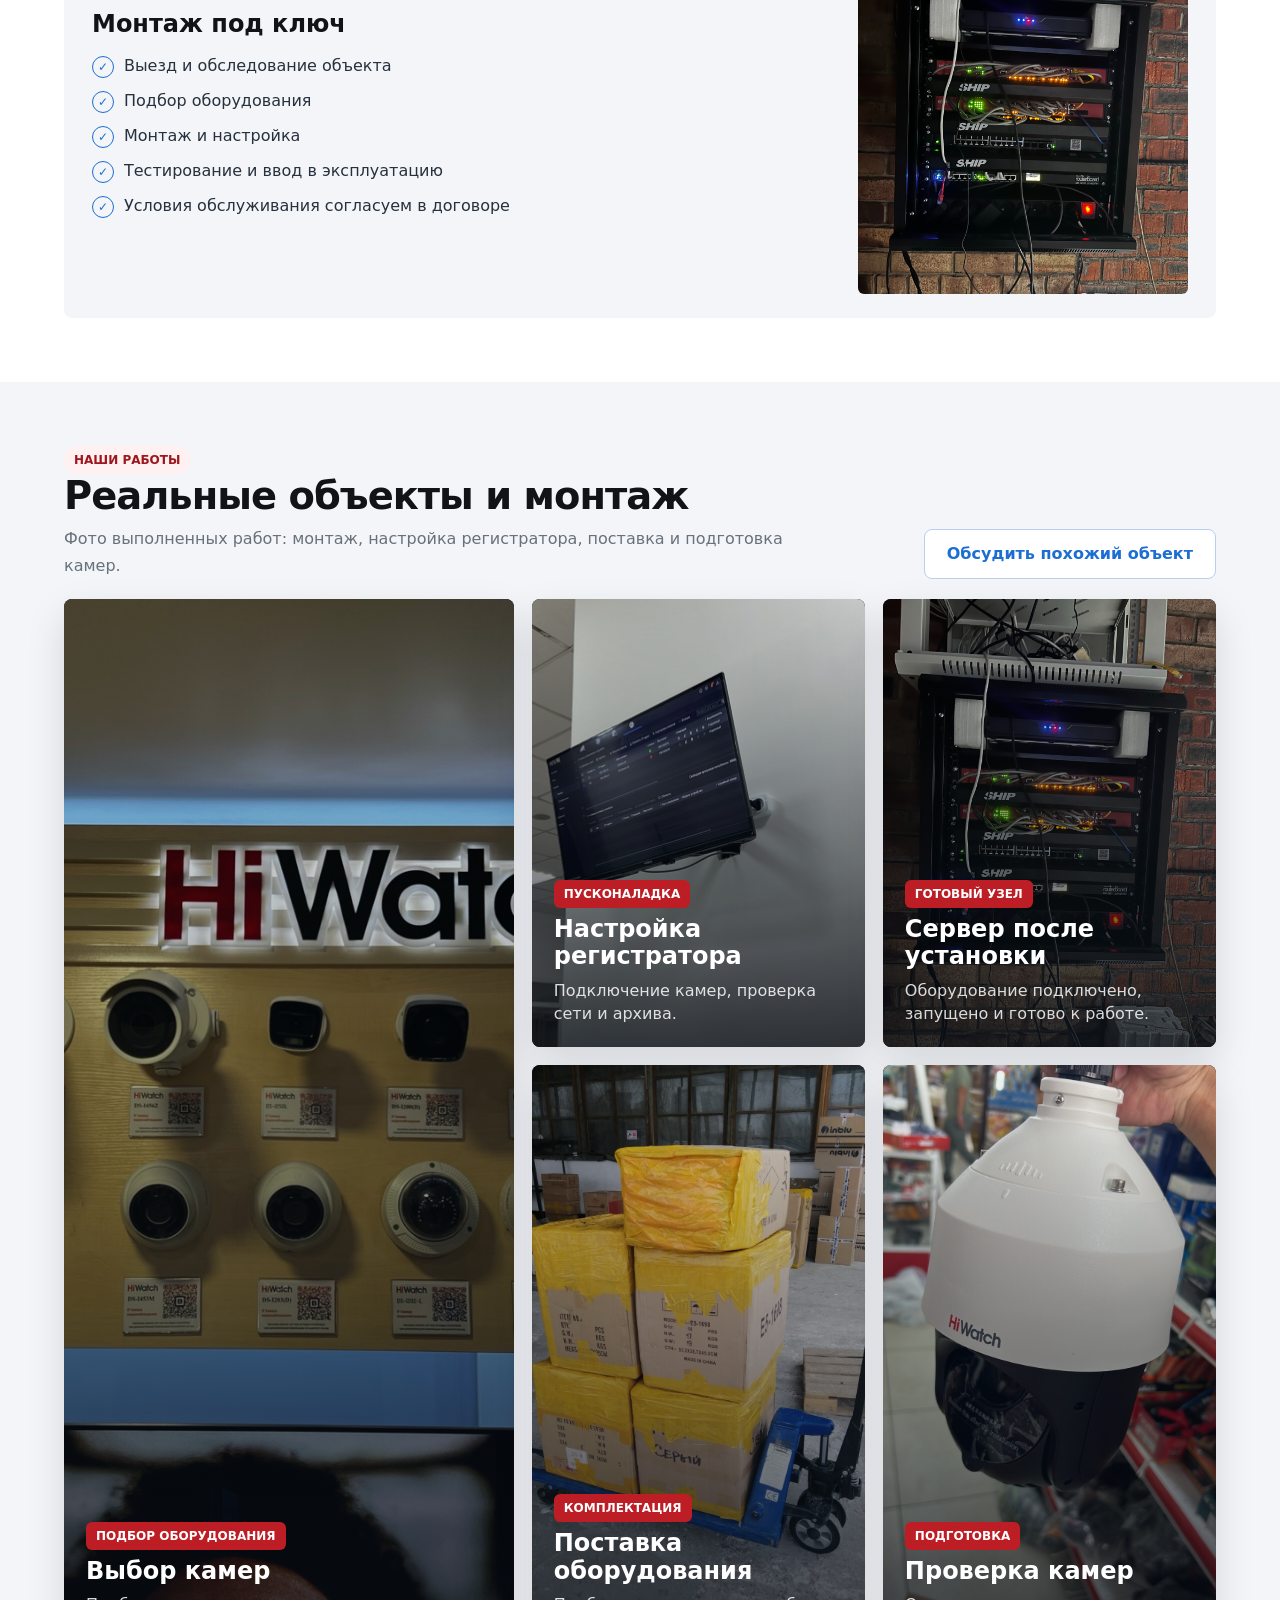
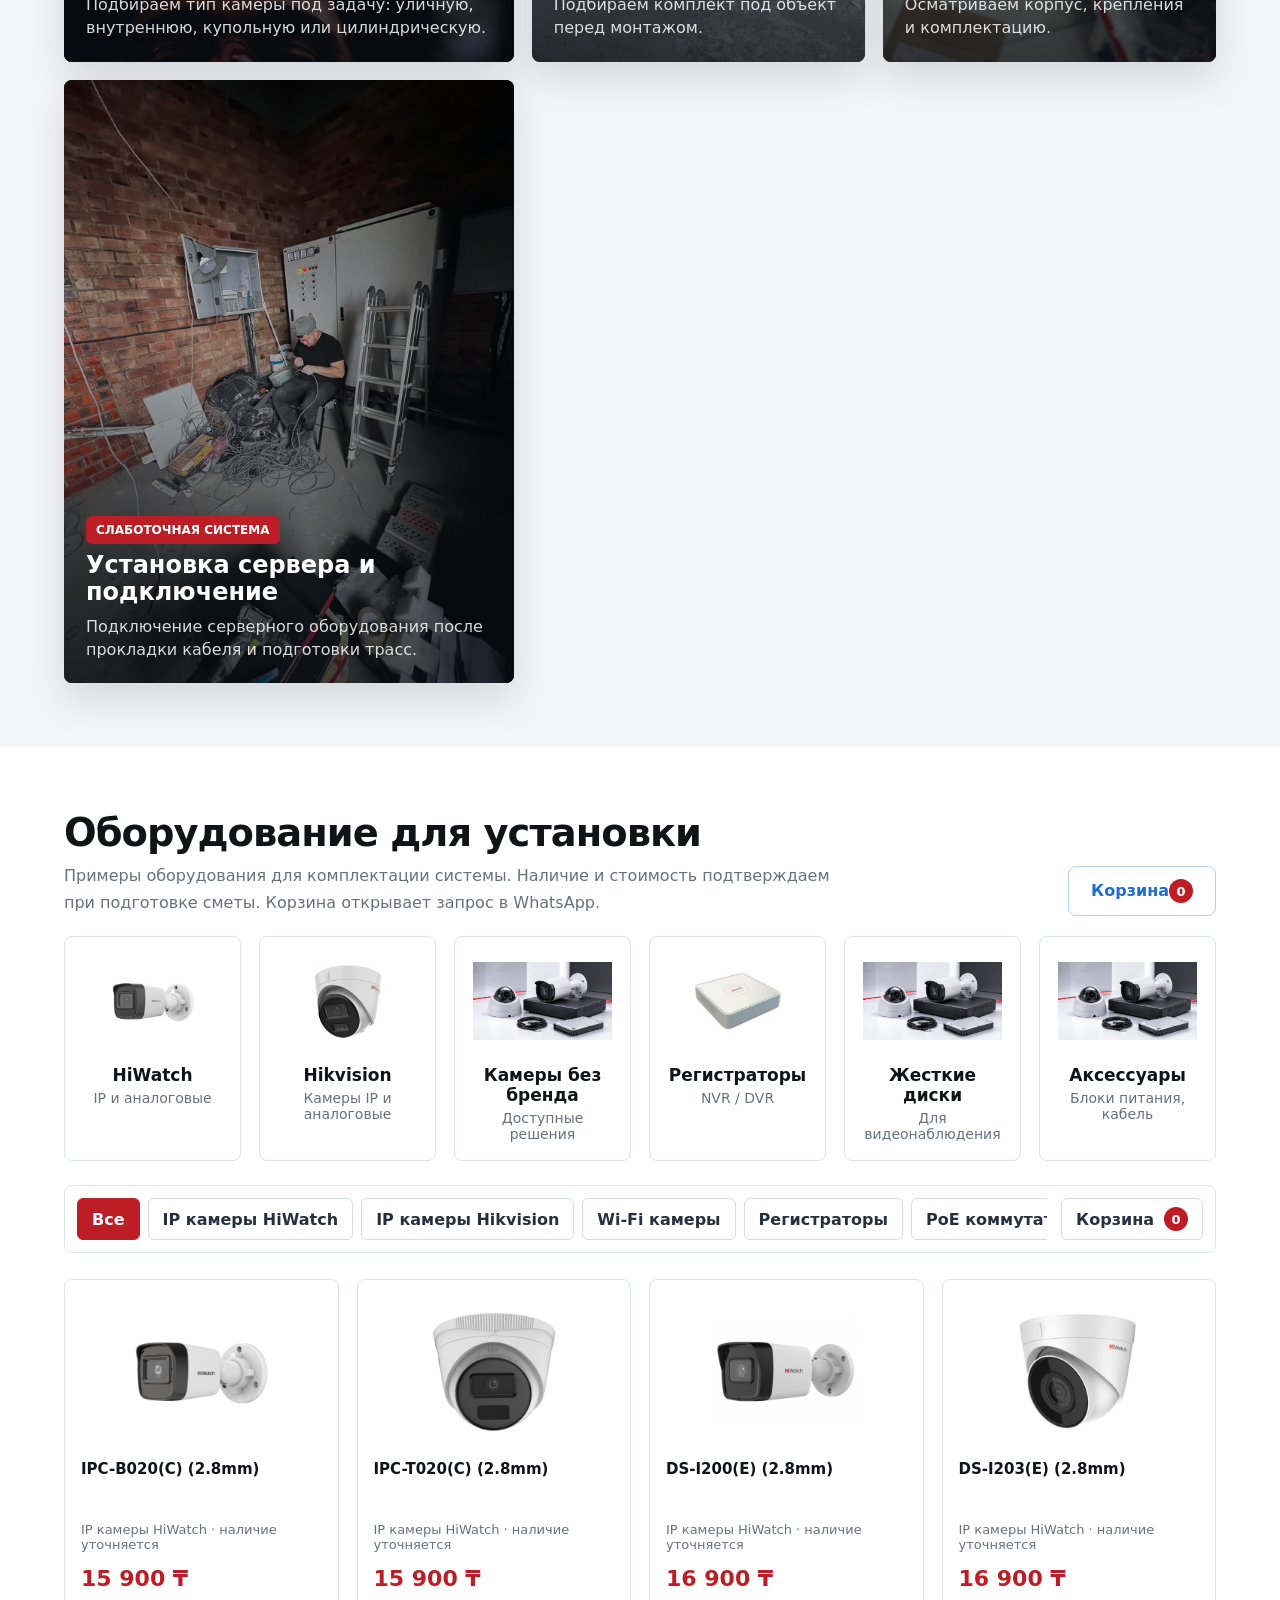
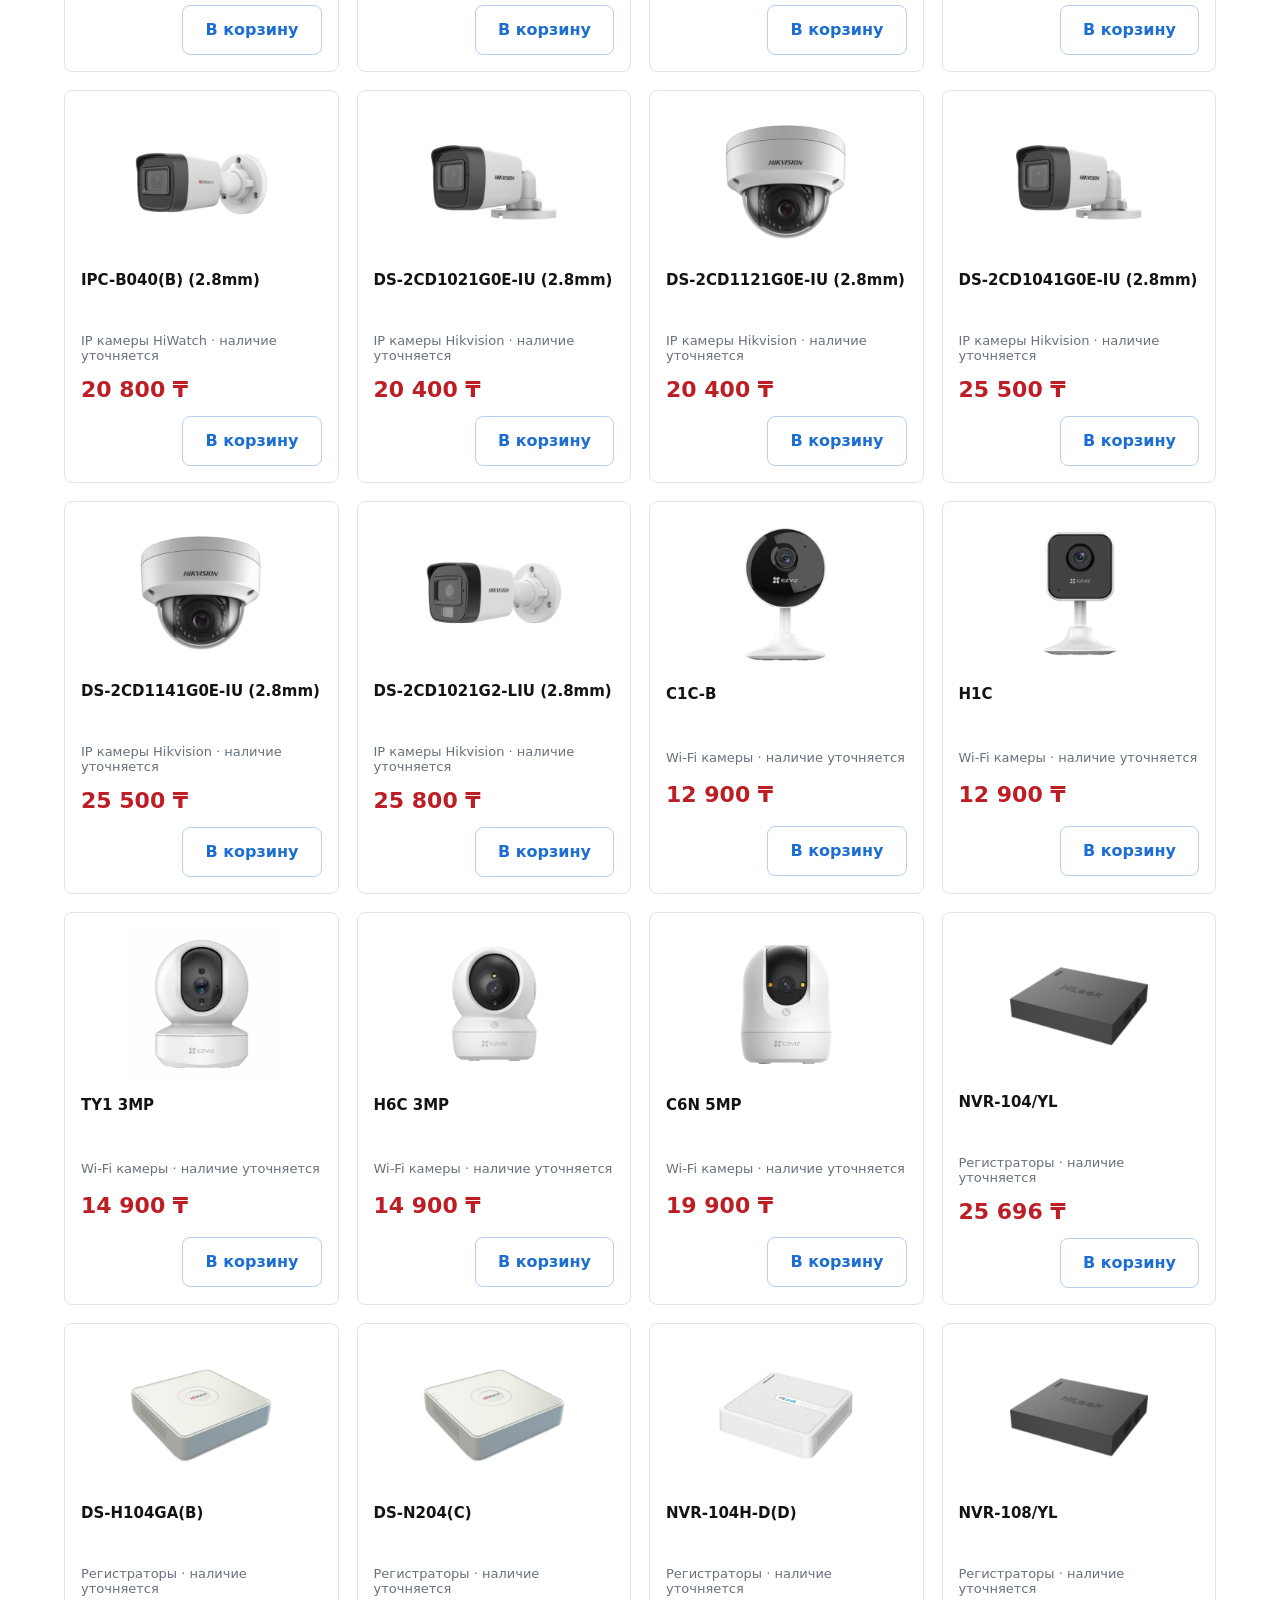
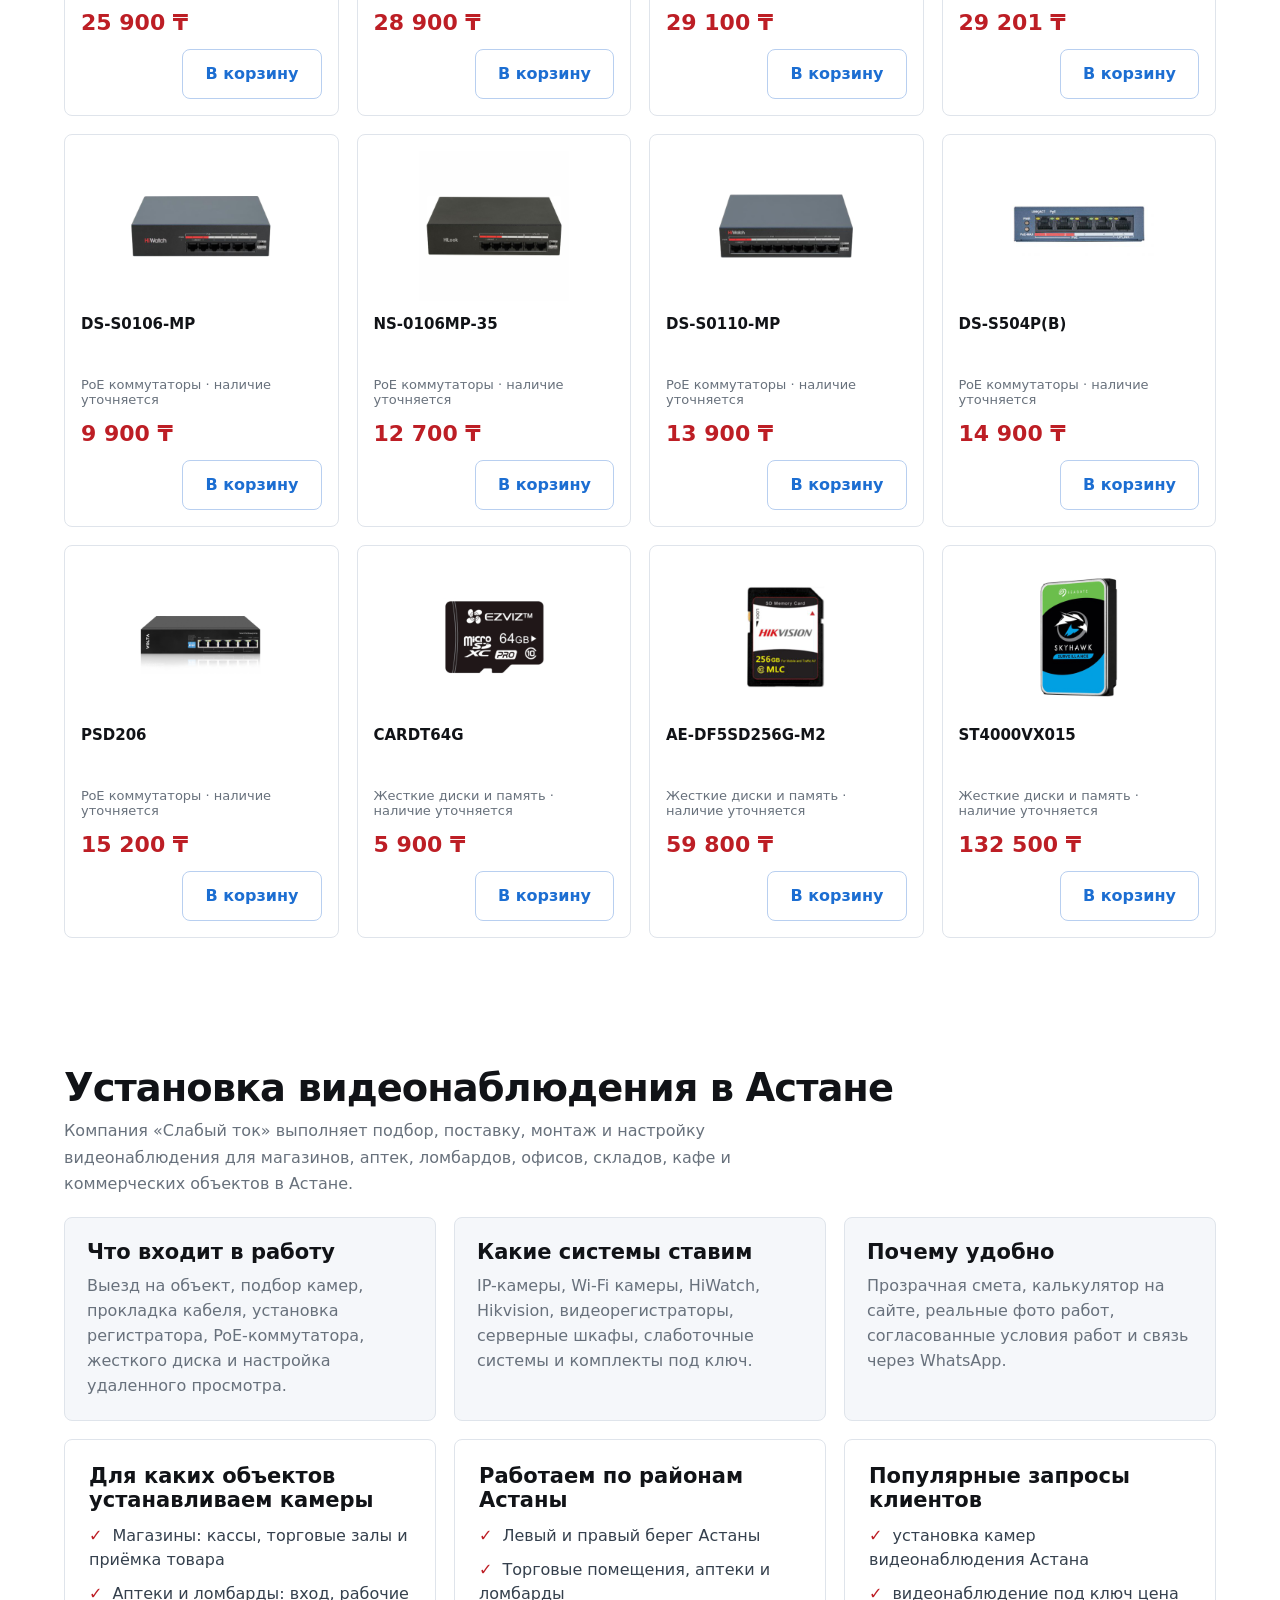
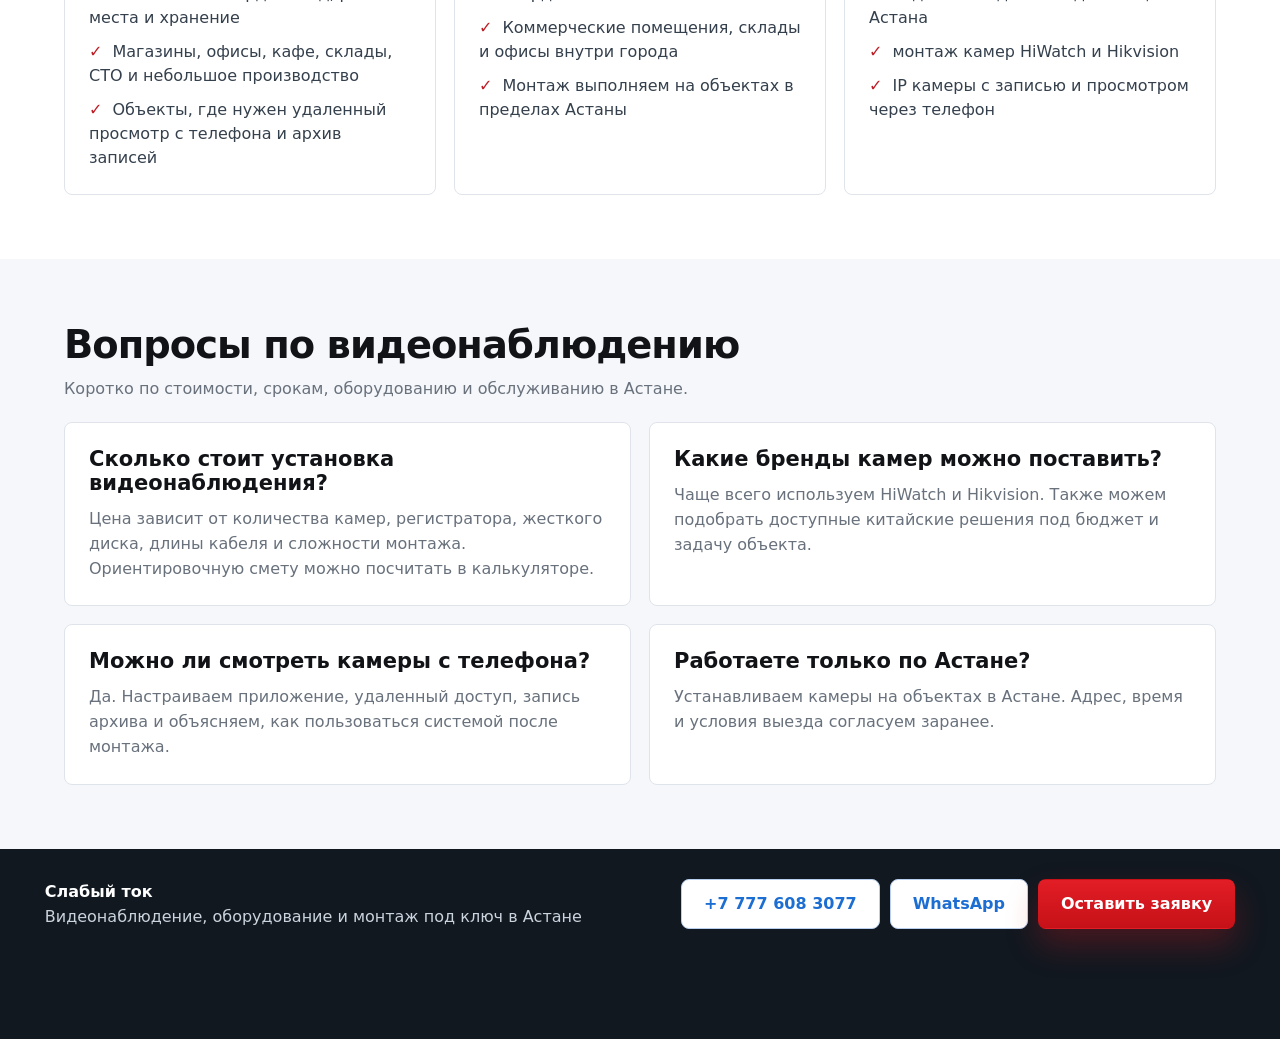
==== commit 773f0001: "Improve Video Astana lead funnels" ====
--- a/index.html
+++ b/index.html
@@ -1,5 +1,5 @@
 <!doctype html>
-<html lang="ru">
+<html lang="ru-KZ">
   <head>
     <meta charset="UTF-8" />
     <meta name="viewport" content="width=device-width, initial-scale=1.0" />
@@ -21,14 +21,17 @@
     <meta property="og:type" content="website" />
     <meta property="og:locale" content="ru_KZ" />
     <meta property="og:site_name" content="Слабый ток" />
-    <meta property="og:title" content="Видеонаблюдение в Астане под ключ" />
+    <meta property="og:title" content="Монтаж камер для бизнеса в Астане" />
     <meta property="og:description" content="Монтаж камер для магазинов, аптек, ломбардов, офисов и складов в Астане. Рассчитайте смету и позвоните специалисту." />
     <meta property="og:url" content="https://video-astana.kz/" />
-    <meta property="og:image" content="https://video-astana.kz/assets/hero-astana-baiterek-camera.png" />
-    <meta property="og:image:alt" content="Видеонаблюдение под ключ в Астане" />
+    <meta property="og:image" content="https://video-astana.kz/assets/works/camera-prep.jpg" />
+    <meta property="og:image:width" content="1600" />
+    <meta property="og:image:height" content="900" />
+    <meta property="og:image:alt" content="Подготовка камер к монтажу на объекте в Астане" />
     <meta name="twitter:card" content="summary_large_image" />
-    <meta name="twitter:title" content="Установка видеонаблюдения в Астане под ключ" />
-    <meta name="twitter:description" content="Камеры HiWatch и Hikvision, монтаж, настройка удаленного просмотра, гарантия и расчет цены онлайн." />
+    <meta name="twitter:title" content="Монтаж камер для бизнеса в Астане" />
+    <meta name="twitter:description" content="Подбор оборудования, монтаж, запись и просмотр с телефона для магазинов, аптек, ломбардов, офисов и складов." />
+    <meta name="twitter:image" content="https://video-astana.kz/assets/works/camera-prep.jpg" />
     <link rel="preload" as="image" href="./assets/works/camera-prep.jpg" />
     <!-- GA4: contact intent only; Google Ads for the separate account requires verified destination IDs -->
     <script async src="https://www.googletagmanager.com/gtag/js?id=G-Z25G5227CP"></script>
@@ -49,6 +52,12 @@
           'currency': 'KZT',
           'business_unit': 'video_astana'
         });
+        gtag('event', 'videoastana_phone_click', {
+          'event_category': 'contact_intent',
+          'event_label': label,
+          'transport_type': 'beacon',
+          'business_unit': 'video_astana'
+        });
       }
       // WhatsApp handoff
       function trackWhatsAppClick(label) {
@@ -58,6 +67,12 @@
           'currency': 'KZT',
           'business_unit': 'video_astana'
         });
+        gtag('event', 'videoastana_whatsapp_click', {
+          'event_category': 'contact_intent',
+          'event_label': label,
+          'transport_type': 'beacon',
+          'business_unit': 'video_astana'
+        });
       }
       // Prepared message opened in WhatsApp; delivery is not confirmed
       function trackFormSubmit(label = 'lead_form') {
@@ -68,15 +83,6 @@
           'business_unit': 'video_astana'
         });
       }
-      document.addEventListener('click', function(event) {
-        var link = event.target.closest && event.target.closest('a[href^="tel:"]');
-        if (!link) return;
-
-        gtag('event', 'videoastana_phone_click', {
-          link_url: link.href,
-          transport_type: 'beacon'
-        });
-      }, true);
     </script>
     <!-- Yandex.Metrika counter -->
     <script type="text/javascript">
@@ -102,10 +108,9 @@
   "name": "Слабый ток",
   "description": "Продажа, монтаж и настройка систем видеонаблюдения, камер HiWatch и Hikvision, регистраторов, PoE-коммутаторов и слаботочных систем в Астане.",
   "url": "https://video-astana.kz/",
-  "image": "https://video-astana.kz/assets/hero-astana-baiterek-camera.png",
+  "image": "https://video-astana.kz/assets/works/camera-prep.jpg",
   "logo": "https://video-astana.kz/assets/site-preview.png",
   "telephone": "+77776083077",
-  "priceRange": "₸₸",
   "address": {
     "@type": "PostalAddress",
     "addressLocality": "Астана",
@@ -115,32 +120,14 @@
     "@type": "City",
     "name": "Астана"
   },
-  "openingHoursSpecification": {
-    "@type": "OpeningHoursSpecification",
-    "dayOfWeek": [
-      "Monday",
-      "Tuesday",
-      "Wednesday",
-      "Thursday",
-      "Friday",
-      "Saturday",
-      "Sunday"
-    ],
-    "opens": "09:00",
-    "closes": "20:00"
-  },
   "contactPoint": {
     "@type": "ContactPoint",
     "telephone": "+77776083077",
     "contactType": "sales",
-    "areaServed": "KZ-AST",
     "availableLanguage": [
       "ru"
     ]
   },
-  "sameAs": [
-    "https://wa.me/77776083077"
-  ],
   "makesOffer": [
     {
       "@type": "Offer",
@@ -288,9 +275,9 @@
 
       <nav class="site-nav" aria-label="Главное меню">
         <a href="#about">О компании</a>
-        <a href="#catalog">Каталог оборудования</a>
+        <a href="/oborudovanie-videonablyudeniya-astana/">Купить оборудование</a>
         <a href="#services">Услуги</a>
-        <a href="#works">Наши работы</a>
+        <a href="#prices">Калькулятор</a>
         <a href="#prices">Цены</a>
         <a href="#contacts">Контакты</a>
       </nav>
@@ -308,12 +295,107 @@
 <div class="business-hero-grid"><div class="business-copy"><p class="eyebrow">АСТАНА · МОНТАЖ ДЛЯ БИЗНЕСА</p>
 <h1 id="hero-title">Установка камер<br>для вашего бизнеса<br><span>в Астане</span></h1>
 <p class="business-lead">Магазин, аптека, ломбард, офис или склад — подберём камеры, проложим кабель и настроим запись и просмотр с телефона.</p>
-<div class="business-actions"><a class="btn primary" href="tel:+77776083077" onclick="trackPhoneClick('hero')">Позвонить: +7 777 608 3077</a><a class="btn outline-light" href="#prices">Рассчитать монтаж</a></div>
+<div class="business-actions"><a class="btn primary" href="#prices">Рассчитать комплект</a><a class="btn outline-light" href="/oborudovanie-videonablyudeniya-astana/">Купить оборудование</a></div>
 <p class="business-caption">Нужен монтаж на объекте в Астане? Назовите тип помещения и адрес — обсудим зоны обзора и состав работ.</p>
 <div class="business-facts"><span>Оборудование + установка</span><span>Смета до начала работ</span><span>Выезд по согласованию</span></div></div>
 <figure class="business-photo"><img src="./assets/works/camera-prep.jpg" alt="Камеры и оборудование при подготовке к монтажу" fetchpriority="high" width="900" height="1000"><figcaption>Подготовка оборудования к установке · фото наших работ</figcaption></figure></div></section>
 
-      <section class="section business-objects" aria-labelledby="objects-title"><div class="section-head"><span class="section-kicker">Под задачу объекта</span><h2 id="objects-title">Камеры там, где нужен контроль</h2><p>Начинаем с зон обзора и требований к архиву. Количество камер определяем по плану помещения.</p></div><div class="business-object-grid"><article><h3>Магазины</h3><p>Вход, касса, торговый зал и зона приёмки товара.</p><button type="button" class="object-request" data-open-modal data-object="Магазины">Обсудить установку →</button></article><article><h3>Аптеки</h3><p>Кассовая зона, вход и помещения хранения. Доступ к записям — для ответственных сотрудников.</p><button type="button" class="object-request" data-open-modal data-object="Аптеки">Обсудить установку →</button></article><article><h3>Ломбарды</h3><p>Вход, приёмная зона и рабочие места. Детализацию изображения и архив согласуем отдельно.</p><button type="button" class="object-request" data-open-modal data-object="Ломбарды">Обсудить установку →</button></article><article><h3>Офисы и склады</h3><p>Входные группы, коридоры, погрузка и движение товара.</p><button type="button" class="object-request" data-open-modal data-object="Офисы и склады">Обсудить установку →</button></article><article><h3>Кафе и рестораны</h3><p>Зал, касса, служебный вход и зона поставок.</p><button type="button" class="object-request" data-open-modal data-object="Кафе и рестораны">Обсудить установку →</button></article><article><h3>СТО и мастерские</h3><p>Въезд, ремонтные посты и места хранения инструмента.</p><button type="button" class="object-request" data-open-modal data-object="СТО и мастерские">Обсудить установку →</button></article></div></section>
+      <section class="section estimate-section estimate-section-early" aria-labelledby="calculator-title">
+        <form class="calculator" id="prices" aria-label="Калькулятор оборудования и монтажа">
+          <div class="calc-head">
+            <span class="section-kicker">Предварительная смета</span>
+            <h2 id="calculator-title">Рассчитайте комплект видеонаблюдения</h2>
+            <p>Выберите, нужен только комплект оборудования или поставка с монтажом. Итоговую конфигурацию и наличие подтвердим после уточнения объекта.</p>
+          </div>
+
+          <fieldset>
+            <legend>Что вам нужно</legend>
+            <div class="segments intent-segments">
+              <label>
+                <input type="radio" name="requestType" value="equipment" />
+                <span><strong>Только оборудование</strong><small>Камеры, регистратор, диск, PoE и кабель</small></span>
+              </label>
+              <label>
+                <input type="radio" name="requestType" value="turnkey" checked />
+                <span><strong>Оборудование + монтаж</strong><small>Комплект, установка и настройка</small></span>
+              </label>
+            </div>
+          </fieldset>
+
+          <label class="calc-object-label" for="calculatorObject">
+            Тип объекта
+            <select id="calculatorObject" name="calculatorObject">
+              <option>Магазин</option>
+              <option>Аптека</option>
+              <option>Ломбард</option>
+              <option>Офис или склад</option>
+              <option>Кафе или ресторан</option>
+              <option>СТО или мастерская</option>
+              <option>Дом или квартира</option>
+              <option>Другой объект в Астане</option>
+            </select>
+          </label>
+
+          <fieldset>
+            <legend>Тип системы</legend>
+            <div class="segments">
+              <label><input type="radio" name="systemType" value="wifi" />Wi-Fi камера</label>
+              <label><input type="radio" name="systemType" value="ip" checked />Система IP-камер</label>
+            </div>
+          </fieldset>
+
+          <fieldset class="calc-branch" data-branch="wifi" hidden>
+            <legend>Камера</legend>
+            <div class="segments">
+              <label><input type="radio" name="wifiType" value="outdoor" checked />Уличная</label>
+              <label><input type="radio" name="wifiType" value="indoor" />Внутренняя</label>
+            </div>
+          </fieldset>
+
+          <div class="calc-branch" data-branch="ip">
+            <div class="range-row">
+              <div>
+                <span>Количество камер</span>
+                <strong><span id="cameraCountLabel">4</span> шт.</strong>
+              </div>
+              <input aria-label="Количество камер" id="cameras" type="range" min="1" max="32" value="4" />
+            </div>
+
+            <fieldset>
+              <legend>Жесткий диск и архив</legend>
+              <div class="hdd-grid" id="hddOptions">
+                <label><input type="radio" name="hdd" value="500gb" />500 ГБ <span data-hdd-days="500gb"></span></label>
+                <label><input type="radio" name="hdd" value="1tb" checked />1 ТБ <span data-hdd-days="1tb"></span></label>
+                <label><input type="radio" name="hdd" value="2tb" />2 ТБ <span data-hdd-days="2tb"></span></label>
+                <label><input type="radio" name="hdd" value="4tb" />4 ТБ <span data-hdd-days="4tb"></span></label>
+                <label><input type="radio" name="hdd" value="6tb" />6 ТБ <span data-hdd-days="6tb"></span></label>
+                <label><input type="radio" name="hdd" value="8tb" />8 ТБ <span data-hdd-days="8tb"></span></label>
+              </div>
+            </fieldset>
+
+            <div class="toggle-grid">
+              <label><input type="checkbox" id="monitorOption" />Монитор <span>42 000 ₸</span></label>
+              <label><input type="checkbox" id="boxOption" />Металлический ящик 6U <span>35 500 ₸</span></label>
+            </div>
+          </div>
+
+          <div class="total-box">
+            <div class="estimate-list" id="estimateList" aria-live="polite"></div>
+            <div class="estimate-summary" aria-live="polite">
+              <span>Оборудование <strong id="equipmentSubtotal">0 ₸</strong></span>
+              <span id="installationSubtotalRow">Монтаж <strong id="installationSubtotal">0 ₸</strong></span>
+            </div>
+            <span>ИТОГО <strong id="calcTotal">0 ₸</strong></span>
+            <small id="calcTotalNote">Смета считается по выбранной конфигурации</small>
+          </div>
+
+          <a class="btn primary full" id="calcRequestLink" href="https://wa.me/77776083077" target="_blank" rel="noopener">Получить смету в WhatsApp</a>
+          <p class="calc-note">Это ориентировочный расчёт. Наличие, состав комплекта и итоговую стоимость подтверждаем перед заказом.</p>
+        </form>
+        <p class="archive-note">Глубина архива зависит от разрешения, частоты кадров, сжатия и режима записи. Объём диска подбираем под требуемый срок хранения.</p>
+      </section>
+
+      <section class="section business-objects" aria-labelledby="objects-title"><div class="section-head"><span class="section-kicker">Под задачу объекта</span><h2 id="objects-title">Камеры там, где нужен контроль</h2><p>Начинаем с зон обзора и требований к архиву. Количество камер определяем по плану помещения.</p></div><div class="business-object-grid"><article><h3><a href="/videonablyudenie-dlya-magazina-astana/">Магазины</a></h3><p>Вход, касса, торговый зал и зона приёмки товара.</p><button type="button" class="object-request" data-open-modal data-object="Магазины">Обсудить установку →</button></article><article><h3><a href="/videonablyudenie-dlya-apteki-astana/">Аптеки</a></h3><p>Кассовая зона, вход и помещения хранения. Доступ к записям — для ответственных сотрудников.</p><button type="button" class="object-request" data-open-modal data-object="Аптеки">Обсудить установку →</button></article><article><h3><a href="/videonablyudenie-dlya-lombarda-astana/">Ломбарды</a></h3><p>Вход, приёмная зона и рабочие места. Детализацию изображения и архив согласуем отдельно.</p><button type="button" class="object-request" data-open-modal data-object="Ломбарды">Обсудить установку →</button></article><article><h3>Офисы и склады</h3><p>Входные группы, коридоры, погрузка и движение товара.</p><button type="button" class="object-request" data-open-modal data-object="Офисы и склады">Обсудить установку →</button></article><article><h3>Кафе и рестораны</h3><p>Зал, касса, служебный вход и зона поставок.</p><button type="button" class="object-request" data-open-modal data-object="Кафе и рестораны">Обсудить установку →</button></article><article><h3>СТО и мастерские</h3><p>Въезд, ремонтные посты и места хранения инструмента.</p><button type="button" class="object-request" data-open-modal data-object="СТО и мастерские">Обсудить установку →</button></article></div></section>
 
 
 
@@ -400,63 +482,6 @@
         </div>
       </section>
 
-      <section class="section estimate-section" aria-label="Расчёт стоимости"><form class="calculator" id="prices" aria-label="Калькулятор стоимости">
-            <div class="calc-head">
-              <h2>Рассчитайте оборудование и монтаж</h2><p>Предварительный расчёт. Итоговая смета — после уточнения объекта, кабельных трасс и условий монтажа.</p>
-            </div>
-
-            <fieldset>
-              <legend>Тип системы</legend>
-              <div class="segments">
-                <label><input type="radio" name="systemType" value="wifi" />Wi-Fi камера</label>
-                <label><input type="radio" name="systemType" value="ip" checked />Система IP-камер</label>
-              </div>
-            </fieldset>
-
-            <fieldset class="calc-branch" data-branch="wifi" hidden>
-              <legend>Камера</legend>
-              <div class="segments">
-                <label><input type="radio" name="wifiType" value="outdoor" checked />Уличная</label>
-                <label><input type="radio" name="wifiType" value="indoor" />Внутренняя</label>
-              </div>
-            </fieldset>
-
-            <div class="calc-branch" data-branch="ip">
-              <div class="range-row">
-                <div>
-                  <span>Количество камер</span>
-                  <strong><span id="cameraCountLabel">4</span> шт.</strong>
-                </div>
-                <input aria-label="Количество камер" id="cameras" type="range" min="1" max="32" value="4" />
-              </div>
-
-              <fieldset>
-                <legend>Жесткий диск и архив</legend>
-                <div class="hdd-grid" id="hddOptions">
-                  <label><input type="radio" name="hdd" value="500gb" />500 ГБ <span data-hdd-days="500gb"></span></label>
-                  <label><input type="radio" name="hdd" value="1tb" checked />1 ТБ <span data-hdd-days="1tb"></span></label>
-                  <label><input type="radio" name="hdd" value="2tb" />2 ТБ <span data-hdd-days="2tb"></span></label>
-                  <label><input type="radio" name="hdd" value="4tb" />4 ТБ <span data-hdd-days="4tb"></span></label>
-                  <label><input type="radio" name="hdd" value="6tb" />6 ТБ <span data-hdd-days="6tb"></span></label>
-                  <label><input type="radio" name="hdd" value="8tb" />8 ТБ <span data-hdd-days="8tb"></span></label>
-                </div>
-              </fieldset>
-
-              <div class="toggle-grid">
-                <label><input type="checkbox" id="monitorOption" />Монитор <span>42 000 ₸</span></label>
-                <label><input type="checkbox" id="boxOption" />Металлический ящик 6U <span>35 500 ₸</span></label>
-              </div>
-            </div>
-
-            <div class="total-box">
-              <div class="estimate-list" id="estimateList" aria-live="polite"></div>
-              <span>ИТОГО <strong id="calcTotal">0 ₸</strong></span>
-              <small>Смета считается автоматически по выбранной конфигурации</small>
-            </div>
-
-            <a class="btn primary full" id="calcRequestLink" href="https://wa.me/77776083077" target="_blank" rel="noopener">Обсудить смету в WhatsApp</a>
-            <p class="calc-note">Точная стоимость после выезда специалиста</p>
-          </form><p class="archive-note">Глубина архива зависит от разрешения, частоты кадров, сжатия и режима записи. Объём диска подбираем под требуемый срок хранения.</p></section>
 <section class="section catalog-section" id="catalog">
         <div class="section-head split">
           <div>
@@ -609,7 +634,7 @@
         </label>
         <label>
           Телефон
-          <input id="leadPhone" name="Телефон" type="tel" required pattern="[+0-9() .\-]{10,24}" autocomplete="tel" minlength="10" maxlength="24" placeholder="8 ___ ___ __ __" />
+          <input id="leadPhone" name="Телефон" type="tel" required pattern="[+0-9\(\) .\-]{10,24}" autocomplete="tel" minlength="10" maxlength="24" placeholder="8 ___ ___ __ __" />
         </label>
         <label>Тип объекта<select id="leadObject" name="Объект"><option>Магазин</option><option>Аптека</option><option>Ломбард</option><option>Офис или склад</option><option>Кафе или ресторан</option><option>СТО или мастерская</option><option>Другой объект в Астане</option></select></label><label>
           Комментарий
--- a/styles.css
+++ b/styles.css
@@ -1786,6 +1786,8 @@
 .business-object-grid { display: grid; grid-template-columns: repeat(3,minmax(0,1fr)); gap: 0 28px; }
 .business-object-grid article { border-top: 1px solid #cbd1d8; padding: 24px 0; display: flex; flex-direction: column; align-items: flex-start; }
 .business-object-grid h3 { font-size: 22px; margin: 0 0 12px; }
+.business-object-grid h3 a { color: inherit; text-decoration-color: rgba(164,20,27,.35); text-underline-offset: 5px; }
+.business-object-grid h3 a:hover { color: #a4141b; text-decoration-color: currentColor; }
 .business-object-grid p { color: #535e69; line-height: 1.6; margin: 0 0 20px; }
 .object-request { margin-top: auto; background: transparent; border: 0; padding: 8px 0; color: #a4141b; font-weight: 700; text-align: left; }
 .estimate-section { background: #e9edf1; }
@@ -1837,3 +1839,101 @@
 .calc-head h2 { overflow-wrap: anywhere; }
 .calculator input[type="radio"] { margin-inline: 0; }
 @media(max-width: 430px) { .calc-head h2 { font-size: 26px; } .calculator { padding: 20px 16px; } }
+
+/* Two-intent calculator: equipment sales and turnkey installation. */
+.estimate-section-early {
+  max-width: none;
+  background: #e9edf1;
+  border-bottom: 1px solid #d4dae1;
+}
+
+.estimate-section-early .calculator {
+  width: min(100%, 920px);
+  margin: 0 auto;
+}
+
+.calc-head .section-kicker {
+  display: block;
+  margin-bottom: 10px;
+  text-align: center;
+}
+
+.calc-head p {
+  max-width: 680px;
+  margin: 12px auto 0;
+  text-align: center;
+}
+
+.intent-segments {
+  grid-template-columns: repeat(2, minmax(0, 1fr));
+}
+
+.intent-segments label {
+  min-height: 78px;
+  padding: 14px 16px;
+  justify-content: flex-start;
+  text-align: left;
+}
+
+.intent-segments label > span {
+  display: grid;
+  gap: 5px;
+}
+
+.intent-segments strong {
+  font-size: 15px;
+}
+
+.intent-segments small {
+  color: var(--muted);
+  font-size: 12px;
+  font-weight: 600;
+  line-height: 1.45;
+}
+
+.calc-object-label {
+  display: grid;
+  gap: 7px;
+}
+
+.calc-object-label select {
+  margin-top: 0;
+}
+
+.estimate-summary {
+  display: grid;
+  gap: 7px;
+  margin: 0 0 14px;
+  padding: 12px 0;
+  border-top: 1px solid var(--line);
+  border-bottom: 1px solid var(--line);
+  color: #4d5865;
+  font-size: 14px;
+  text-align: left;
+}
+
+.estimate-summary span {
+  display: flex;
+  justify-content: space-between;
+  gap: 16px;
+}
+
+.estimate-summary strong {
+  color: var(--ink);
+  white-space: nowrap;
+}
+
+.estimate-summary [hidden] {
+  display: none;
+}
+
+@media(max-width: 560px) {
+  .intent-segments,
+  .segments {
+    grid-template-columns: 1fr;
+  }
+
+  .intent-segments label {
+    min-height: 70px;
+  }
+}
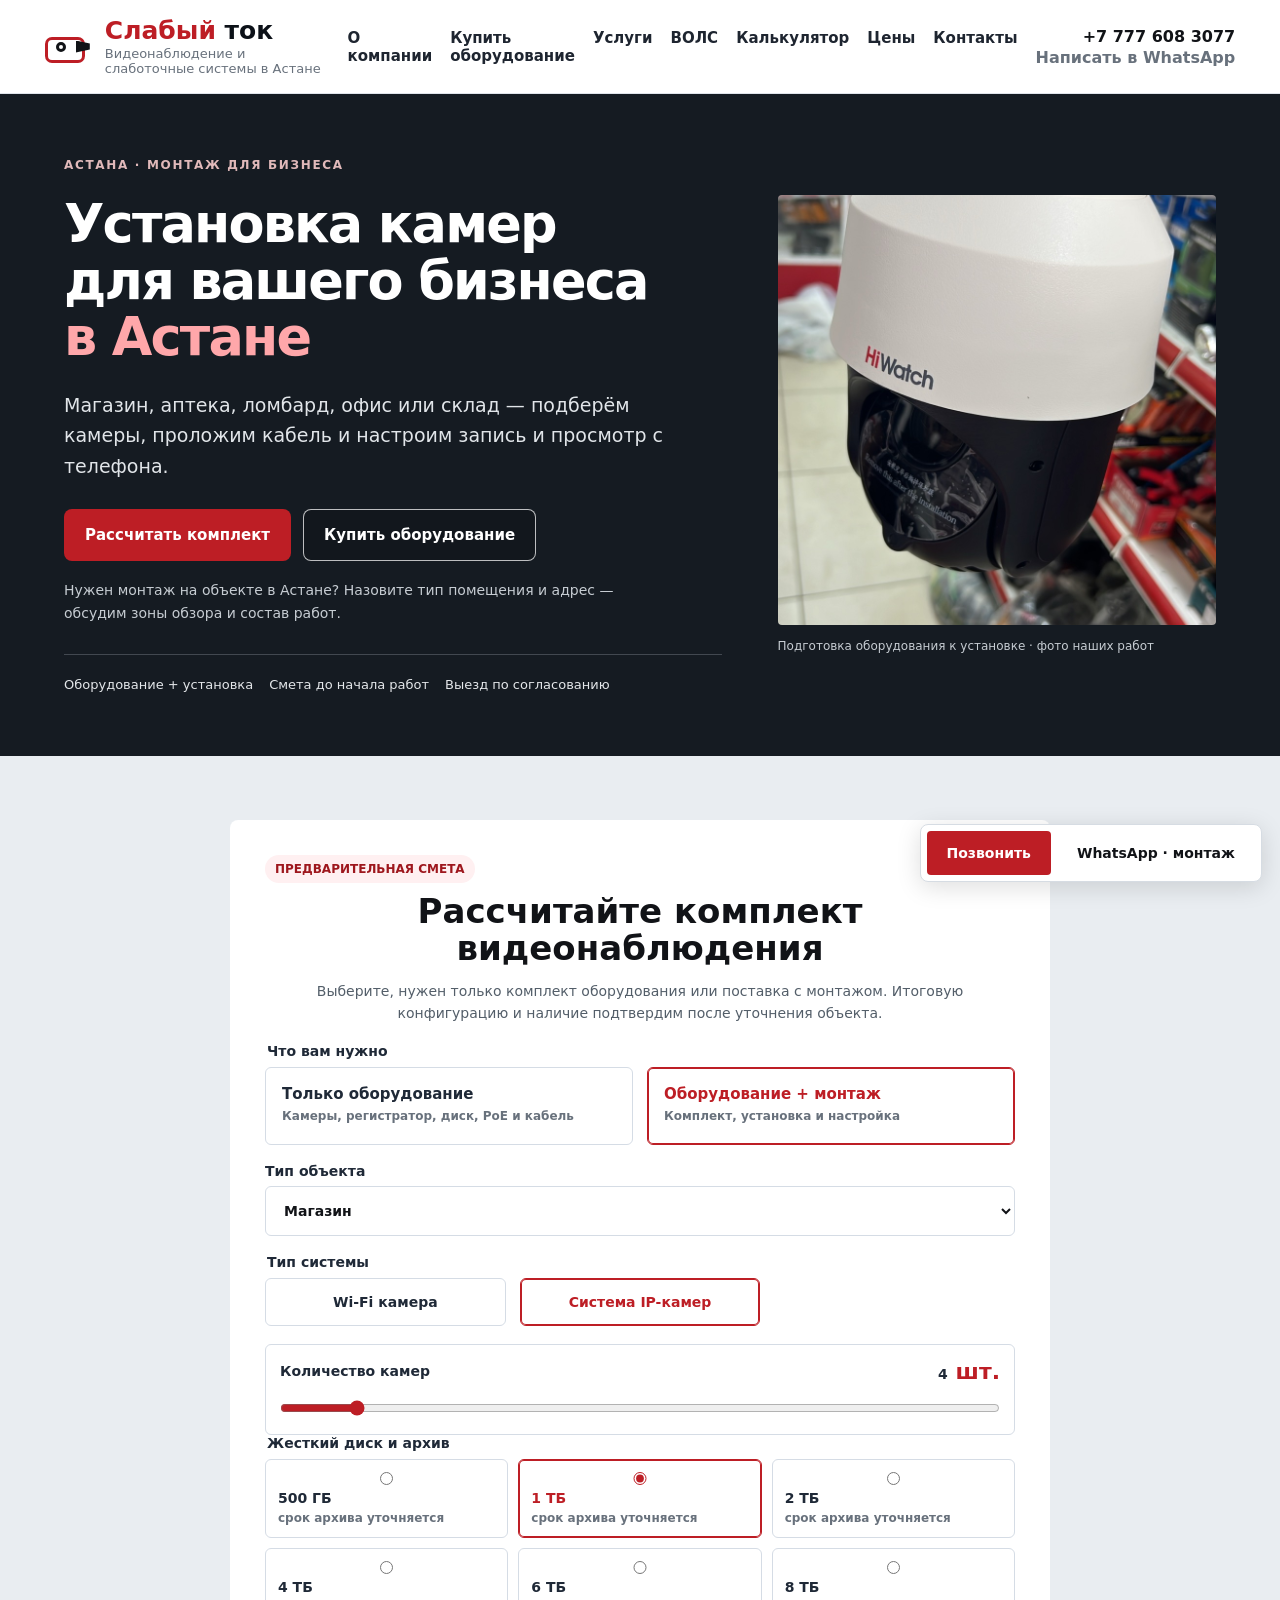
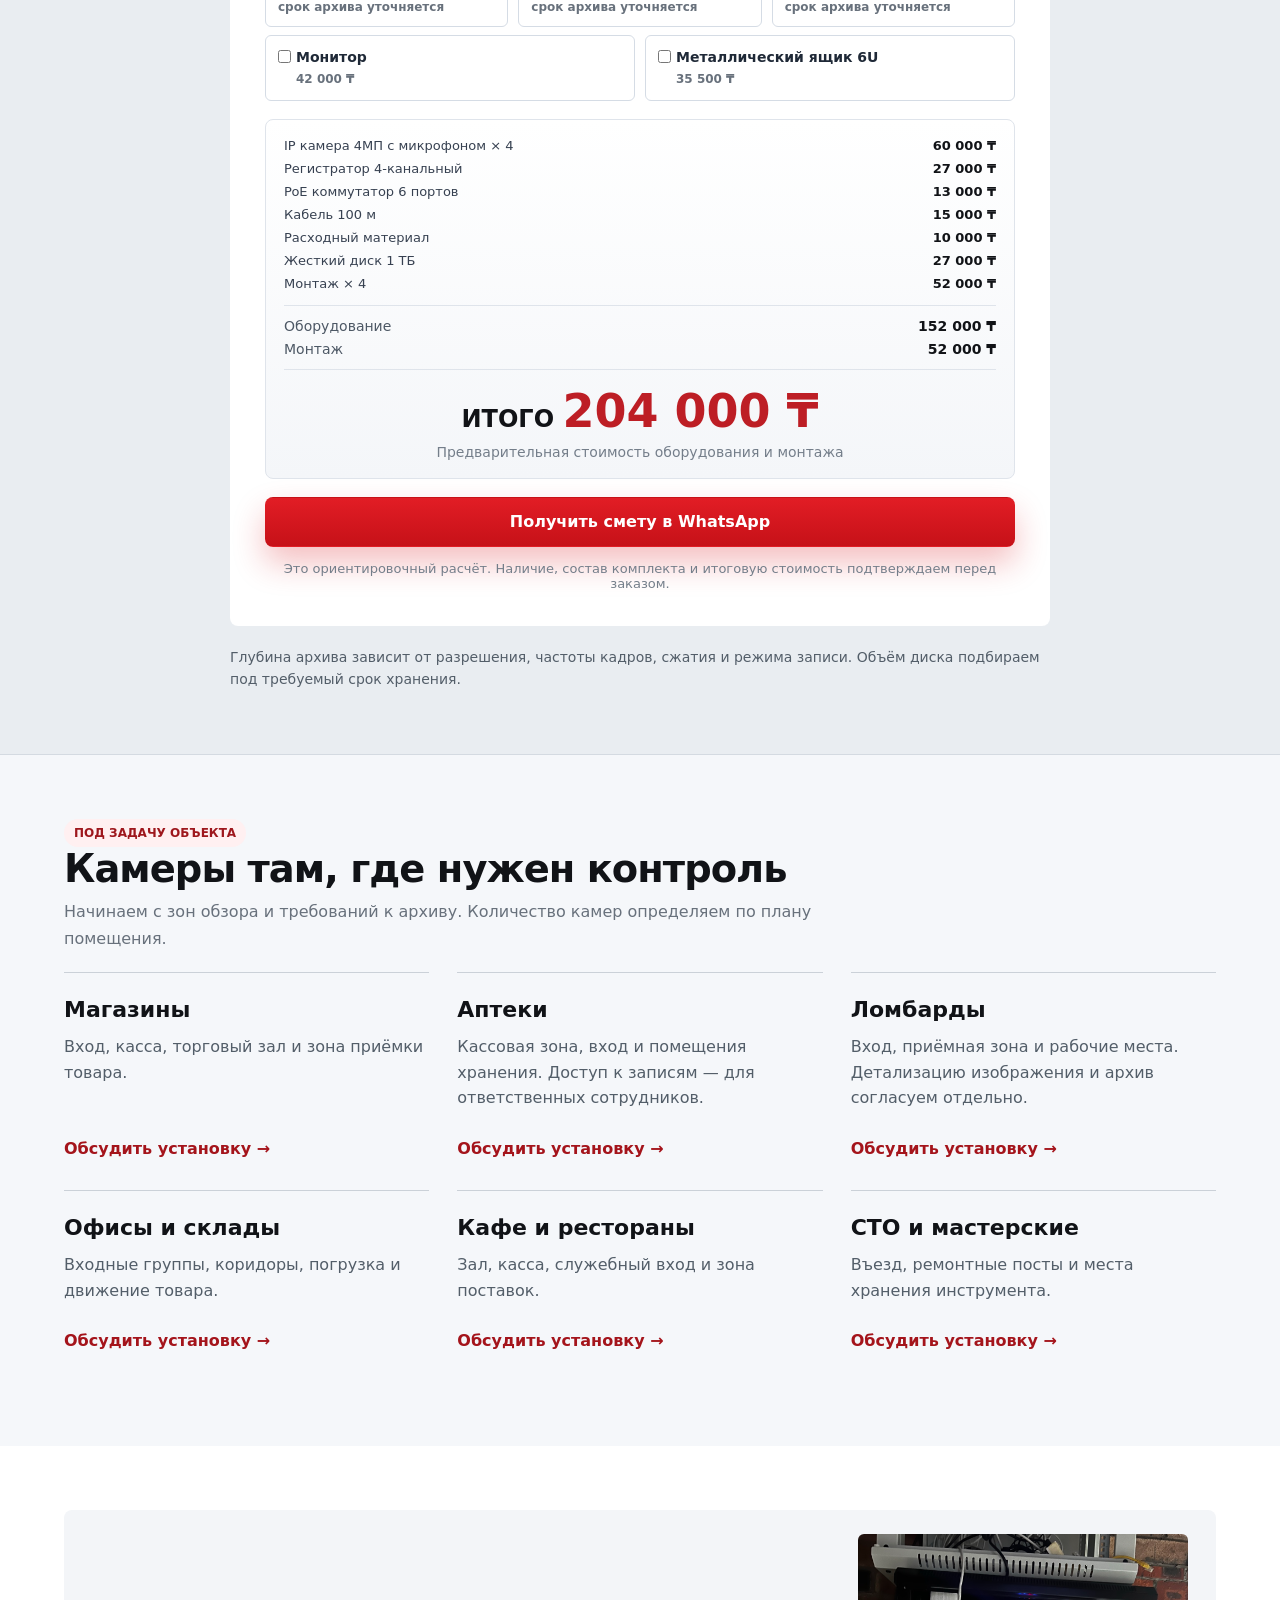
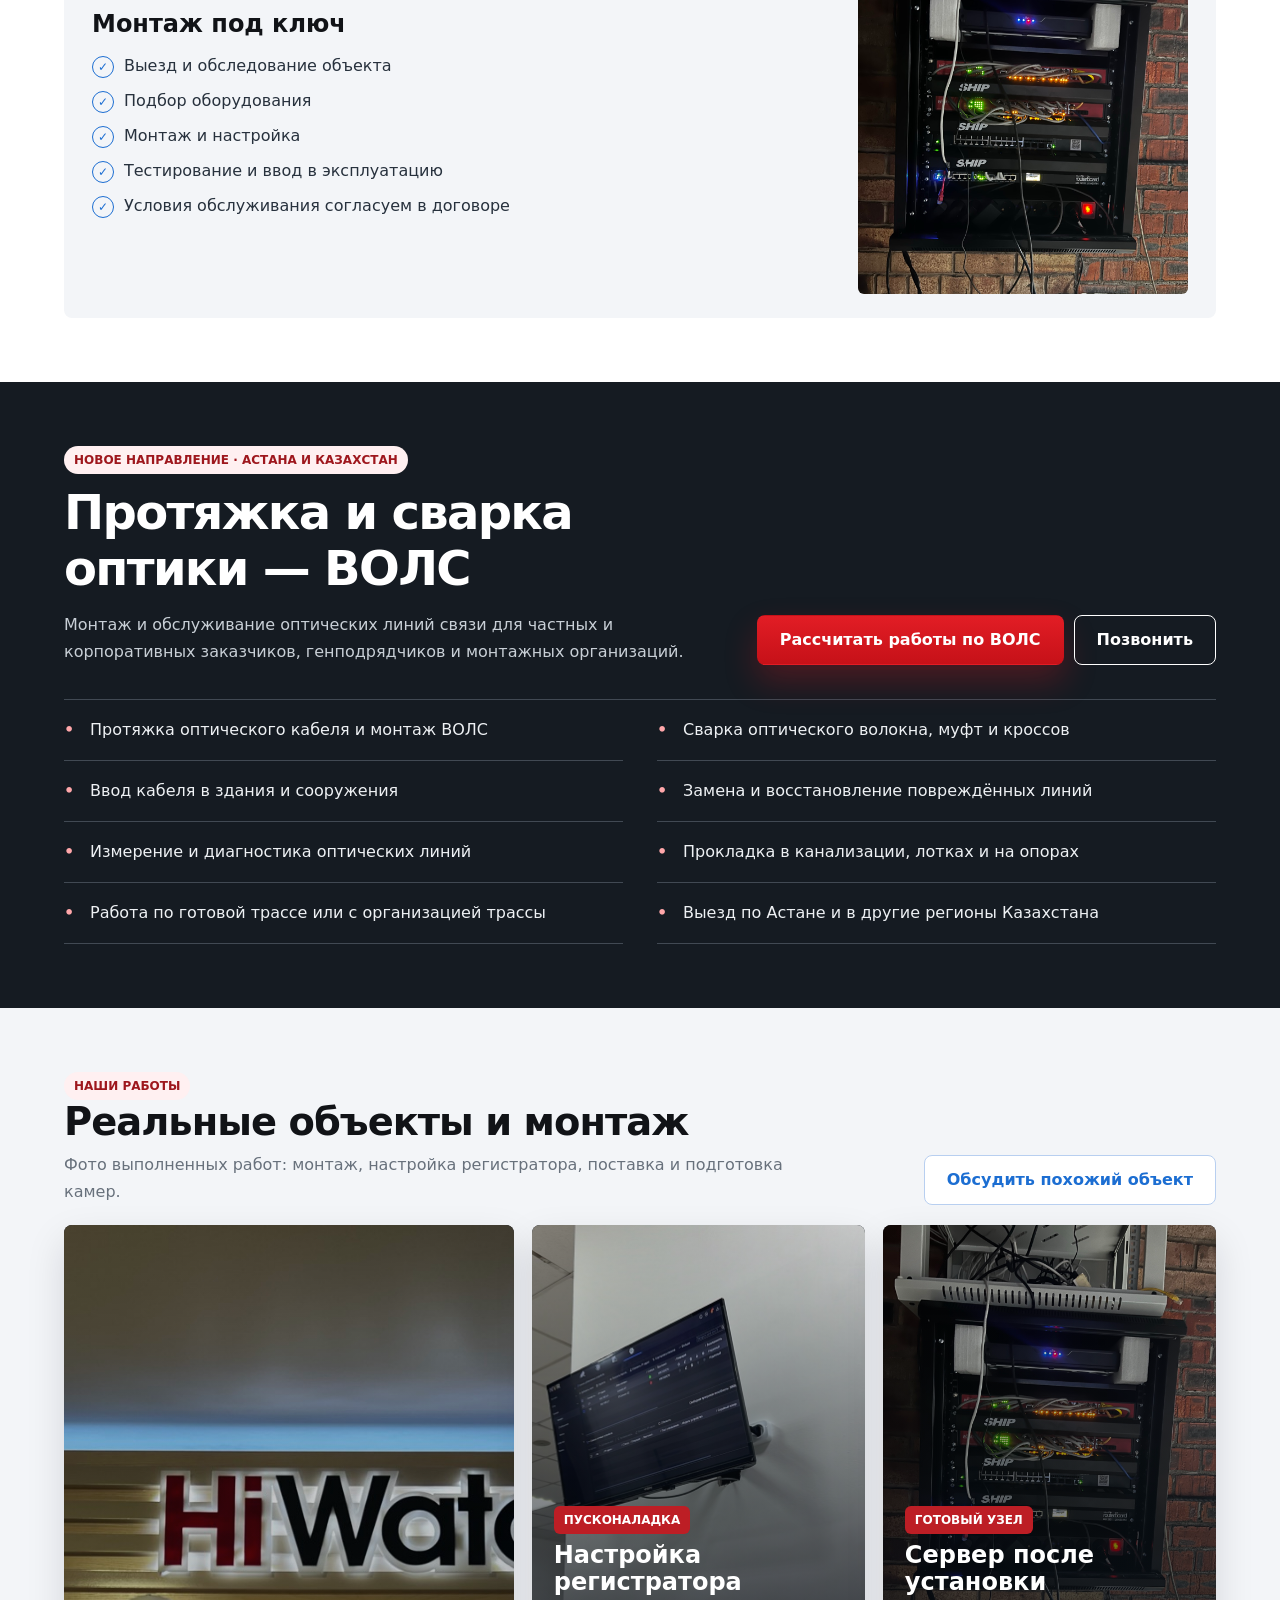
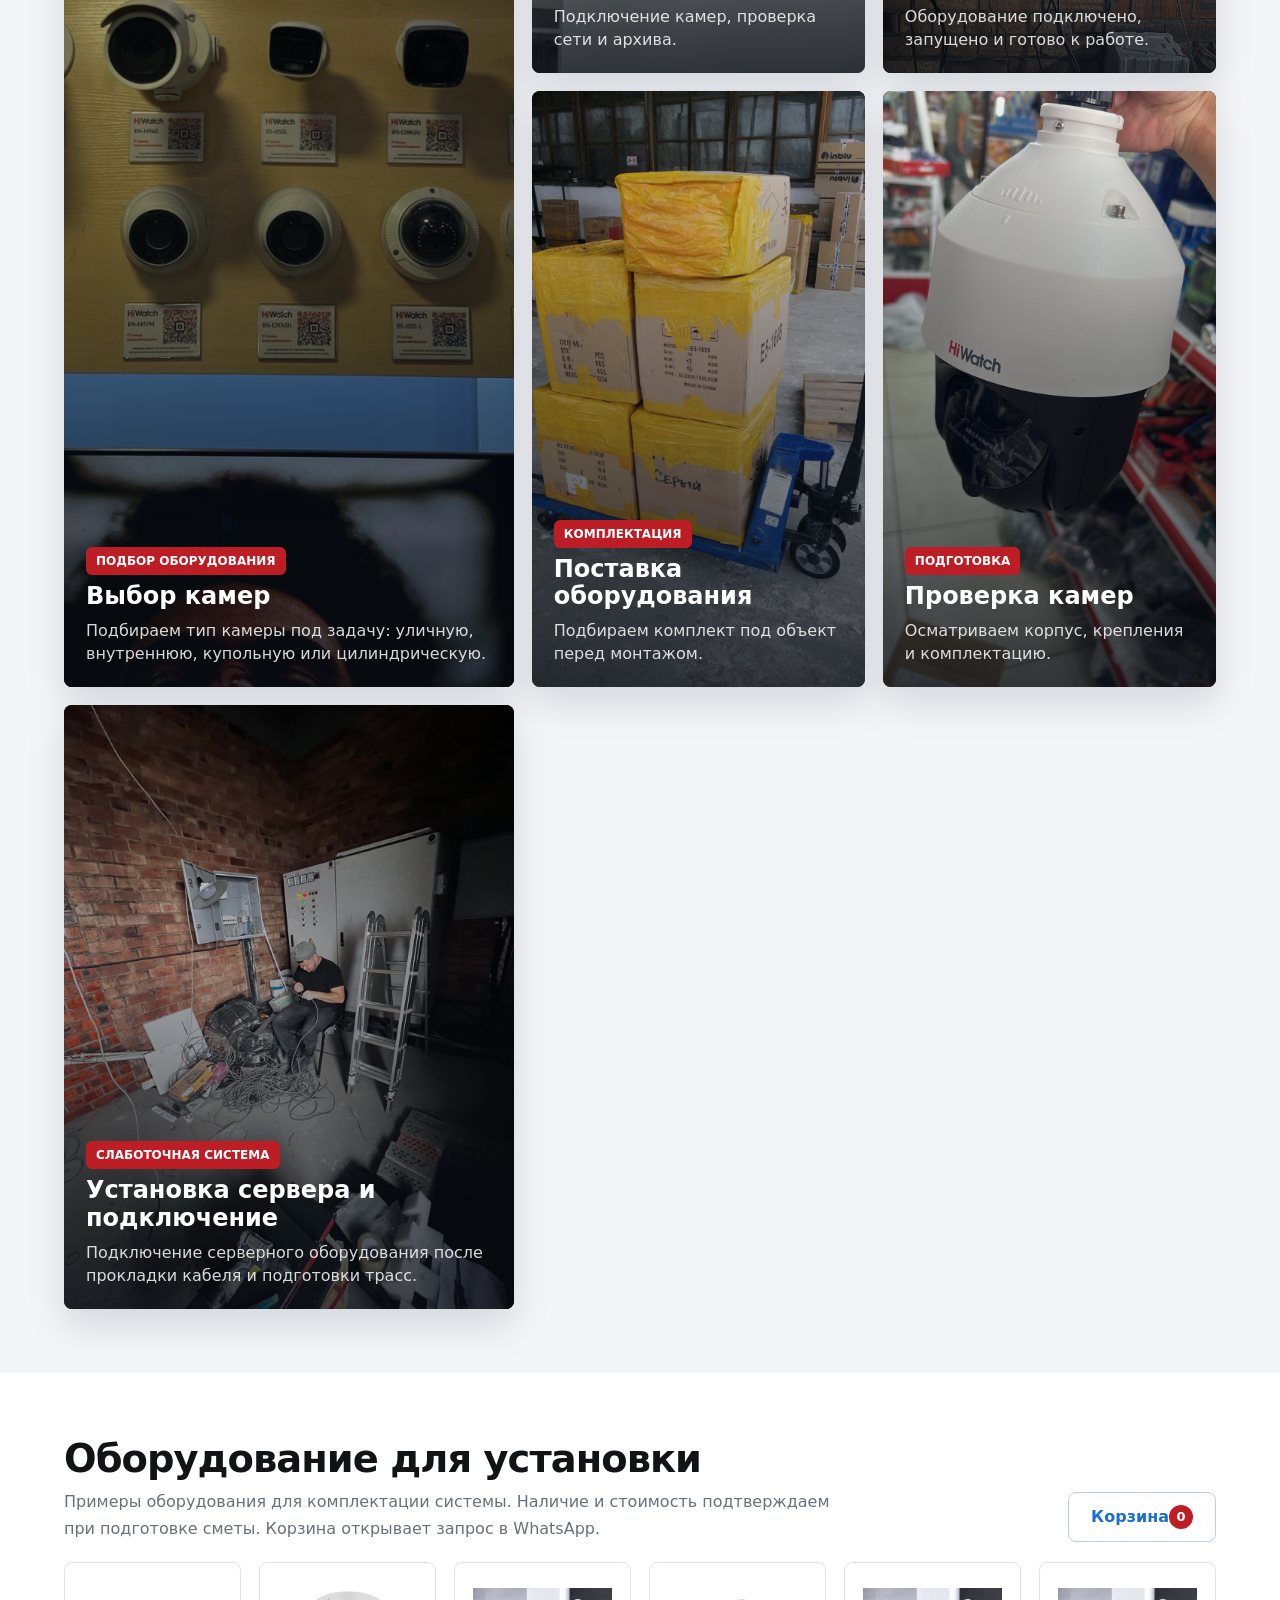
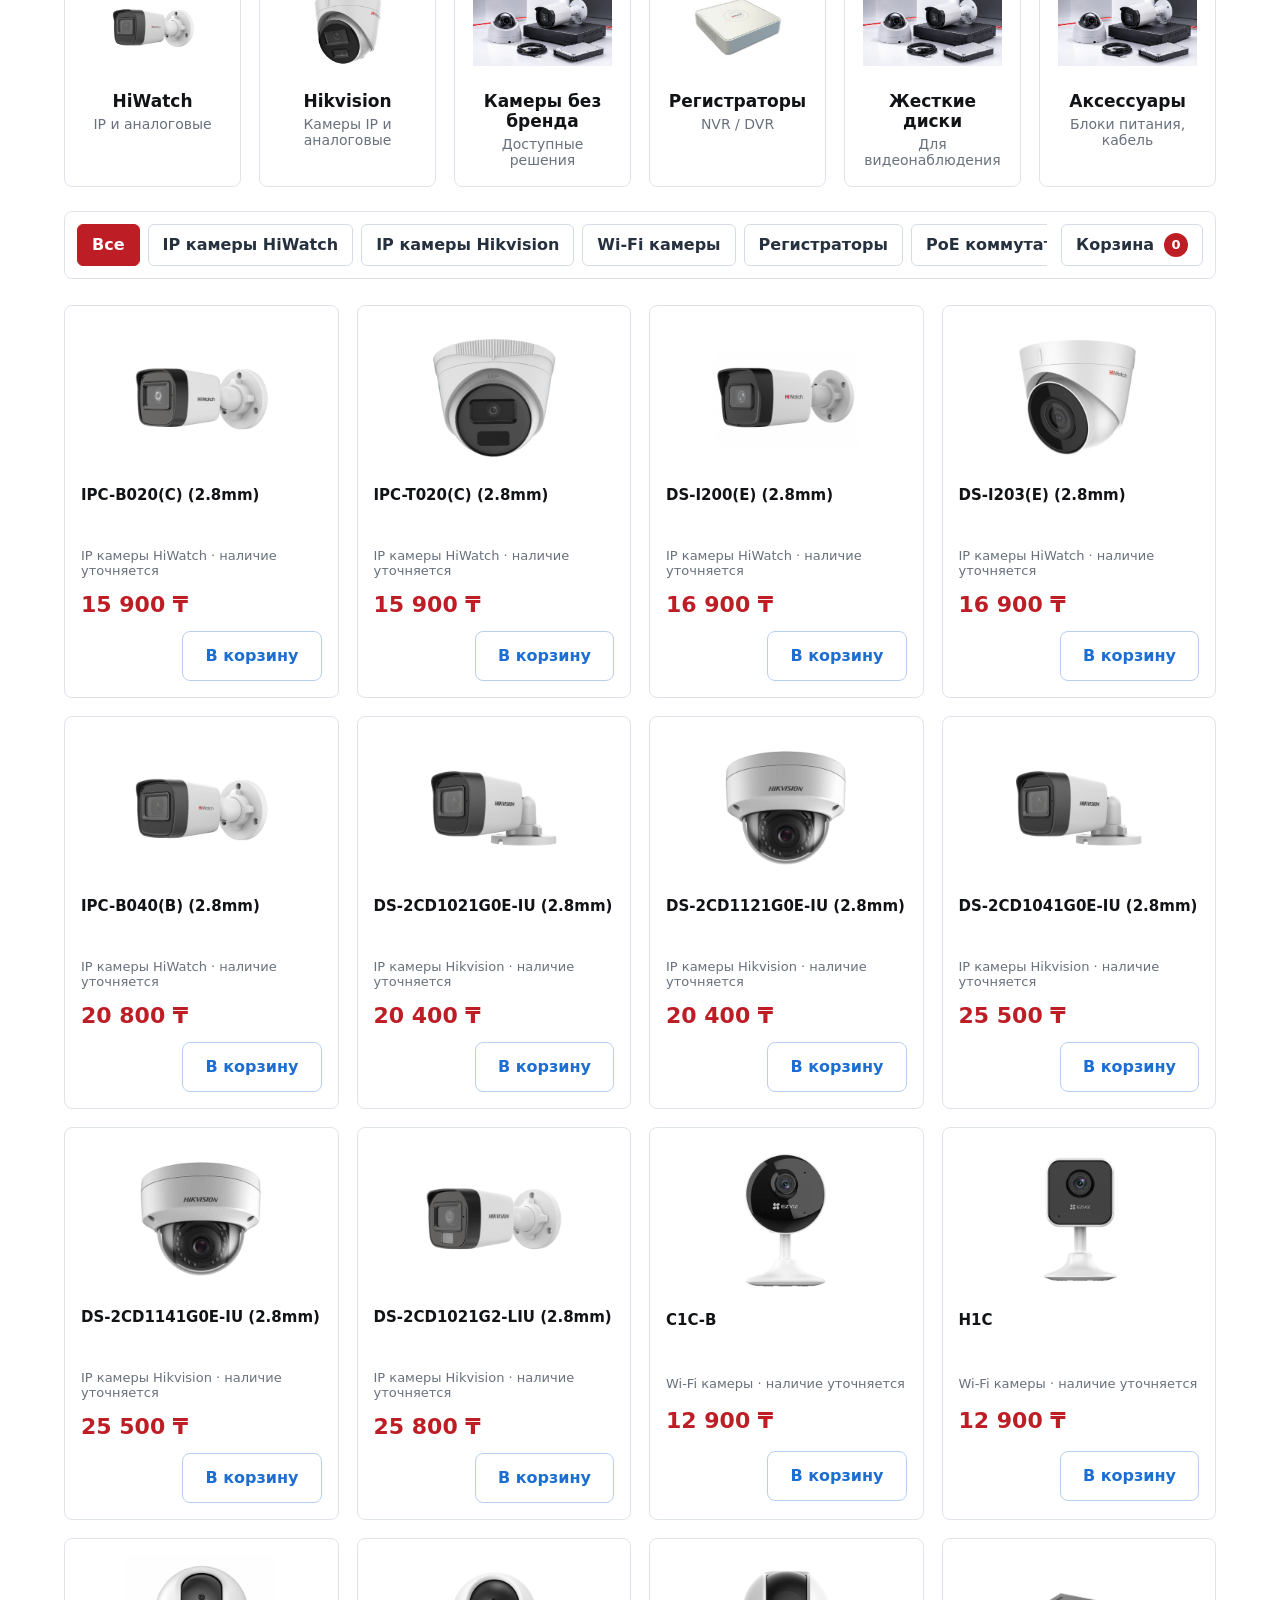
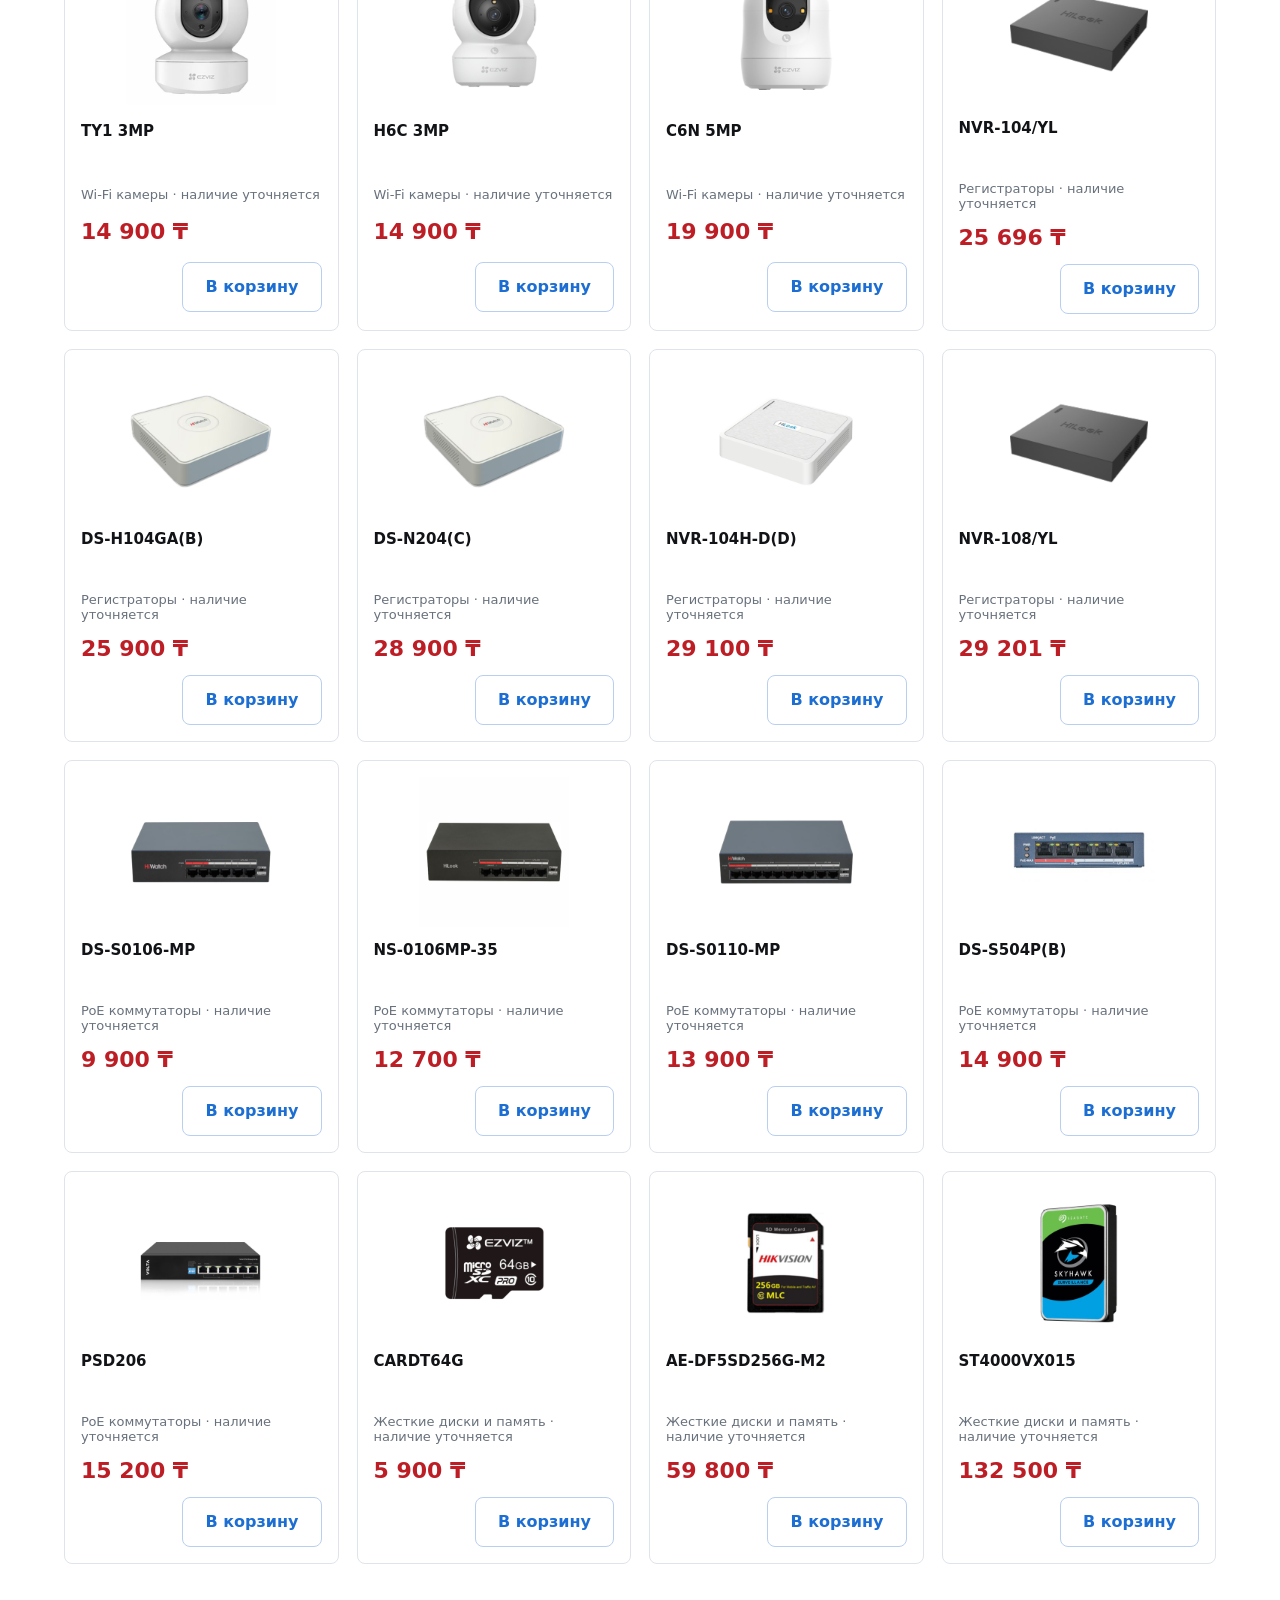
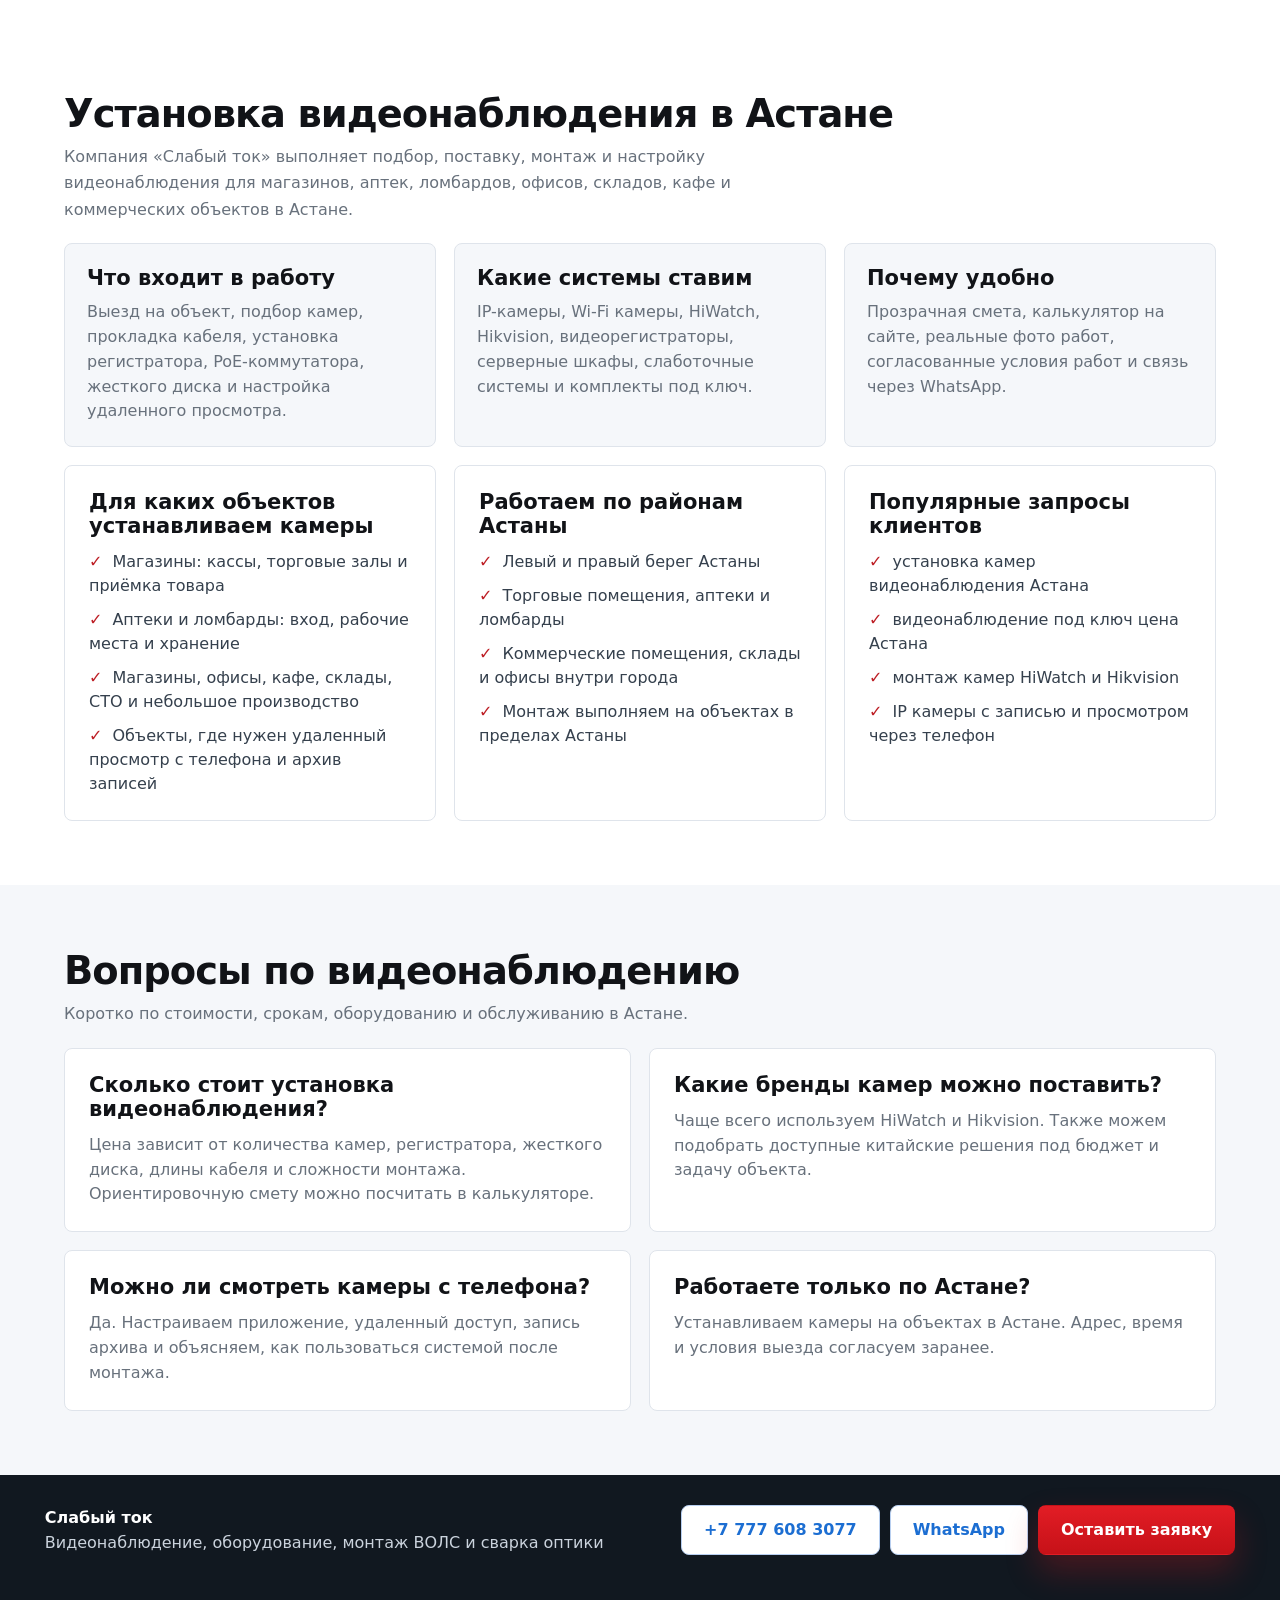
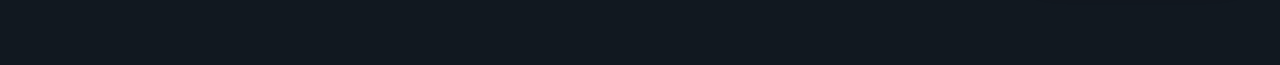
==== commit 492c37ad: "Add fiber optic installation service" ====
--- a/index.html
+++ b/index.html
@@ -33,7 +33,7 @@
     <meta name="twitter:description" content="Подбор оборудования, монтаж, запись и просмотр с телефона для магазинов, аптек, ломбардов, офисов и складов." />
     <meta name="twitter:image" content="https://video-astana.kz/assets/works/camera-prep.jpg" />
     <link rel="preload" as="image" href="./assets/works/camera-prep.jpg" />
-    <!-- GA4: contact intent only; Google Ads for the separate account requires verified destination IDs -->
+    <!-- GA4 plus verified secondary Google Ads contact-intent conversions -->
     <script async src="https://www.googletagmanager.com/gtag/js?id=G-Z25G5227CP"></script>
     <script>
       window.dataLayer = window.dataLayer || [];
@@ -43,6 +43,17 @@
         'send_page_view': true,
         'groups': 'video_astana'
       });
+      gtag('config', 'AW-18455982142');
+
+      function trackGoogleAdsQuote(requestType = 'turnkey') {
+        const destination = requestType === 'equipment'
+          ? 'AW-18455982142/CqNpCKahyokdEL7gv-BE'
+          : 'AW-18455982142/9QebCNLnxYkdEL7gv-BE';
+        gtag('event', 'conversion', {
+          'send_to': destination,
+          'transport_type': 'beacon'
+        });
+      }
 
       // Contact clicks are intent, not verified calls or sales
       function trackPhoneClick(label = 'phone_click') {
@@ -277,6 +288,7 @@
         <a href="#about">О компании</a>
         <a href="/oborudovanie-videonablyudeniya-astana/">Купить оборудование</a>
         <a href="#services">Услуги</a>
+        <a href="/montazh-vols-svarka-optiki-astana/">ВОЛС</a>
         <a href="#prices">Калькулятор</a>
         <a href="#prices">Цены</a>
         <a href="#contacts">Контакты</a>
@@ -415,6 +427,30 @@
         </div>
       </section>
 
+      <section class="section vols-section" id="vols" aria-labelledby="vols-title">
+        <div class="vols-intro">
+          <div>
+            <span class="section-kicker">Новое направление · Астана и Казахстан</span>
+            <h2 id="vols-title">Протяжка и сварка оптики — ВОЛС</h2>
+            <p>Монтаж и обслуживание оптических линий связи для частных и корпоративных заказчиков, генподрядчиков и монтажных организаций.</p>
+          </div>
+          <div class="vols-actions">
+            <a class="btn primary" href="/montazh-vols-svarka-optiki-astana/">Рассчитать работы по ВОЛС</a>
+            <a class="btn secondary" href="tel:+77776083077" onclick="trackPhoneClick('vols_home')">Позвонить</a>
+          </div>
+        </div>
+        <ul class="vols-service-list">
+          <li>Протяжка оптического кабеля и монтаж ВОЛС</li>
+          <li>Сварка оптического волокна, муфт и кроссов</li>
+          <li>Ввод кабеля в здания и сооружения</li>
+          <li>Замена и восстановление повреждённых линий</li>
+          <li>Измерение и диагностика оптических линий</li>
+          <li>Прокладка в канализации, лотках и на опорах</li>
+          <li>Работа по готовой трассе или с организацией трассы</li>
+          <li>Выезд по Астане и в другие регионы Казахстана</li>
+        </ul>
+      </section>
+
       <section class="section works-section" id="works">
         <div class="section-head split">
           <div>
@@ -613,7 +649,7 @@
     <footer class="site-footer" id="contacts">
       <div>
         <strong>Слабый ток</strong>
-        <span>Видеонаблюдение, оборудование и монтаж под ключ в Астане</span>
+        <span>Видеонаблюдение, оборудование, монтаж ВОЛС и сварка оптики</span>
       </div>
       <div class="footer-actions">
         <a class="btn secondary" href="tel:+77776083077" onclick="trackPhoneClick('phone_footer')">+7 777 608 3077</a>
--- a/styles.css
+++ b/styles.css
@@ -1796,6 +1796,15 @@
 .archive-note { max-width: 820px; margin: 20px auto 0; }
 .hdd-grid { grid-template-columns: repeat(3,minmax(0,1fr)); }
 .service-strip img { width: 100%; height: 360px; object-fit: cover; }
+.vols-section { background: #151b22; color: #fff; }
+.vols-intro { display: grid; grid-template-columns: minmax(0, 1fr) auto; gap: 36px; align-items: end; }
+.vols-intro h2 { max-width: 760px; margin: 10px 0 16px; font-size: clamp(30px, 4vw, 48px); letter-spacing: -.035em; }
+.vols-intro p { max-width: 780px; margin: 0; color: #c8cfd6; line-height: 1.65; }
+.vols-actions { display: flex; flex-wrap: wrap; justify-content: flex-end; gap: 10px; }
+.vols-actions .secondary { border-color: #fff; color: #fff; background: transparent; }
+.vols-service-list { display: grid; grid-template-columns: repeat(2, minmax(0, 1fr)); gap: 0 34px; margin: 34px 0 0; padding: 0; list-style: none; border-top: 1px solid #414953; }
+.vols-service-list li { position: relative; padding: 18px 10px 18px 26px; border-bottom: 1px solid #414953; color: #eef1f4; line-height: 1.5; }
+.vols-service-list li::before { position: absolute; left: 0; color: #ffa7aa; font-weight: 900; content: "•"; }
 .contact-dock { position: fixed; bottom: 18px; right: 18px; display: flex; z-index: 35; background: white; border: 1px solid #d6dce3; border-radius: 8px; box-shadow: 0 5px 24px #0002; padding: 6px; gap: 6px; }
 .contact-dock a { padding: 14px 20px; border-radius: 4px; font-weight: 700; font-size: 14px; }
 .contact-dock a:first-child { background: var(--red); color: white; }
@@ -1823,6 +1832,9 @@
  .business-actions .btn { width: 100%; }
  .business-photo img { height: 260px; }
  .business-object-grid { grid-template-columns: 1fr 1fr; gap: 0 20px; }
+ .vols-intro { grid-template-columns: 1fr; align-items: start; }
+ .vols-actions { justify-content: flex-start; }
+ .vols-service-list { grid-template-columns: 1fr; }
  .business-object-grid h3 { font-size: 19px; }
  .section { padding: 40px 20px; }
  .hdd-grid { grid-template-columns: repeat(2,minmax(0,1fr)); }
@@ -1830,7 +1842,7 @@
  .contact-dock a { flex: 1; text-align: center; padding: 14px 6px; }
  .business-facts { font-size: 12px; gap: 10px; }
 }
-@media(max-width: 430px) { .business-object-grid { grid-template-columns: 1fr; } .brand-copy small { font-size: 10px; } }
+@media(max-width: 430px) { .business-object-grid { grid-template-columns: 1fr; } .brand-copy small { font-size: 10px; } .vols-actions .btn { width: 100%; } }
 @media(prefers-reduced-motion: reduce) { html { scroll-behavior: auto; } *, *::before, *::after { animation: none !important; transition: none !important; } }
 .business-actions .primary { box-shadow: none; background: var(--red); }
 .business-actions .primary:hover { background: var(--red-dark); }
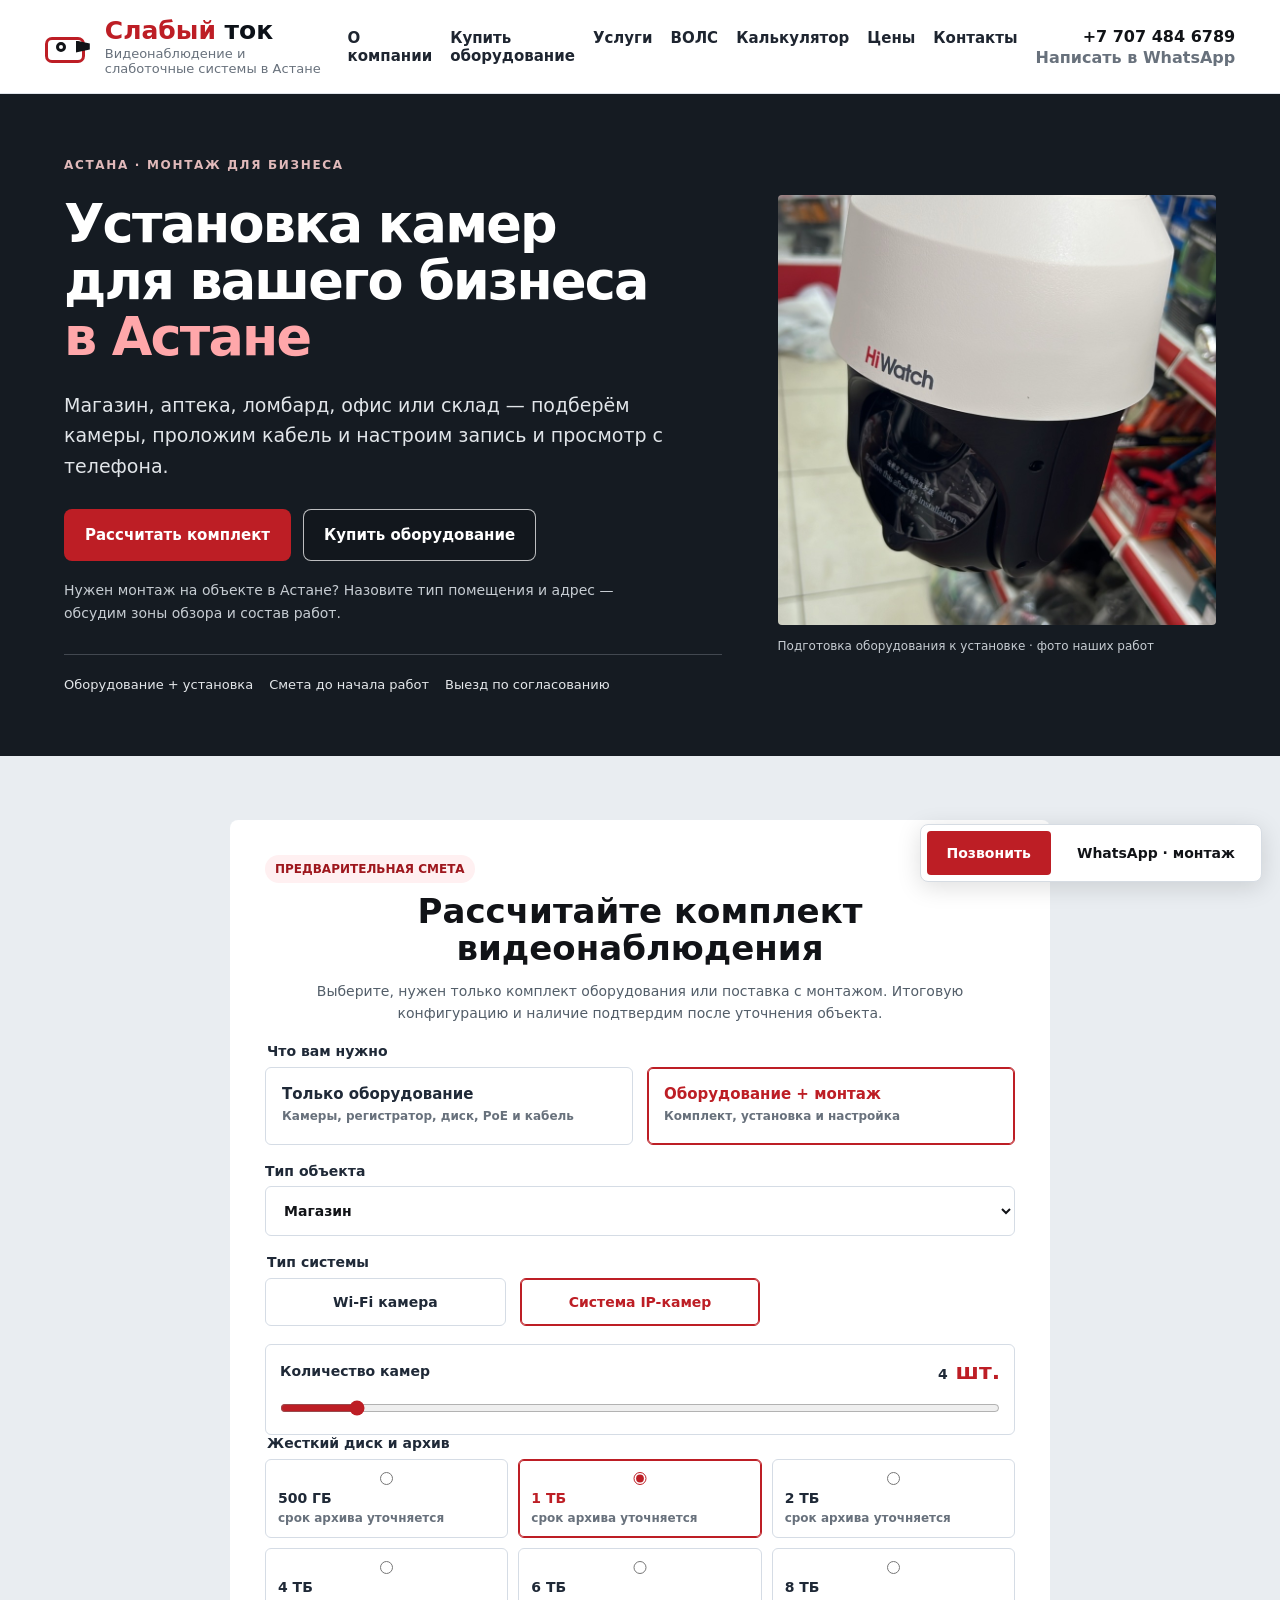
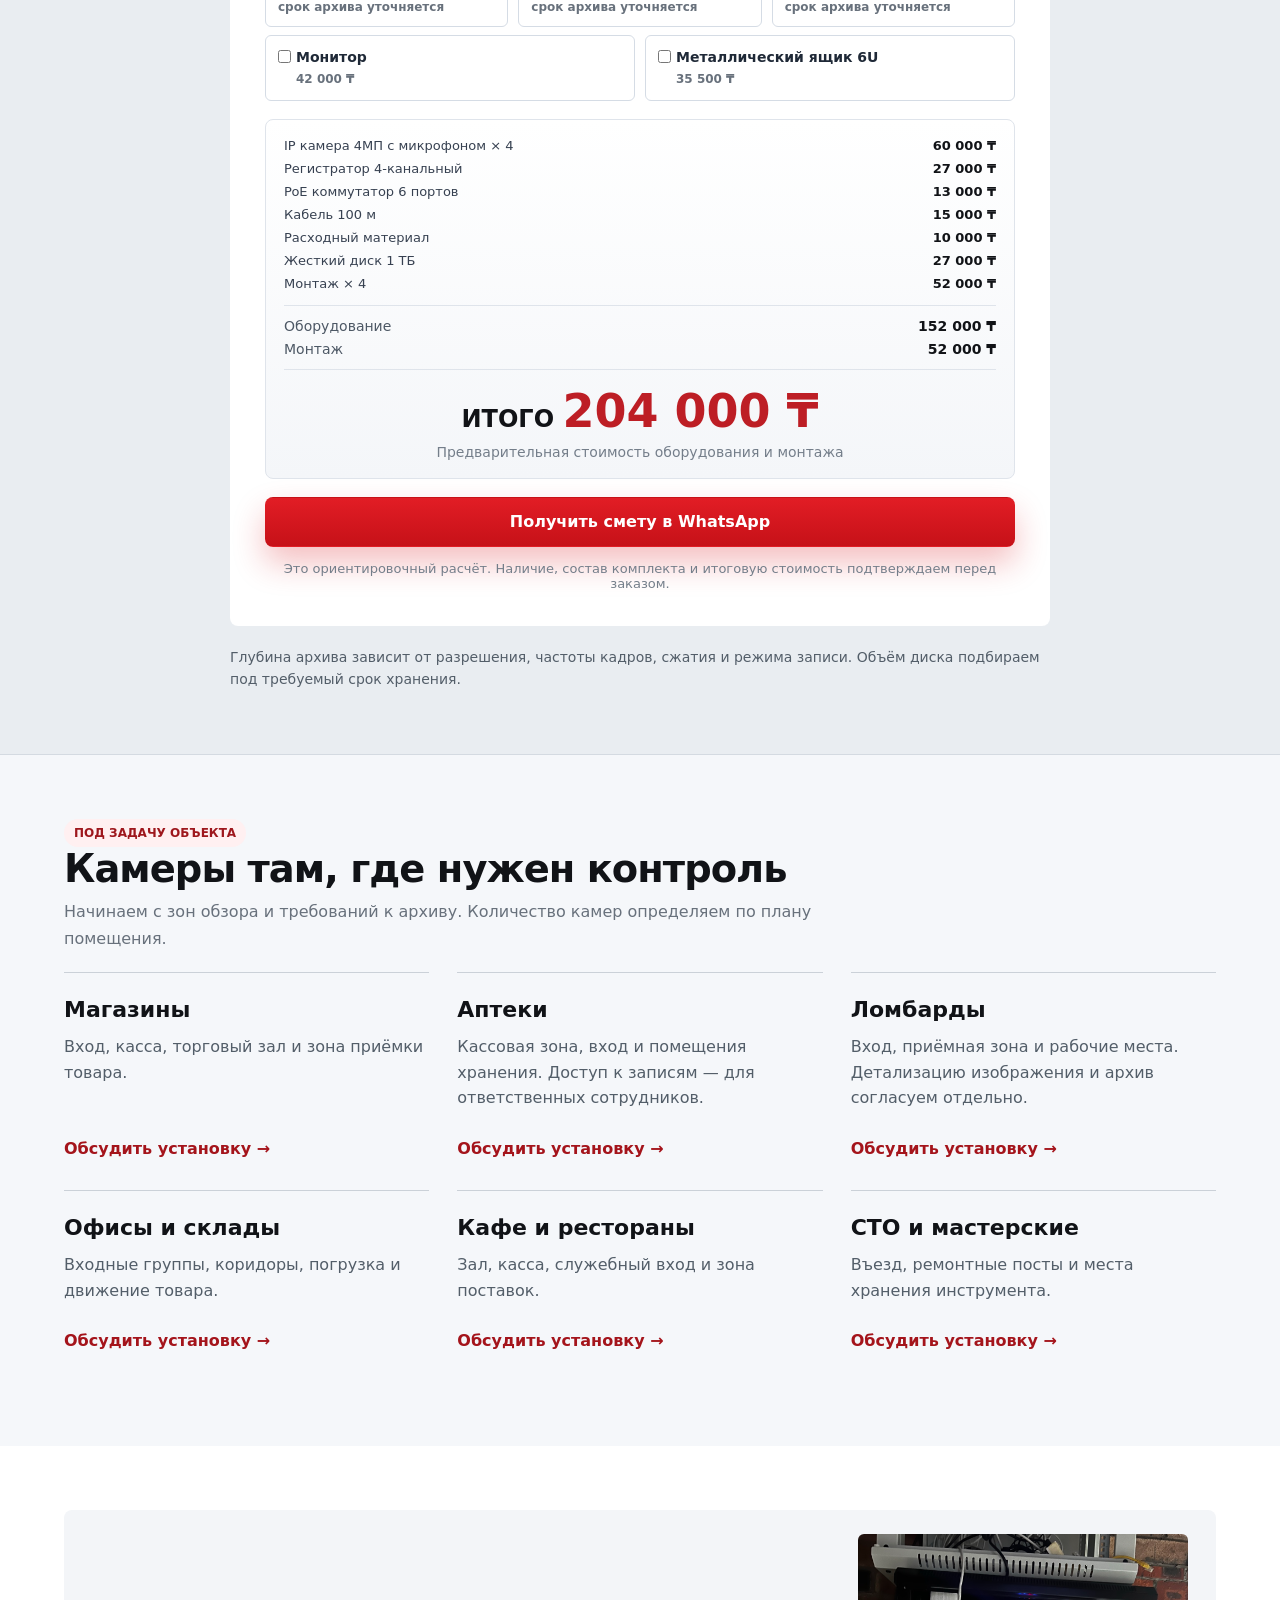
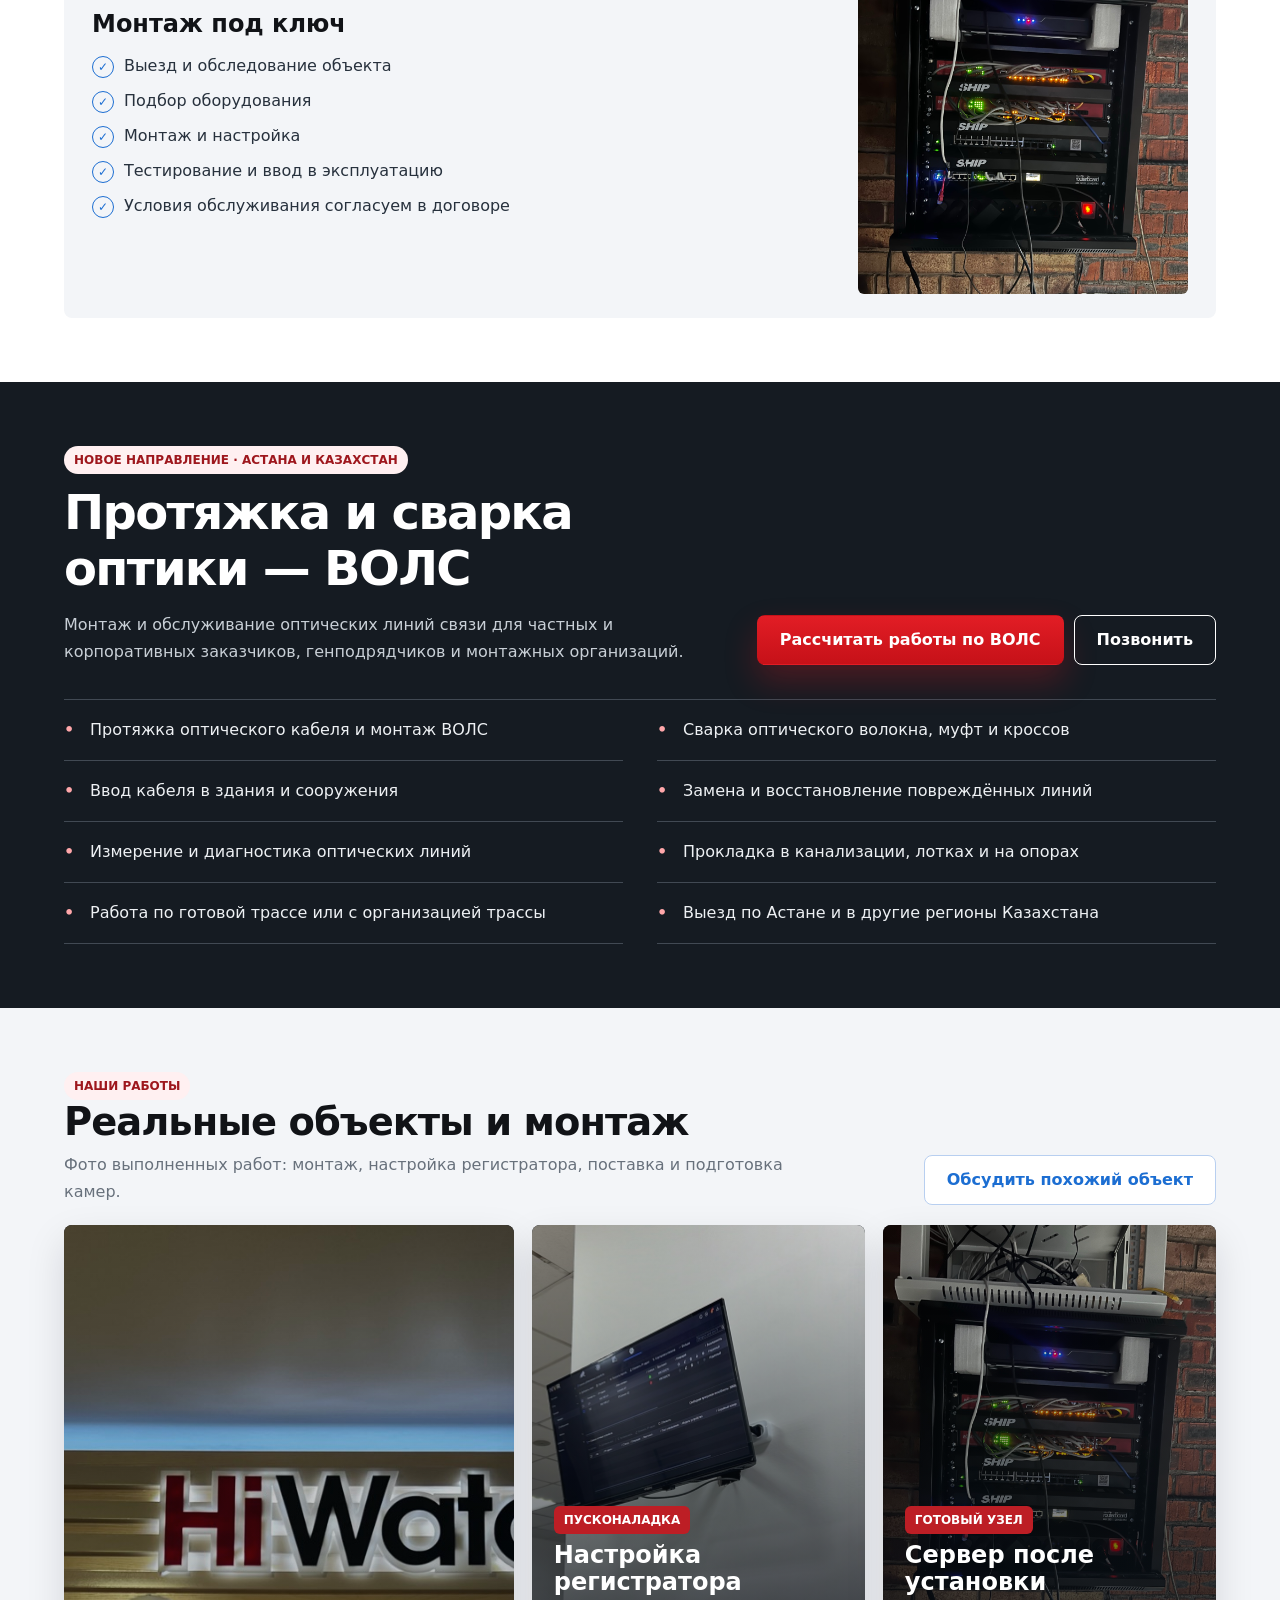
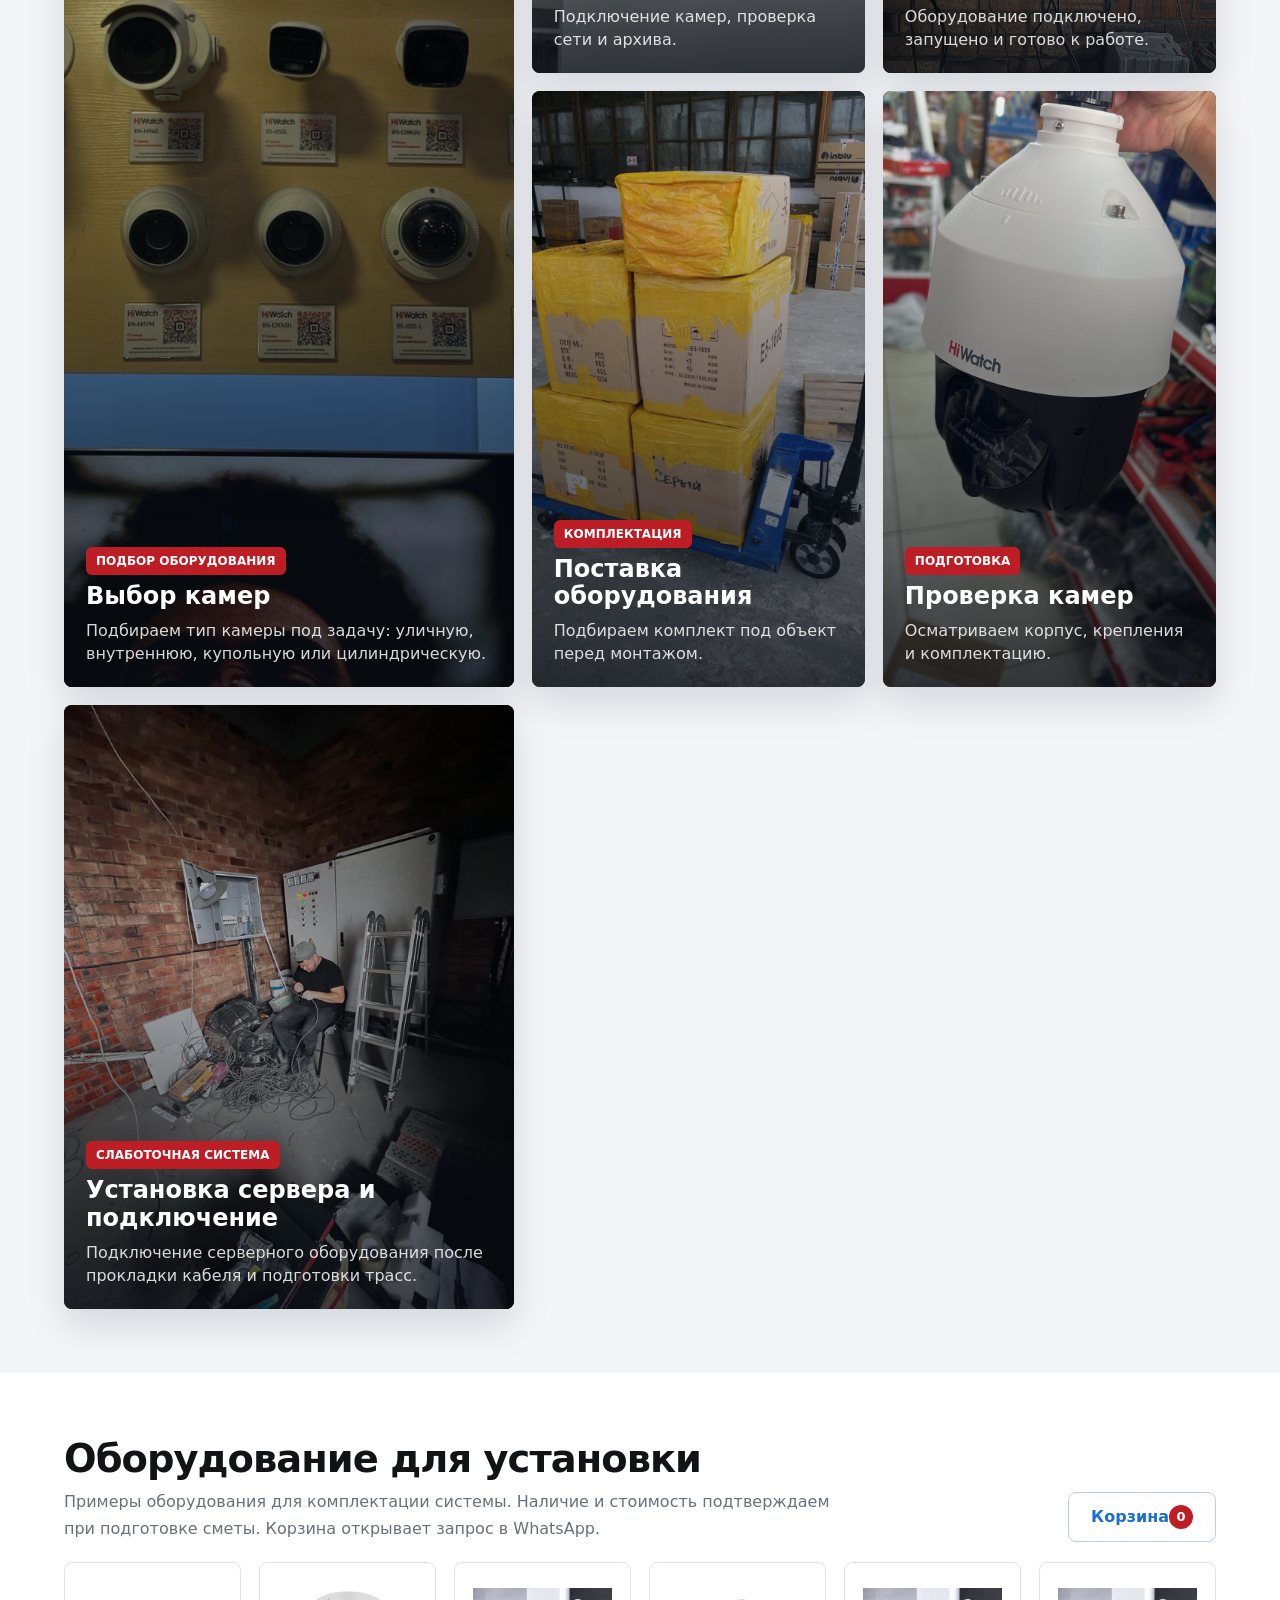
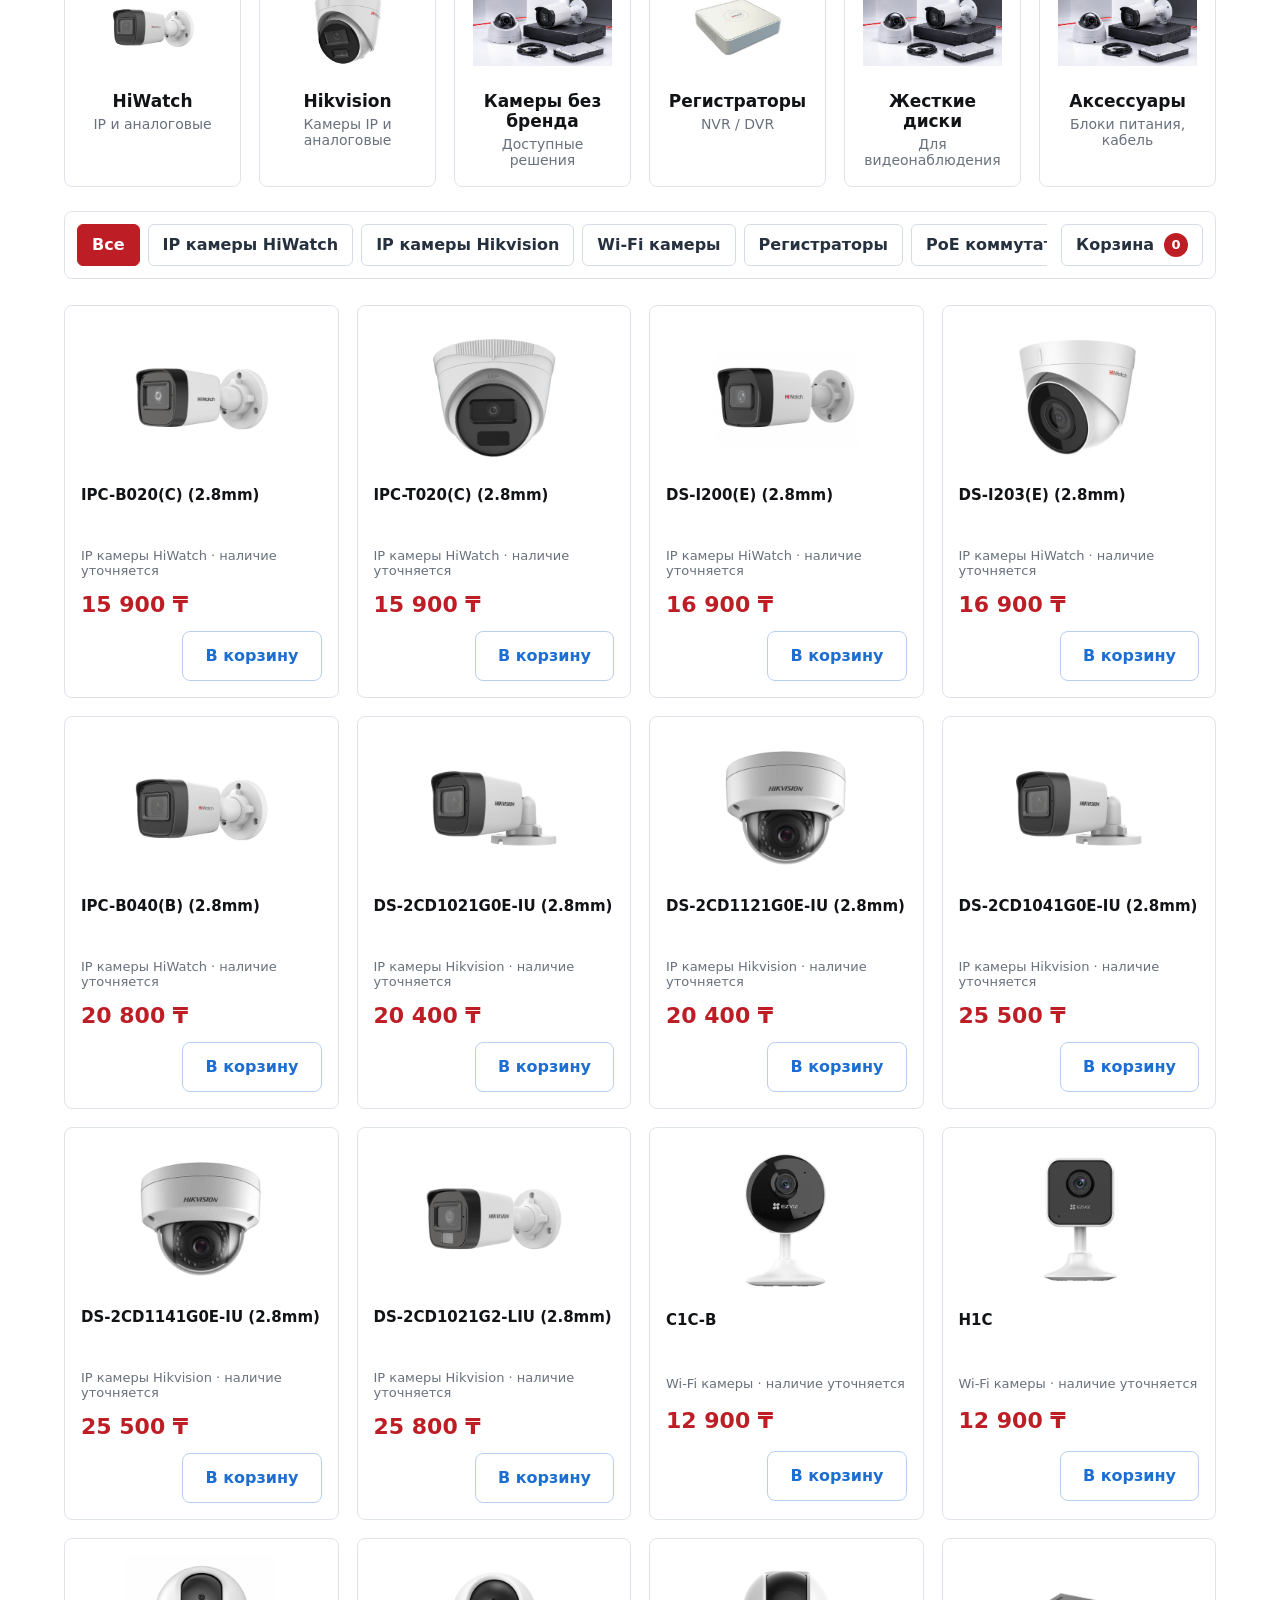
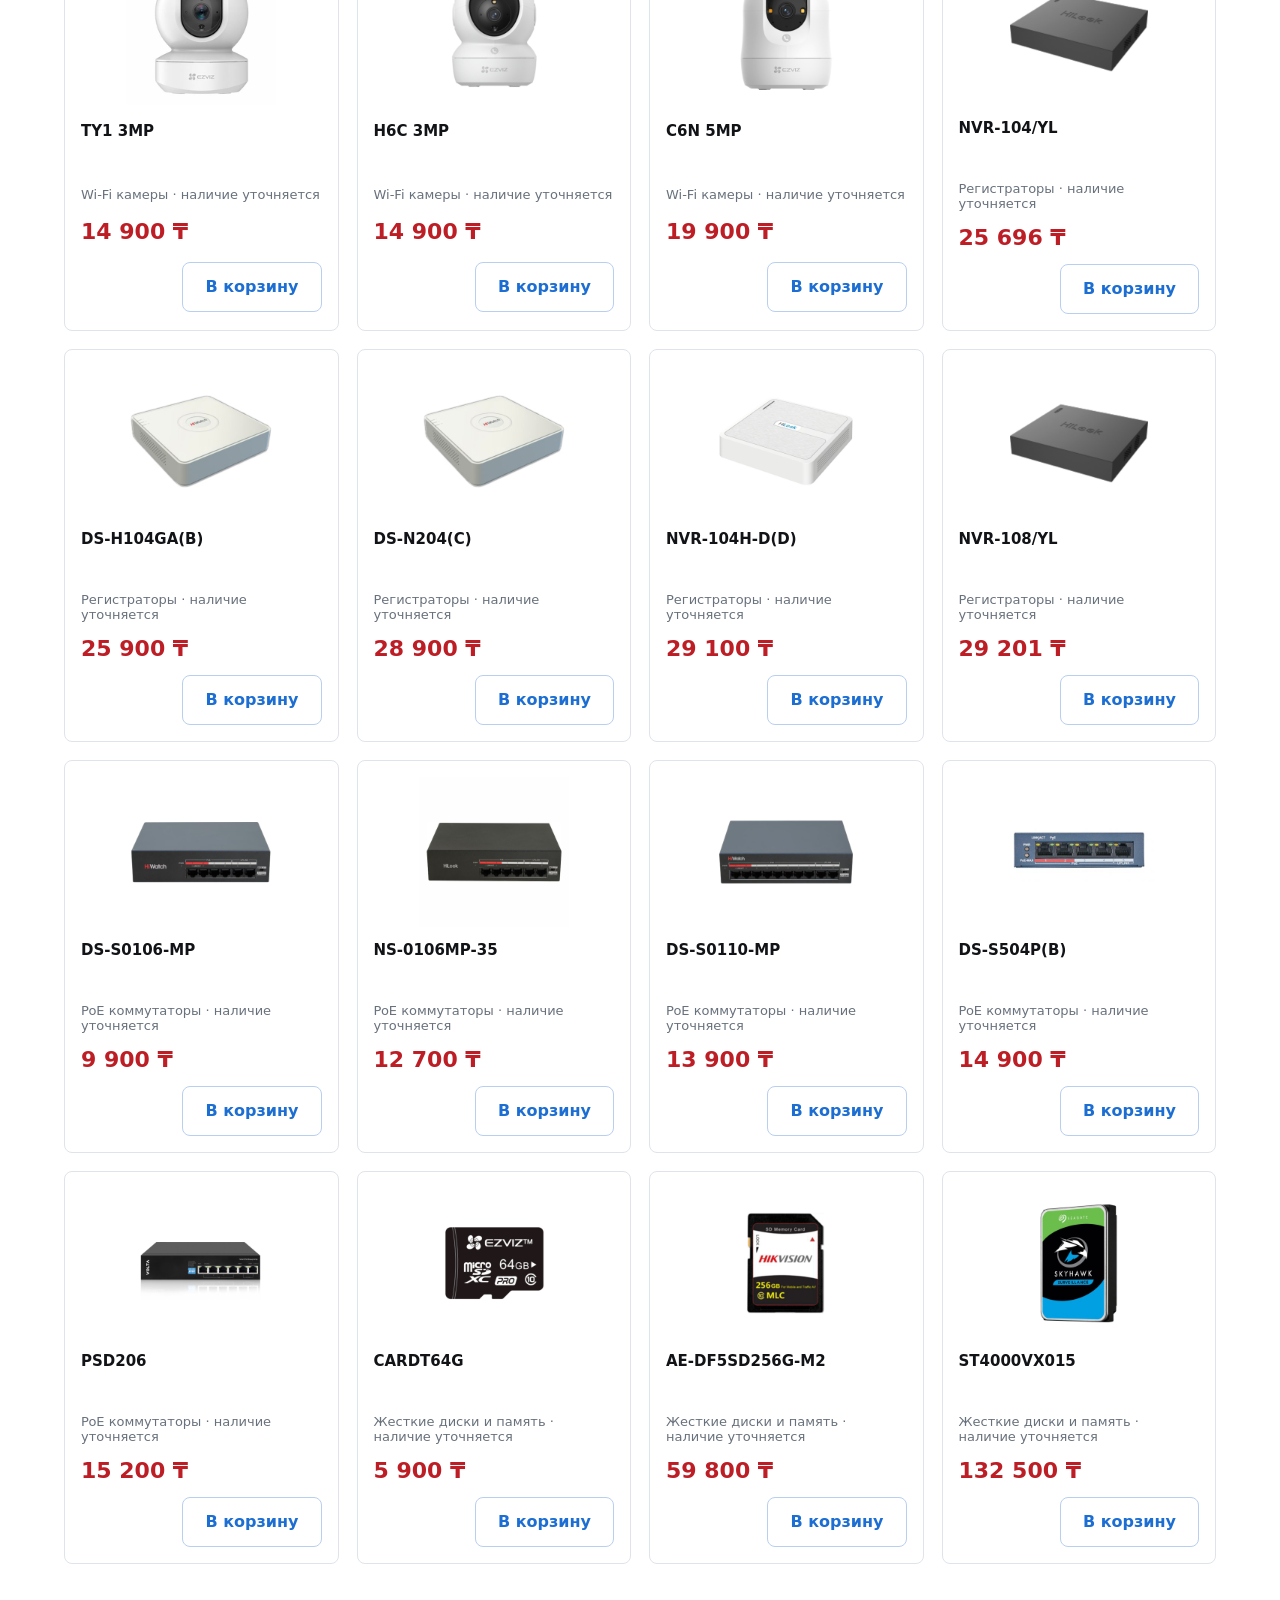
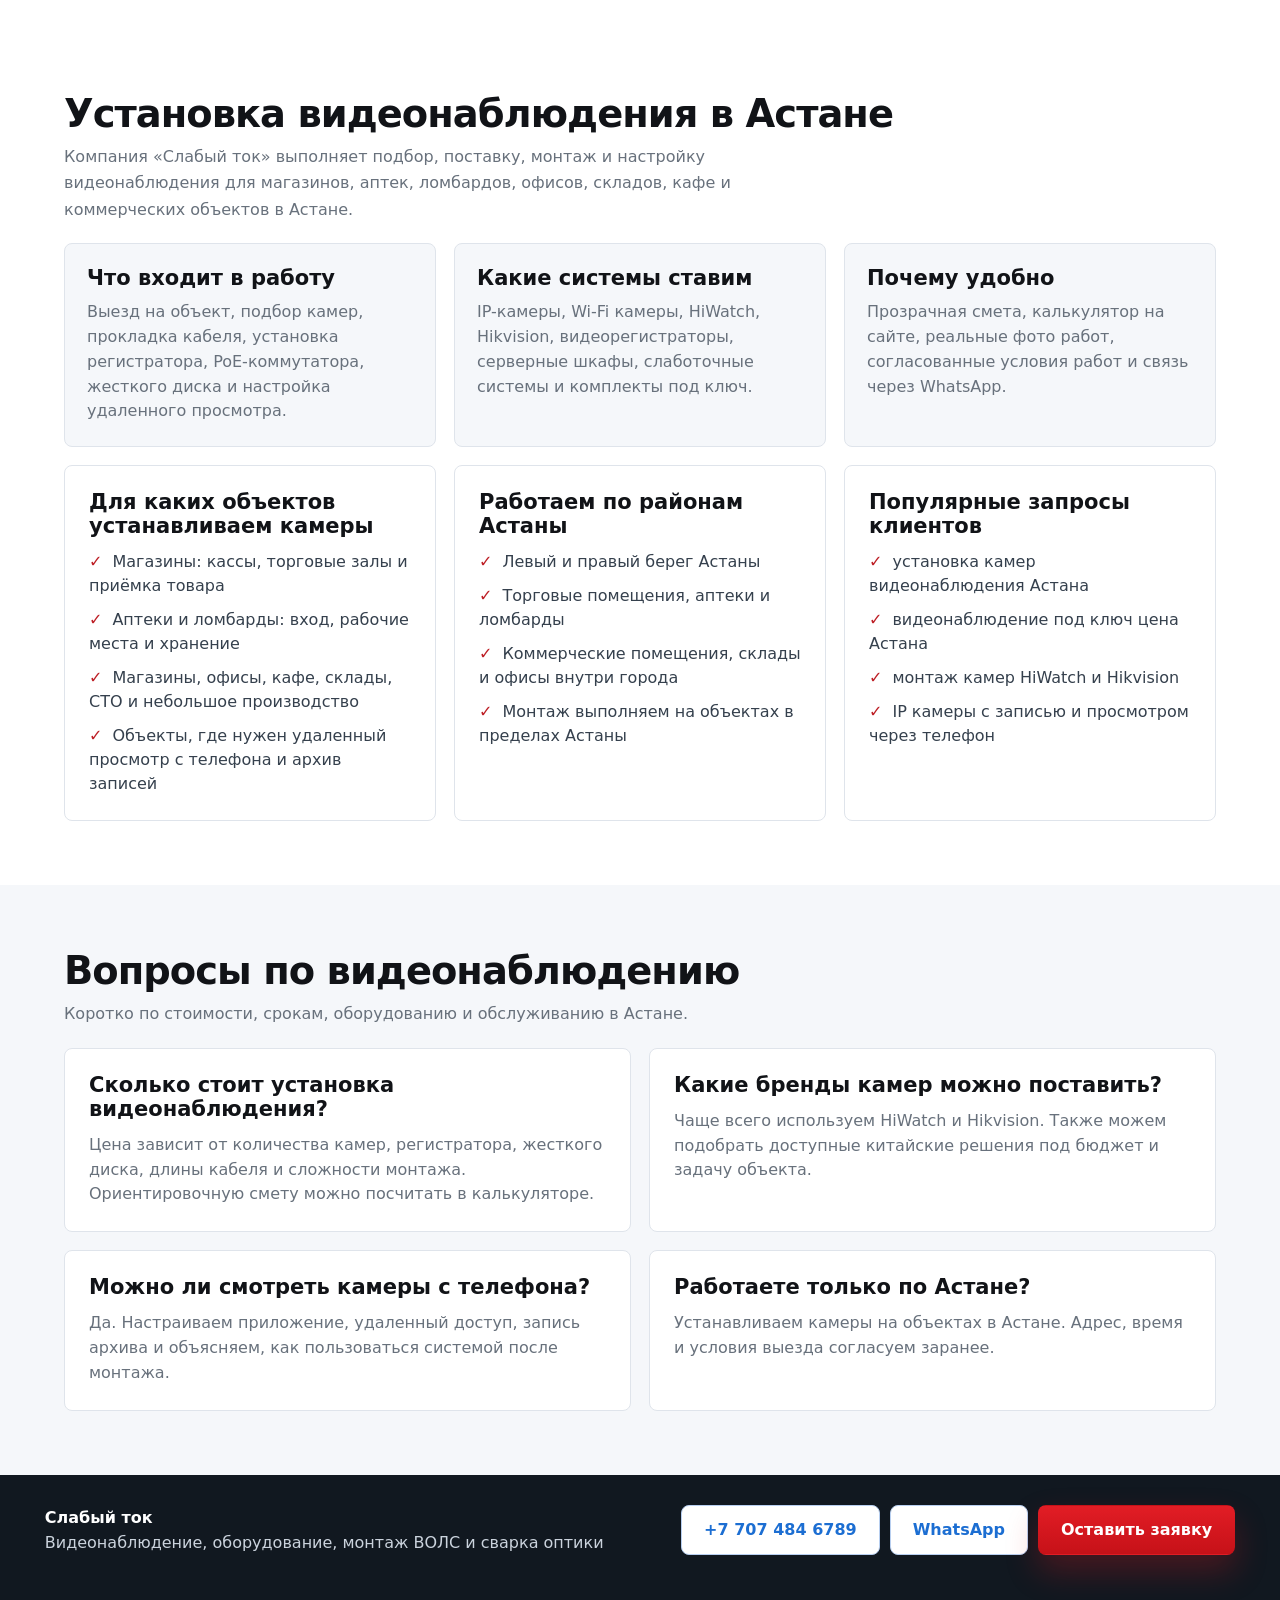
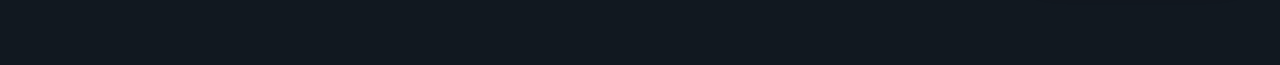
==== commit 0937e25a: "Update Video Astana contact number" ====
--- a/index.html
+++ b/index.html
@@ -121,7 +121,7 @@
   "url": "https://video-astana.kz/",
   "image": "https://video-astana.kz/assets/works/camera-prep.jpg",
   "logo": "https://video-astana.kz/assets/site-preview.png",
-  "telephone": "+77776083077",
+  "telephone": "+77074846789",
   "address": {
     "@type": "PostalAddress",
     "addressLocality": "Астана",
@@ -133,7 +133,7 @@
   },
   "contactPoint": {
     "@type": "ContactPoint",
-    "telephone": "+77776083077",
+    "telephone": "+77074846789",
     "contactType": "sales",
     "availableLanguage": [
       "ru"
@@ -295,8 +295,8 @@
       </nav>
 
       <div class="header-contact">
-        <a href="tel:+77776083077" onclick="trackPhoneClick('phone_header')">+7 777 608 3077</a>
-        <span><a href="https://wa.me/77776083077" target="_blank" rel="noopener" onclick="trackWhatsAppClick('header')">Написать в WhatsApp</a></span>
+        <a href="tel:+77074846789" onclick="trackPhoneClick('phone_header')">+7 707 484 6789</a>
+        <span><a href="https://wa.me/77074846789" target="_blank" rel="noopener" onclick="trackWhatsAppClick('header')">Написать в WhatsApp</a></span>
       </div>
 
       <button class="btn primary header-cta" type="button" data-open-modal>Заказать звонок</button>
@@ -401,7 +401,7 @@
             <small id="calcTotalNote">Смета считается по выбранной конфигурации</small>
           </div>
 
-          <a class="btn primary full" id="calcRequestLink" href="https://wa.me/77776083077" target="_blank" rel="noopener">Получить смету в WhatsApp</a>
+          <a class="btn primary full" id="calcRequestLink" href="https://wa.me/77074846789" target="_blank" rel="noopener">Получить смету в WhatsApp</a>
           <p class="calc-note">Это ориентировочный расчёт. Наличие, состав комплекта и итоговую стоимость подтверждаем перед заказом.</p>
         </form>
         <p class="archive-note">Глубина архива зависит от разрешения, частоты кадров, сжатия и режима записи. Объём диска подбираем под требуемый срок хранения.</p>
@@ -436,7 +436,7 @@
           </div>
           <div class="vols-actions">
             <a class="btn primary" href="/montazh-vols-svarka-optiki-astana/">Рассчитать работы по ВОЛС</a>
-            <a class="btn secondary" href="tel:+77776083077" onclick="trackPhoneClick('vols_home')">Позвонить</a>
+            <a class="btn secondary" href="tel:+77074846789" onclick="trackPhoneClick('vols_home')">Позвонить</a>
           </div>
         </div>
         <ul class="vols-service-list">
@@ -652,8 +652,8 @@
         <span>Видеонаблюдение, оборудование, монтаж ВОЛС и сварка оптики</span>
       </div>
       <div class="footer-actions">
-        <a class="btn secondary" href="tel:+77776083077" onclick="trackPhoneClick('phone_footer')">+7 777 608 3077</a>
-        <a class="btn secondary" href="https://wa.me/77776083077" target="_blank" rel="noopener" onclick="trackWhatsAppClick('footer')">WhatsApp</a>
+        <a class="btn secondary" href="tel:+77074846789" onclick="trackPhoneClick('phone_footer')">+7 707 484 6789</a>
+        <a class="btn secondary" href="https://wa.me/77074846789" target="_blank" rel="noopener" onclick="trackWhatsAppClick('footer')">WhatsApp</a>
         <button class="btn primary" type="button" data-open-modal>Оставить заявку</button>
       </div>
     </footer>
@@ -676,7 +676,7 @@
           Комментарий
           <textarea id="leadComment" name="Комментарий" rows="3" placeholder="Адрес, объект, пожелания"></textarea>
         </label>
-        <button class="btn primary full" value="default">Перейти в WhatsApp со сметой</button><p class="handoff-note">Откроется WhatsApp с подготовленным текстом. Чтобы передать заявку, отправьте сообщение в чате. Или позвоните: <a href="tel:+77776083077" onclick="trackPhoneClick('form')">+7 777 608 3077</a>.</p>
+        <button class="btn primary full" value="default">Перейти в WhatsApp со сметой</button><p class="handoff-note">Откроется WhatsApp с подготовленным текстом. Чтобы передать заявку, отправьте сообщение в чате. Или позвоните: <a href="tel:+77074846789" onclick="trackPhoneClick('form')">+7 707 484 6789</a>.</p>
       </form>
     </dialog>
 
@@ -691,12 +691,12 @@
           <span>Итого</span>
           <strong id="cartTotal">0 ₸</strong>
         </div>
-        <a class="btn primary full" id="cartCheckout" href="https://wa.me/77776083077" target="_blank" rel="noopener">Обсудить смету в WhatsApp</a>
+        <a class="btn primary full" id="cartCheckout" href="https://wa.me/77074846789" target="_blank" rel="noopener">Обсудить смету в WhatsApp</a>
         <button class="btn secondary full" type="button" disabled>Оплата онлайн скоро</button>
       </form>
     </dialog>
 
-    <aside class="contact-dock" aria-label="Связаться по монтажу"><a href="tel:+77776083077" onclick="trackPhoneClick('sticky')">Позвонить</a><a href="https://wa.me/77776083077?text=Здравствуйте!%20Нужен%20монтаж%20камер%20на%20объекте%20в%20Астане." target="_blank" rel="noopener" onclick="trackWhatsAppClick('sticky')">WhatsApp · монтаж</a></aside>
+    <aside class="contact-dock" aria-label="Связаться по монтажу"><a href="tel:+77074846789" onclick="trackPhoneClick('sticky')">Позвонить</a><a href="https://wa.me/77074846789?text=Здравствуйте!%20Нужен%20монтаж%20камер%20на%20объекте%20в%20Астане." target="_blank" rel="noopener" onclick="trackWhatsAppClick('sticky')">WhatsApp · монтаж</a></aside>
 
     <script src="./barlau-products.js"></script>
     <script src="./script.js"></script>
